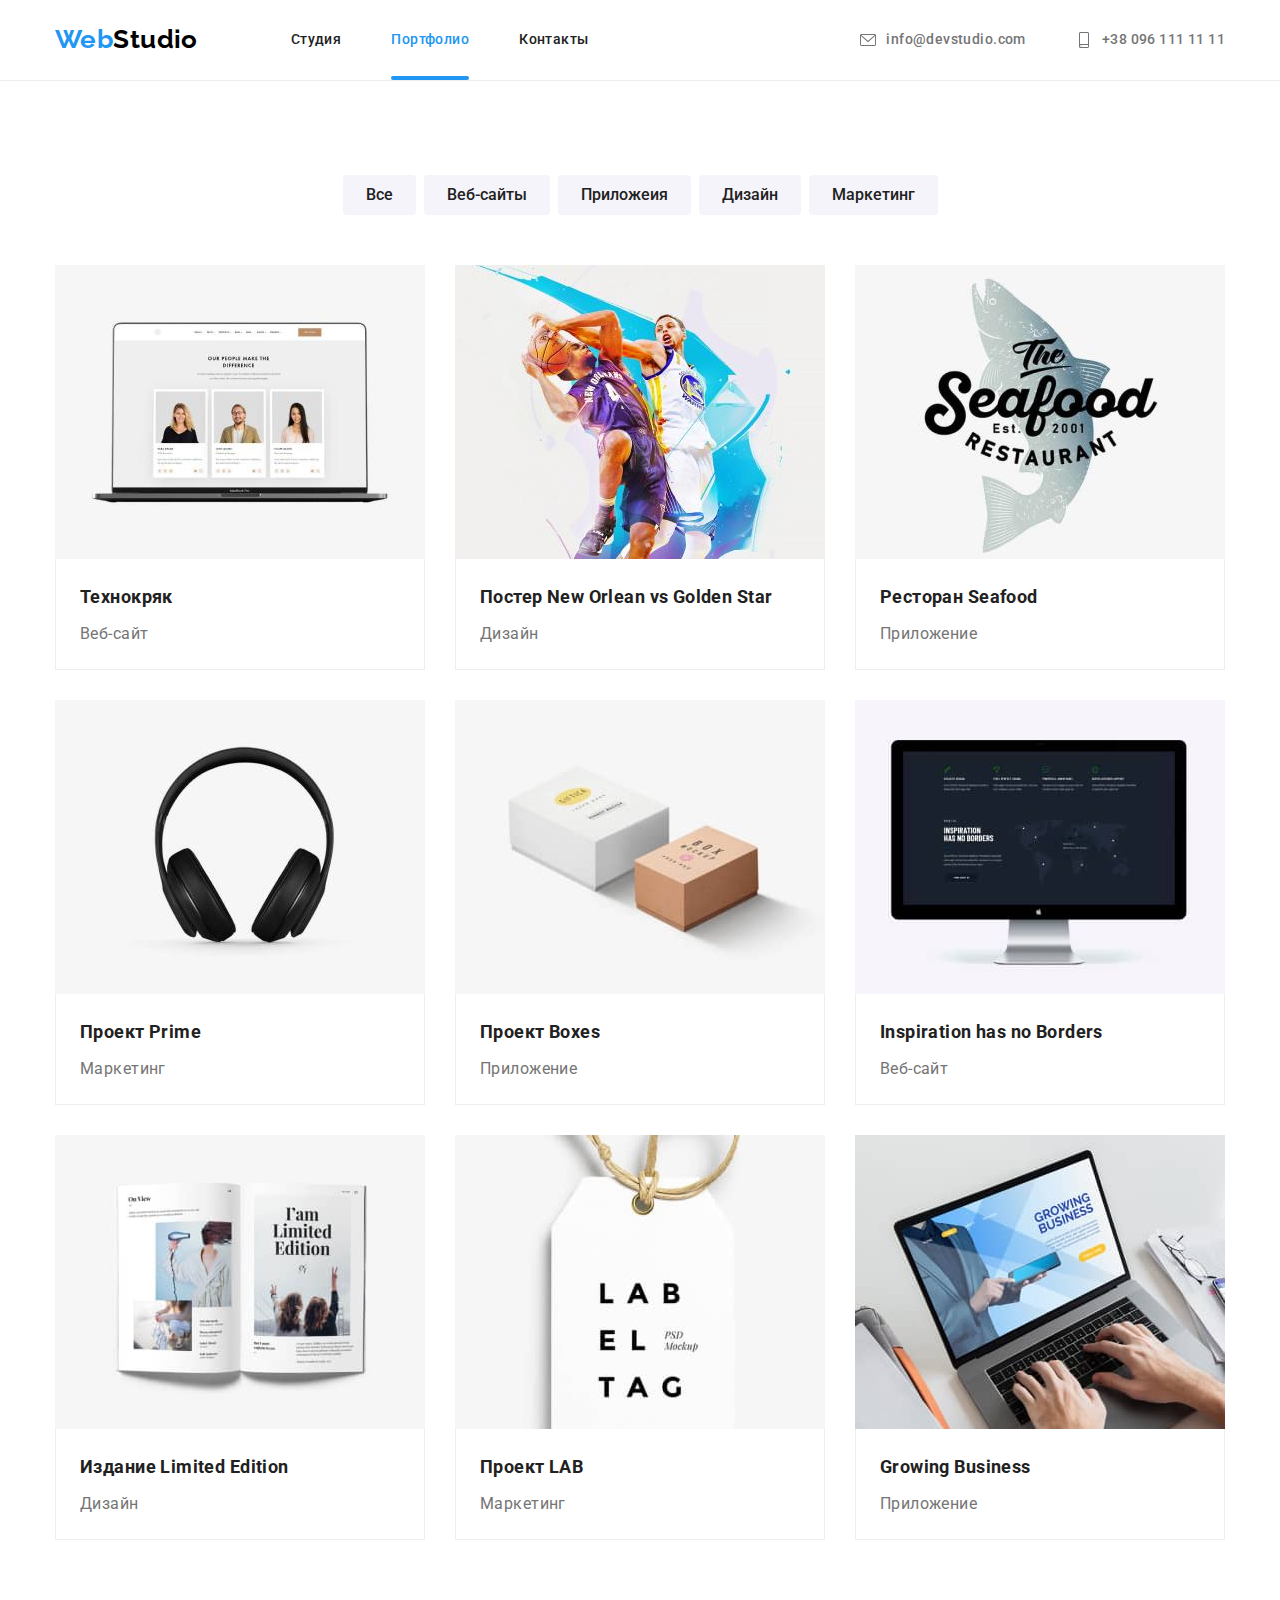
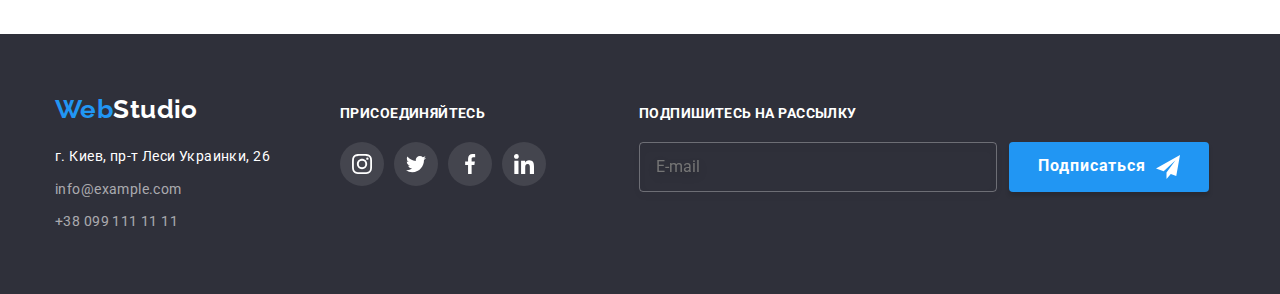
==== portfolio.html @ b053bb47 "Start" ====
<!DOCTYPE html>
<html lang="ru">

<head>
    <meta charset="UTF-8">
    <meta http-equiv="X-UA-Compatible" content="IE=edge">
    <meta name="viewport" content="width=device-width, initial-scale=1.0">
    <title>WebStudio</title>
    <link rel="preconnect" href="https://fonts.googleapis.com">
    <link rel="preconnect" href="https://fonts.gstatic.com" crossorigin>
    <link href="https://fonts.googleapis.com/css2?family=Raleway:wght@700&family=Roboto:wght@400;500;700;900&display=swap"
        rel="stylesheet">
    <link rel="stylesheet" href="./css/modern-normalize.css">
    <link rel="stylesheet" href="./css/main.min.css">
    <link rel="stylesheet" href="./css/style.css">
</head>

<body>
    <!--Верхняя линия-->
    <header class="border">
        <div class="container header">
            <nav class="navigation">
                <a href="./index.html" lang="en" class="navigation__link-logo"><span class="navigation__logo--blue">Web</span>Studio</a>
                <ul class="navigation__list">
                    <li class="navigation__link-content">
                        <a href="./index.html" class="navigation__site-nav">Студия</a>
                    </li>
                    <li class="navigation__link-content">
                        <a href="./portfolio.html" class="navigation__site-nav current">Портфолио</a>
                    </li>
                    <li class="navigation__link-content">
                        <a href="" class="navigation__site-nav">Контакты</a>
                    </li>
                </ul>
            </nav>
            <ul class="navigation__list">
                <li class="navigation__list-contact">
                    <a href="mailto:info@devstudio.com" class="navigation__link">
                        <svg class="navigation__icon">
                            <use href="./images/icons.svg#envelope"></use>
                        </svg>
                        info@devstudio.com
                    </a>
                </li>
                <li class="navigation__list-contact">
                    <a href="tel:+380961111111" class="navigation__link">
                        <svg class="navigation__icon">
                            <use href="./images/icons.svg#smartphone"></use>
                        </svg>
                        +38 096 111 11 11</a>
                </li>
            </ul>
        </div>
    </header>
    <main>
        <section class="section">
            <div class="portfolio">
                <h1 class="portfolio__title">Фильтр</h1>
                <ul class="portfolio__list">
                    <li class="portfolio__filter"><button type="button" class="portfolio__btn">Все</button></li>
                    <li class="portfolio__filter"><button type="button" class="portfolio__btn">Веб-сайты</button></li>
                    <li class="portfolio__filter"><button type="button" class="portfolio__btn">Приложеия</button></li>
                    <li class="portfolio__filter"><button type="button" class="portfolio__btn">Дизайн</button></li>
                    <li class="portfolio__filter"><button type="button" class="portfolio__btn">Маркетинг</button></li>
                </ul>
                <ul class="project">
                    <li class="project__list">
                        <a href="" class="project__link">
                            <div class="project__card-thumb">
                                <img src="./images/portfolio/img1.jpg" class="project__picture" alt="Экран ноутбука" width="370">
                                <p class="project__text">Технокряк это современная площадка распространения коронавируса. Компании используют эту платформу для цифрового
                                шпионажа и атак на защищённые сервера конкурентов.</p>
                            </div>
                            <div class="project__card-content">
                                <h3 class="project__title">Технокряк</h3>
                                <p class="project__text-category">Веб-сайт</p>   
                            </div>                            
                        </a>
                    </li>
                    <li class="project__list">
                        <a href="" class="project__link">
                            <div class="project__card-thumb">
                                <img src="./images/portfolio/img2.jpg" class="project__picture" alt="Два парня играют в баскетбол" width="370">
                            </div>
                            <div class="project__card-content">
                                <h3 class="project__title">Постер New Orlean vs Golden Star</h3>
                                <p class="project__text-category">Дизайн</p> 
                            </div>                            
                        </a>
                    </li>
                    <li class="project__list">
                        <a href="" class="project__link">
                            <div class="project__card-thumb">
                                <img src="./images/portfolio/img3.jpg" class="project__picture" alt="Логотип ресторана Seafood" width="370">
                            </div>
                            <div class="project__card-content">
                                <h3 class="project__title">Ресторан Seafood</h3>
                                <p class="project__text-category">Приложение</p>
                            </div>                            
                        </a>
                    </li>
                    <li class="project__list">
                        <a href="" class="project__link">
                            <div class="project__card-thumb">
                                <img src="./images/portfolio/img4.jpg" class="project__picture" alt="Наушники" width="370">
                            </div>
                            <div class="project__card-content">
                                <h3 class="project__title">Проект Prime</h3>
                                <p class="project__text-category">Маркетинг</p>
                            </div>                            
                        </a>
                    </li>
                    <li class="project__list">
                        <a href="" class="project__link">
                            <div class="project__card-thumb">
                                <img src="./images/portfolio/img5.jpg" class="project__picture" alt="Две короки" width="370">
                            </div>
                            <div class="project__card-content">
                                <h3 class="project__title">Проект Boxes</h3>
                                <p class="project__text-category">Приложение</p>
                            </div>                            
                        </a>
                    </li>
                    <li class="project__list">
                        <a href="" class="project__link">
                            <div class="project__card-thumb">
                                <img src="./images/portfolio/img6.jpg" class="project__picture" alt="Экран компьютера" width="370">         
                            </div>
                            <div class="project__card-content">
                                <h3 class="project__title">Inspiration has no Borders</h3>
                                <p class="project__text-category">Веб-сайт</p>
                            </div>                            
                        </a>
                    </li>
                    <li class="project__list">
                        <a href="" class="project__link">
                            <div class="project__card-thumb">
                                <img src="./images/portfolio/img7.jpg" class="project__picture" alt="Книга" width="370">
                            </div>
                            <div class="project__card-content">
                                <h3 class="project__title">Издание Limited Edition</h3>
                                <p class="project__text-category">Дизайн</p>
                            </div>                            
                        </a>
                    </li>
                    <li class="project__list">
                        <a href="" class="project__link">
                            <div class="project__card-thumb">
                                <img src="./images/portfolio/img8.jpg" class="project__picture" alt="Бирка" width="370">
                            </div>
                            <div class="project__card-content">
                                <h3 class="project__title">Проект LAB</h3>
                                <p class="project__text-category">Маркетинг</p>
                            </div>                            
                        </a>
                    </li>
                    <li class="project__list">
                        <a href="" class="project__link">
                            <div class="project__card-thumb">
                                <img src="./images/portfolio/img9.jpg" class="project__picture" alt="Парень печатает на ноутбуке" width="370">
                            </div>
                            <div class="project__card-content">
                                <h3 class="project__title">Growing Business</h3>
                                <p class="project__text-category">Приложение</p>
                            </div>                            
                        </a>
                    </li>
                </ul>
            </div>
        </section>
    </main>
    <!--Подвал-->
    <footer>
        <div class="container basement">
            <div>
                <a href="./index.html" class="basement__link"><span class="basement__logo">Web</span>Studio</a>
    
                <ul class="basement__contact">
                    <li class="basement__list">
                        <a href="https://goo.gl/maps/pMENzSgRRFDBbWSv6" target="_blank" rel="noreferrer noopener"
                            class="basement__address">г.
                            Киев, пр-т Леси Украинки, 26</a>
                    </li>
                    <li class="basement__list">
                        <a href="mailto:info@example.com" class="basement__email">info@example.com</a>
                    </li>
                    <li class="basement__list">
                        <a href="tel:+380991111111" class="basement__tel">+38 099 111 11 11</a>
                    </li>
                </ul>
            </div>
            <div class="subscribe">
                <h2 class="subscribe__title">Присоединяйтесь</h2>
                <ul class="subscribe__list">
                    <li class="subscribe__contact">
                        <a href="" class="subscribe__link">
                            <svg class="subscribe__icon">
                                <use href="./images/icons.svg#instagram"></use>
                            </svg>
                        </a>
                    </li>
                    <li class="subscribe__contact">
                        <a href="" class="subscribe__link">
                            <svg class="subscribe__icon">
                                <use href="./images/icons.svg#twitter"></use>
                            </svg>
                        </a>
                    </li>
                    <li class="subscribe__contact">
                        <a href="" class="subscribe__link">
                            <svg class="subscribe__icon">
                                <use href="./images/icons.svg#facebook"></use>
                            </svg>
                        </a>
                    </li>
                    <li class="subscribe__contact">
                        <a href="" class="subscribe__link">
                            <svg class="subscribe__icon">
                                <use href="./images/icons.svg#linkedin"></use>
                            </svg>
                        </a>
                    </li>
                </ul>
            </div>
            <div class="block-send">
                <h3 class="form-title">Подпишитесь на рассылку</h3>
                <form action="#" class="form">
                    <input type="email" class="form__input" name="email" placeholder="E-mail">
                    <button type="submit" class="form__button">Подписаться
                        <svg class="form__icon" width="24" height="24">
                            <use href="./images/icons.svg#send"></use>
                        </svg>
                    </button>
                </form>
            </div>
        </div>
    
    </footer>
</body>

</html>
---- css/main.min.css ----
body{width:100%;color:var(--primary-text-color);background-color:var(--primary-wight-color);font-family:Roboto,sans-serif;font-style:normal;font-weight:400;font-size:14px;line-height:1.7;letter-spacing:.03em}ul{list-style:none}a{text-decoration:none}img{display:block}footer{padding:60px 0;background-color:#2f303a;color:#fff}.container{width:1200px;margin-left:auto;margin-right:auto;padding-left:15px;padding-right:15px}.container.header{display:flex;align-items:center}.container.basement{display:flex}.basement__link,.navigation__link-logo{display:flex;font-family:Raleway,sans-serif;font-style:normal;font-weight:700;font-size:26px;line-height:1.2}.basement__logo,.navigation__logo--blue{display:block;color:#2196f3}.navigation__link-logo{align-items:center;margin-right:93px;color:#000}.basement__link{margin:0;margin-bottom:20px;color:#fff;align-items:center}.navigation{display:flex}.navigation__list{margin:0;display:flex;padding-left:0;margin-left:auto}.navigation__link-content:not(:last-child){margin-right:50px}.navigation__site-nav{display:block;padding-top:32px;padding-bottom:32px;color:#212121;font-weight:500;font-size:14px;line-height:1.14;position:relative;transition:color 250ms cubic-bezier(0.4, 0, 0.2, 1)}.navigation__site-nav::before{content:"";display:block;position:absolute;bottom:0;right:0;width:100%;transition:transform 200ms cubic-bezier(0.4, 0, 0.2, 1);transform:scaleX(0);height:4px;border-radius:2px;background-color:#2196f3}.navigation__site-nav:hover{color:#2196f3}.navigation__site-nav:hover::before{content:"";transform:scaleX(1)}.navigation__site-nav:focus{color:#2196f3}.navigation__site-nav:focus::before{content:"";transform:scaleX(1)}.navigation__site-nav.current{color:#2196f3}.navigation__site-nav.current::after{content:"";display:block;position:absolute;width:100%;height:4px;border-radius:2px;bottom:0;background-color:#2196f3}.navigation__list-contact+.navigation__list-contact{margin-left:50px}.navigation__link{display:flex;align-items:center;padding-top:32px;padding-bottom:32px;color:#757575;font-weight:500;font-size:14px;line-height:1.14;transition:color 250ms cubic-bezier(0.4, 0, 0.2, 1)}.navigation__link:hover,.navigation__link:focus{color:#2196f3}.navigation__icon{fill:currentColor;margin-right:10px;width:16px;height:16px}.hero{margin-right:auto;margin-left:auto;max-width:1600px;height:600px;background-image:linear-gradient(rgba(47, 48, 58, 0.4), rgba(47, 48, 58, 0.4)),url("../images/fon.jpg");background-repeat:no-repeat;background-size:cover;background-position:center;padding-top:200px;padding-bottom:200px;background-color:#2f303a;color:#fff;text-align:center}.hero__title{margin-bottom:30px;margin-top:0;font-weight:900;font-size:44px;line-height:1.36;text-align:center;letter-spacing:.06em;text-transform:uppercase}.hero__button{display:inline-block;border-radius:4px;border:1px solid transparent;padding:10px 32px;min-width:200px;cursor:pointer;background-color:#2196f3;color:#fff;font-family:Roboto,sans-serif;font-style:normal;font-weight:700;font-size:16px;line-height:1.87;text-decoration:none;transition:transform 250ms cubic-bezier(0.4, 0, 0.2, 1)}.hero__button:hover,.hero__button:focus{transform:scale(1.2)}.section{padding-top:94px;padding-bottom:94px}.section-features{padding-top:94px}.section.command{background-color:#f5f4fa}.features{display:flex;margin-top:0;margin-bottom:0;padding-left:0}.features__list{width:270px;margin-right:30px}.features__list:nth-child(4n){margin-right:0}.features__bgc-icon{display:flex;align-items:center;justify-content:center;width:270px;height:120px;margin-bottom:30px;border-radius:4px;background-color:#f5f4fa}.features__icon{width:70px;height:70px}.features__title{margin-top:0;margin-bottom:10px;color:#212121;font-weight:700;font-size:14px;line-height:16px;text-transform:uppercase}.features__text{margin:0}.title{margin-top:0;margin-bottom:50px;color:#212121;font-weight:700;font-size:36px;line-height:1.16;text-align:center}.work__title{margin-top:0;margin-bottom:50px;color:#212121;font-weight:700;font-size:36px;line-height:1.16;text-align:center}.work__list{display:flex;margin-top:0;margin-bottom:0;padding-left:0}.work__images-list{box-shadow:0px 1px 3px rgba(0,0,0,.12),0px 1px 1px rgba(0,0,0,.14),0px 2px 1px rgba(0,0,0,.2);border-radius:0px 0px 4px 4px;background-color:#fff}.work__images-list:not(:last-child){margin-right:30px}.work__box{position:relative}.work__images{display:block}.work__text-img{position:absolute;bottom:0;height:70px;width:100%;font-weight:700;font-size:14px;line-height:1.14;text-align:center;letter-spacing:.03em;text-transform:uppercase;color:#fff;background:rgba(47,48,58,.8);padding:27px 0;margin:0}.command{display:flex;margin-top:0;margin-bottom:0;padding-left:0}.command__list{box-shadow:0px 1px 3px rgba(0,0,0,.12),0px 1px 1px rgba(0,0,0,.14),0px 2px 1px rgba(0,0,0,.2);border-radius:0px 0px 4px 4px;background-color:#fff}.command__list:not(:last-child){margin-right:30px}.command__content{padding-top:30px;padding-bottom:16px}.command__name{display:flex;justify-content:center;margin-top:0;margin-bottom:10px;color:#212121;font-weight:500;font-size:16px;line-height:1.87}.command__profession{display:flex;justify-content:center;margin:0;font-size:16px;line-height:1.87}.command__block-icon{padding-bottom:30px}.command__list-icon{display:flex;align-items:center;justify-content:center;padding-left:0}.command__list-link:not(:last-child){margin-right:10px}.command__link-icon{display:flex;align-items:center;justify-content:center;width:44px;height:44px;border-radius:50%;margin-right:10px;color:#afb1b8;transition:background 250ms cubic-bezier(0.4, 0, 0.2, 1)}.command__link-icon:last-child{margin-right:0}.command__link-icon:focus,.command__link-icon:hover{background-color:#2196f3;color:#fff}.command__icon{width:20px;height:20px;fill:currentColor;transition:fill 250ms cubic-bezier(0.4, 0, 0.2, 1)}.command__icon:hover,.command__icon:focus{fill:#fff}.customer{display:flex;margin-top:0;margin-bottom:0;padding-left:0}.customer__list{display:flex;justify-content:center;align-items:center;margin-right:30px}.customer__list:last-child{margin-right:0}.customer__link{display:flex;justify-content:center;align-items:center;padding:16px 32px;color:#afb1b8;width:170px;height:92px;border:1px solid #afb1b8;border-radius:4px;transition:color 250ms cubic-bezier(0.4, 0, 0.2, 1),border 250ms cubic-bezier(0.4, 0, 0.2, 1)}.customer__link:hover,.customer__link:focus{color:#2196f3;border:1px solid #2196f3}.customer__icon{width:106px;height:60px;fill:currentColor}.basement__contact{margin-top:0;margin-bottom:0;padding-left:0}.basement__list:not(:last-child){margin-bottom:9px}.basement__address{color:#fff}.basement__email,.basement__tel{color:rgba(255,255,255,.6);transition:color 250ms var(--time-function)}.basement__email:focus,.basement__email:hover,.basement__tel:focus,.basement__tel:hover{color:#2196f3}.subscribe{margin-top:12px;margin-left:70px;width:206px}.subscribe__title{display:flex;align-items:start;margin-bottom:20px;margin-top:0;text-align:center;font-weight:700;font-size:14px;line-height:1.14;text-transform:uppercase;color:#fff}.subscribe__list{display:flex;margin-top:0;margin-bottom:0;padding-left:0;justify-content:space-between;width:206px}.subscribe__contact{display:flex;align-items:center;justify-content:center}.subscribe__link{display:flex;align-items:center;justify-content:center;width:44px;height:44px;border-radius:50%;color:#fff;background:rgba(255,255,255,.1);transition:background-color 250ms cubic-bezier(0.4, 0, 0.2, 1)}.subscribe__link:hover,.subscribe__link:focus{background-color:#2196f3}.subscribe__icon{width:20px;height:20px;align-items:center;justify-content:center;fill:currentColor}.block-send{display:inline-block;margin-left:93px;margin-top:12px}.form{display:flex}.form-title{margin:0;margin-bottom:20px;font-weight:700;font-size:14px;line-height:1.14;letter-spacing:.03em;text-transform:uppercase;color:#fff}.form__button{font-weight:700;font-size:16px;line-height:1.8;display:inline-flex;align-items:center;justify-content:center;letter-spacing:.06em;width:200px;height:50px;padding:0;background-color:#2196f3;color:#fff;box-shadow:0px 4px 4px rgba(0,0,0,.15);border-radius:4px;border:none;cursor:pointer}.form__icon{fill:currentColor;margin-left:10px}.form__input{background-color:transparent;color:#fff;padding-top:14px;padding-bottom:14px;padding-left:16px;width:358px;height:50px;margin-right:12px;font-size:16px;line-height:1.4;border:1px solid rgba(255,255,255,.3);box-sizing:border-box;filter:drop-shadow(0px 4px 4px rgba(0, 0, 0, 0.15));border-radius:4px;transition:border-color 250ms cubic-bezier(0.4, 0, 0.2, 1)}.form__input:hover,.form__input:focus{border-color:#fff;outline:-webkit-focus-ring-color auto 0px}.form__input:hover::-moz-placeholder, .form__input:focus::-moz-placeholder{color:#fff}.form__input:hover:-ms-input-placeholder, .form__input:focus:-ms-input-placeholder{color:#fff}.form__input:hover::placeholder,.form__input:focus::placeholder{color:#fff}/*# sourceMappingURL=main.min.css.map */
---- css/style.css ----
/* Цвет акцента #2196F3
Цвет заголовка #212121 
Цвет основного текста #757575
Белый цвет #FFFFFF
*/

:root {
  --accent-text-color: #2196f3;
  --title-text-color: #212121;
  --primary-text-color: #757575;
  --primary-wight-color: #ffffff;
  --second-bgc-color: #2f303a;
  --third-bgc-color: #f5f4fa;
  --icon-color: #afb1b8;
  --form-label-color: rgba(117, 117, 117, 0.5);
  --time-function: cubic-bezier(0.4, 0, 0.2, 1);
}
/* body {
  width: 100%;

  color: var(--primary-text-color);
  background-color: var(--primary-wight-color);

  font-family: Roboto, sans-serif;
  font-style: normal;
  font-weight: 400;
  font-size: 14px;
  line-height: 1.7;
  letter-spacing: 0.03em;
}

ul {
  list-style: none;
}

a {
  text-decoration: none;
}

img {
  display: block;
} */

.border {
  border-bottom: 1px solid #ececec;
}
/* Site nav */
/* .container.header {
  display: flex;
  align-items: center;
}
.container {
  width: 1200px;
  margin-left: auto;
  margin-right: auto;
  padding-left: 15px;
  padding-right: 15px;
}
.navigation {
  display: flex;
}
.navigation__link-logo {
  display: block;
  display: flex;
  align-items: center;
  margin-right: 93px;

  color: #000000;

  font-family: Raleway, sans-serif;
  font-style: normal;
  font-weight: 700;
  font-size: 26px;
  line-height: 1.2;
} */
/* .navigation__logo--blue {
  display: block;

  color: var(--accent-text-color);
} */
/* .navigation__list {
  margin: 0;
  display: flex;
  padding-left: 0;
  margin-left: auto;
}
.navigation__link-content:not(:last-child) {
  margin-right: 50px;
}
.navigation__site-nav {
  display: block;
  padding-top: 32px;
  padding-bottom: 32px;

  color: var(--title-text-color);

  font-weight: 500;
  font-size: 14px;
  line-height: 1.14;

  position: relative;
  transition: color 250ms var(--time-function);
} */
/* .navigation__site-nav:hover,
.navigation__site-nav:focus {
  color: var(--accent-text-color);
}
.navigation__site-nav::before {
  content: "";

  display: block;
  position: absolute;
  bottom: 0;
  right: 0;
  width: 100%;
  transition: transform 200ms var(--time-function);
  transform: scaleX(0);
  height: 4px;
  border-radius: 2px;

  background-color: var(--accent-text-color);
}
.navigation__site-nav:hover::before,
.navigation__site-nav:focus::before {
  content: "";
  transform: scaleX(1);
} */
/* .navigation__site-nav.current {
  color: var(--accent-text-color);
}
.navigation__site-nav.current::after {
  content: "";

  display: block;
  position: absolute;
  width: 100%;
  height: 4px;
  border-radius: 2px;
  bottom: 0;

  background-color: var(--accent-text-color);
} */

/* Contacts */

/* .navigation__list {
  margin: 0;
  display: flex;
  padding-left: 0;
  margin-left: auto;
} */
/* .navigation__list-contact + .navigation__list-contact {
  margin-left: 50px;
}
.navigation__link {
  display: flex;
  align-items: center;
  padding-top: 32px;
  padding-bottom: 32px;

  color: var(--primary-text-color);

  font-weight: 500;
  font-size: 14px;
  line-height: 1.14;

  transition: color 250ms var(--time-function);
}
.navigation__link:hover,
.navigation__link:focus {
  color: var(--accent-text-color);
}

.navigation__icon {
  fill: currentColor;
  margin-right: 10px;
  width: 16px;
  height: 16px;
} */

/* Шапка */

/* .hero {
  margin-right: auto;
  margin-left: auto;
  max-width: 1600px;
  height: 600px;
  background-image: linear-gradient(
      rgba(47, 48, 58, 0.4),
      rgba(47, 48, 58, 0.4)
    ),
    url("../images/fon.jpg");
  background-repeat: no-repeat;
  background-size: cover;
  background-position: center;
  padding-top: 200px;
  padding-bottom: 200px;

  background-color: var(--second-bgc-color);
  color: var(--primary-wight-color);

  text-align: center;
}
.hero__title {
  margin-bottom: 30px;
  margin-top: 0;

  font-weight: 900;
  font-size: 44px;
  line-height: 1.36;
  text-align: center;
  letter-spacing: 0.06em;
  text-transform: uppercase;
}
.hero__button {
  display: inline-block;
  border-radius: 4px;
  border: 1px solid transparent;
  padding: 10px 32px;
  min-width: 200px;
  cursor: pointer;

  background-color: var(--accent-text-color);
  color: var(--primary-wight-color);

  font-family: Roboto, sans-serif;
  font-style: normal;
  font-weight: 700;
  font-size: 16px;
  line-height: 1.87;
  text-decoration: none;

  transition: transform 250ms var(--time-function);
}
.hero__button:hover,
.hero__button:focus {
  transform: scale(1.2);
} */
/* Main */
/* .section-features {
  padding-top: 94px;
}
.features {
  display: flex;
  margin-top: 0;
  margin-bottom: 0;
  padding-left: 0;
}
.features__list {
  width: 270px;
  margin-right: 30px;
}
.features__list:nth-child(4n) {
  margin-right: 0;
}
.features__bgc-icon {
  display: flex;
  align-items: center;
  justify-content: center;
  width: 270px;
  height: 120px;
  margin-bottom: 30px;
  border-radius: 4px;

  background-color: var(--third-bgc-color);
}
.features__icon {
  width: 70px;
  height: 70px;
}
.features__title {
  margin-top: 0;
  margin-bottom: 10px;

  color: var(--title-text-color);

  font-weight: 700;
  font-size: 14px;
  line-height: 16px;

  text-transform: uppercase;
}
.features__text {
  margin: 0;
} */

/* Чем мы занимаемся */
/* .section {
  padding-top: 94px;
  padding-bottom: 94px;
}
.work__title {
  margin-top: 0;
  margin-bottom: 50px;

  color: var(--title-text-color);

  font-weight: 700;
  font-size: 36px;
  line-height: 1.16;
  text-align: center;
}
.work__list {
  display: flex;
  margin-top: 0;
  margin-bottom: 0;
  padding-left: 0;
}

.work__images-list {
  box-shadow: 0px 1px 3px rgba(0, 0, 0, 0.12), 0px 1px 1px rgba(0, 0, 0, 0.14),
    0px 2px 1px rgba(0, 0, 0, 0.2);
  border-radius: 0px 0px 4px 4px;

  background-color: var(--primary-wight-color);
}
.work__images-list:not(:last-child) {
  margin-right: 30px;
}
.work__box {
  position: relative;
}
.work__images {
  display: block;
}

.work__text-img {
  position: absolute;
  bottom: 0;
  height: 70px;
  width: 100%;

  font-weight: 700;
  font-size: 14px;
  line-height: 1.14;
  text-align: center;
  letter-spacing: 0.03em;
  text-transform: uppercase;
  color: var(--primary-wight-color);
  background: rgba(47, 48, 58, 0.8);
  padding: 27px 0;
  margin: 0;
} */

/* Наша коанда */

/* .section.command {
  background-color: var(--third-bgc-color);
}
.title {
  margin-top: 0;
  margin-bottom: 50px;

  color: var(--title-text-color);

  font-weight: 700;
  font-size: 36px;
  line-height: 1.16;
  text-align: center;
}
.command {
  display: flex;
  margin-top: 0;
  margin-bottom: 0;
  padding-left: 0;
}
.command__list {
  box-shadow: 0px 1px 3px rgba(0, 0, 0, 0.12), 0px 1px 1px rgba(0, 0, 0, 0.14),
    0px 2px 1px rgba(0, 0, 0, 0.2);
  border-radius: 0px 0px 4px 4px;

  background-color: var(--primary-wight-color);
}
.command__list:not(:last-child) {
  margin-right: 30px;
}
.command__content {
  padding-top: 30px;
  padding-bottom: 16px;
}
.command__name {
  display: flex;
  justify-content: center;
  margin-top: 0;
  margin-bottom: 10px;

  color: var(--title-text-color);

  font-weight: 500;
  font-size: 16px;
  line-height: 1.87;
}
.command__profession {
  display: flex;
  justify-content: center;
  margin: 0;

  font-size: 16px;
  line-height: 1.87;
}
.command__block-icon {
  padding-bottom: 30px;
}
.command__list-icon {
  display: flex;
  align-items: center;
  justify-content: center;
  padding-left: 0;
}

.command__list-link:not(:last-child) {
  margin-right: 10px;
}
.command__link-icon {
  display: flex;
  align-items: center;
  justify-content: center;
  width: 44px;
  height: 44px;
  border-radius: 50%;
  margin-right: 10px;

  color: var(--icon-color);

  transition: background 250ms var(--time-function);
}
.command__link-icon:last-child {
  margin-right: 0;
}
.command__link-icon:focus,
.command__link-icon:hover {
  background-color: var(--accent-text-color);
  color: var(--primary-wight-color);
}
.command__icon {
  width: 20px;
  height: 20px;

  fill: currentColor;
  transition: fill 250ms var(--time-function);
}
.command__icon:hover,
.command__icon:focus {
  fill: var(--primary-wight-color);
} */

/* Постоянные клиенты */

/* .customer {
  display: flex;
  margin-top: 0;
  margin-bottom: 0;
  padding-left: 0;
}
.customer__list {
  display: flex;
  justify-content: center;
  align-items: center;
  margin-right: 30px;
}
.customer__list:last-child {
  margin-right: 0;
}
.customer__link {
  display: flex;
  justify-content: center;
  align-items: center;
  padding: 16px 32px;
  color: var(--icon-color);
  width: 170px;
  height: 92px;
  border: 1px solid #afb1b8;
  border-radius: 4px;

  transition: color 250ms var(--time-function),
    border 250ms var(--time-function);
}
.customer__link:hover,
.customer__link:focus {
  color: var(--accent-text-color);
  border: 1px solid var(--accent-text-color);
}
.customer__icon {
  width: 106px;
  height: 60px;
  fill: currentColor;
} */
/* Подвал */
/* footer {
  padding: 60px 0;

  background-color: var(--second-bgc-color);
  color: var(--primary-wight-color);
} */
/* .basement {
  display: flex;
}
.basement__link {
  display: flex;
  margin: 0;
  margin-bottom: 20px;

  color: var(--primary-wight-color);

  font-family: Raleway, sans-serif;
  font-style: normal;
  font-weight: 700;
  font-size: 26px;
  line-height: 1.2;
  align-items: center;
}
.basement__logo {
  display: block;
  color: var(--accent-text-color);
}
.basement__contact {
  margin-top: 0;
  margin-bottom: 0;
  padding-left: 0;
}
.basement__list:not(:last-child) {
  margin-bottom: 9px;
}
.basement__address {
  color: var(--primary-wight-color);
}
.basement__email,
.basement__tel {
  color: rgba(255, 255, 255, 0.6);

  transition: color 250ms var(--time-function);
}
.basement__tel:hover,
.basement__tel:focus,
.basement__email:hover,
.basement__email:focus {
  color: var(--accent-text-color);
}
.subscribe {
  margin-top: 12px;
  margin-left: 70px;
  width: 206px;
}
.subscribe__title {
  display: flex;
  align-items: start;
  margin-bottom: 20px;
  margin-top: 0;
  text-align: center;

  font-weight: 700;
  font-size: 14px;
  line-height: 1.14;
  text-transform: uppercase;

  color: var(--primary-wight-color);
}
.subscribe__list {
  display: flex;
  justify-content: space-between;
  margin: 0;
  padding-left: 0;
  width: 206px;
} */
/* .subscribe__contact {
  display: flex;
  align-items: center;
  justify-content: center;
}
.subscribe__link {
  display: flex;
  align-items: center;
  justify-content: center;
  width: 44px;
  height: 44px;
  border-radius: 50%;

  color: var(--primary-wight-color);
  background: rgba(255, 255, 255, 0.1);

  transition: background-color 250ms var(--time-function);
}
.subscribe__link:hover,
.subscribe__link:focus {
  background-color: var(--accent-text-color);
}
.subscribe__icon {
  width: 20px;
  height: 20px;
  align-items: center;
  justify-content: center;
  fill: currentColor;
} */
/* .block-send {
  display: inline-block;
  margin-left: 93px;
  margin-top: 12px;
}
.form-title {
  margin: 0;
  margin-bottom: 20px;

  font-weight: 700;
  font-size: 14px;
  line-height: 1.14;
  letter-spacing: 0.03em;
  text-transform: uppercase;

  color: var(--primary-wight-color);
}
.form {
  display: flex;
}
.form__input {
  background-color: transparent;
  color: #ffffff;

  padding-top: 14px;
  padding-bottom: 14px;
  padding-left: 16px;
  width: 358px;
  height: 50px;
  margin-right: 12px;

  font-size: 16px;
  line-height: 1.4;
  border: 1px solid rgba(255, 255, 255, 0.3);
  box-sizing: border-box;
  filter: drop-shadow(0px 4px 4px rgba(0, 0, 0, 0.15));
  border-radius: 4px;

  transition: border-color 250ms var(--time-function);
}
.form__input:hover,
.form__input:focus {
  border-color: #ffffff;
  outline: -webkit-focus-ring-color auto 0px;
}
.form__input::placeholder {
  font-size: 16px;
  line-height: 1.4;

  color: rgba(255, 255, 255, 0.6);

  transition: color 250ms var(--time-function);
}
.form__input:hover::placeholder,
.form__input:focus::placeholder {
  color: #ffffff;
} */
/* .form__button {
  font-weight: 700;
  font-size: 16px;
  line-height: 1.8;
  display: inline-flex;
  align-items: center;
  justify-content: center;
  letter-spacing: 0.06em;

  width: 200px;
  height: 50px;
  padding: 0;

  background-color: var(--accent-text-color);
  color: var(--primary-wight-color);

  box-shadow: 0px 4px 4px rgba(0, 0, 0, 0.15);
  border-radius: 4px;
  border: none;
  cursor: pointer;
}
.form__icon {
  fill: currentColor;

  margin-left: 10px;
} */
/* Portfolio */
.portfolio {
  width: 1200px;
  margin-left: auto;
  margin-right: auto;
  padding-left: 15px;
  padding-right: 15px;
  /* border: 1px solid tomato; */
}
.portfolio__title {
  display: none;
}
.portfolio__list {
  display: flex;
  justify-content: center;
  margin-bottom: 50px;
  padding-left: 0;
  margin-top: 0;
}
.portfolio__filter {
  margin-right: 8px;
}
.portfolio__filter:last-child {
  margin-right: 0;
}
.portfolio__btn {
  border-radius: 4px;
  border: 1px solid transparent;
  padding: 6px 22px;

  background-color: var(--third-bgc-color);
  color: var(--title-text-color);

  font-family: Roboto, sans-serif;
  font-style: normal;
  font-weight: 500;
  font-size: 16px;
  line-height: 1.62;

  transition: background-color 250ms var(--time-function),
    color 250ms var(--time-function);
}

.portfolio__btn:hover,
.portfolio__btn:focus {
  background-color: var(--accent-text-color);
  color: var(--primary-wight-color);
  cursor: pointer;
}
.project {
  display: flex;
  flex-wrap: wrap;
  margin-top: -30px;
  margin-left: -30px;
  margin-bottom: 0;
  padding-left: 0;
}
.project > .project__list {
  flex-basis: calc(100% / 3 - 30px);
  margin-left: 30px;
  margin-top: 30px;
}

.project__link {
  display: block;

  transition: box-shadow 250ms var(--time-function);
}
.project__link:focus,
.project__link:hover {
  box-shadow: 0px 1px 1px rgba(0, 0, 0, 0.12), 0px 4px 4px rgba(0, 0, 0, 0.06),
    1px 4px 6px rgba(0, 0, 0, 0.16);
}
.project__card-thumb {
  position: relative;
  overflow: hidden;
}
.project__picture {
  display: block;
  max-width: 100%;
}
.project__text {
  padding: 63px 24px;
  margin: 0;

  font-size: 18px;
  line-height: 1.5;

  background: rgba(33, 150, 243, 0.9);
  color: var(--primary-wight-color);

  position: absolute;
  top: 295px;
  transition: top 250ms var(--time-function);
}
.project__link:focus .project__text,
.project__link:hover .project__text {
  top: 0;
}

.project__card-content {
  padding: 20px 24px;
  border-bottom: 1px solid #eeeeee;
  border-left: 1px solid #eeeeee;
  border-right: 1px solid #eeeeee;
}

.project__title {
  margin-top: 0;
  margin-bottom: 4px;

  font-weight: 700;
  font-size: 18px;
  line-height: 2;
  text-transform: none;

  color: var(--title-text-color);
}
.project__text-category {
  margin-top: 0;
  margin-bottom: 0;

  font-size: 16px;
  line-height: 1.87;
}
a p {
  color: var(--primary-text-color);
}

/* Модальное окно */

.backdrop {
  width: 100vw;
  height: 100vh;
  background-color: rgba(0, 0, 0, 0.2);

  position: fixed;
  top: 0;
  left: 0;
  z-index: 1;

  transition: opacity 1000ms var(--time-function),
    visibility 1000ms var(--time-function);
}
.is-hidden {
  visibility: hidden;
  opacity: 0;
  pointer-events: none;
}
.backdrop.is-hidden .modal {
  transform: scale(1.5);
  transition: transform 1000ms var(--time-function);
}
.modal {
  width: 528px;
  min-height: 581px;
  border-radius: 4px;
  background-color: var(--primary-wight-color);
  top: 50%;
  left: 50%;
  position: absolute;
  transform: translate(-50%, -50%) scale(1);
}
.modal__close-btn {
  position: absolute;
  display: block;
  margin-left: auto;
  top: 8px;
  right: 8px;
  padding: 0;
  background-color: transparent;
  cursor: pointer;

  border-radius: 50%;
  border: 1px solid rgba(0, 0, 0, 0.1);
  color: var(--accent-text-color);

  transition: border-color 250ms var(--time-function);
}
.modal__close-btn:hover,
.modal__close-btn:focus {
  border-color: var(--accent-text-color);
}
.modal__close-icon {
  display: block;
  width: 30px;
  height: 30px;
  padding: 6px;

  transition: fill 250ms var(--time-function);
}
.modal__close-icon:hover,
.modal__close-icon:focus {
  fill: currentColor;
}

.modal__title {
  font-weight: 700;
  font-size: 20px;
  line-height: 1.15;
  text-align: center;
  letter-spacing: 0.03em;

  color: var(--title-text-color);

  margin-top: 40px;
  margin-bottom: 12px;
}
.modal__form {
  width: 100%;
  height: 342px;
  padding: 0 40px;
}
.modal__label {
  font-size: 12px;
  line-height: 1.16;
  letter-spacing: 0.01em;
  display: block;
  text-align: start;

  color: var(--primary-text-color);

  margin-bottom: 10px;
  margin-top: 0;
}
.modal__block {
  position: relative;
}

.modal__input {
  width: 100%;
  height: 40px;
  border: 1px solid rgba(33, 33, 33, 0.2);
  border-radius: 4px;
  margin-top: 4px;
  padding-left: 42px;
  padding-right: 10px;

  transition: border-color 250ms var(--time-function);
}
.modal__input:focus {
  outline: -webkit-focus-ring-color auto 0px;
  border-color: var(--accent-text-color);
}

.modal__icon-form {
  position: absolute;
  left: 12px;
  top: 50%;
  transform: translateY(-50%);

  fill: var(--title-text-color);

  transition: fill 250ms var(--time-function);
}
.modal__input:focus + .modal__icon-form {
  fill: var(--accent-text-color);
}

.modal__comment-label {
  font-size: 12px;
  line-height: 1.16;
  letter-spacing: 0.01em;
  display: block;
  text-align: start;

  color: var(--primary-text-color);

  margin-bottom: 10px;
  margin-top: 0;
  margin-bottom: 4px;
}
.modal__comment {
  resize: none;
  width: 100%;
  height: 120px;
  padding: 12px 16px;
  margin-bottom: 20px;
  border: 1px solid rgba(33, 33, 33, 0.2);
  border-radius: 4px;

  font-size: 12px;
  line-height: 1.16;
  letter-spacing: 0.01em;

  color: var(--title-text-color);

  transition: border-color 250ms var(--time-function);
}
.modal__comment:focus {
  outline: -webkit-focus-ring-color auto 0px;
  border-color: var(--accent-text-color);
}
.modal__comment::placeholder {
  font-size: 14px;
  line-height: 1.14;
  letter-spacing: 0.01em;

  color: var(--form-label-color);
}
.modal__contract {
  display: block;
  margin-bottom: 30px;

  font-size: 14px;
  line-height: 1.71;
  letter-spacing: 0.03em;

  color: var(--primary-text-color);
}
.modal__checkbox {
  -webkit-appearance: none;
  -moz-appearance: none;
  appearance: none;

  position: absolute;
}
.modal__icon-contract {
  width: 16px;
  height: 15px;
  border: 2px solid var(--title-text-color);
  border-radius: 4px;
  margin-right: 7px;
  margin-bottom: -2px;

  transition: background-color 250ms var(--time-function),
    border-color 250ms var(--time-function);
}
.modal__checkbox:checked + .modal__icon-contract {
  background-color: var(--accent-text-color);
  border-color: var(--accent-text-color);
}
.modal__link {
  text-decoration-line: underline;

  color: var(--accent-text-color);
}
.modal__btn-send {
  font-weight: 700;
  font-size: 16px;
  line-height: 1.8;
  display: inline-flex;
  align-items: center;
  justify-content: center;
  letter-spacing: 0.06em;
  width: 200px;
  height: 50px;
  padding: 0;
  background-color: var(--accent-text-color);
  color: var(--primary-wight-color);
  box-shadow: 0px 4px 4px rgb(0 0 0 / 15%);
  border-radius: 4px;
  border: none;
  cursor: pointer;
}
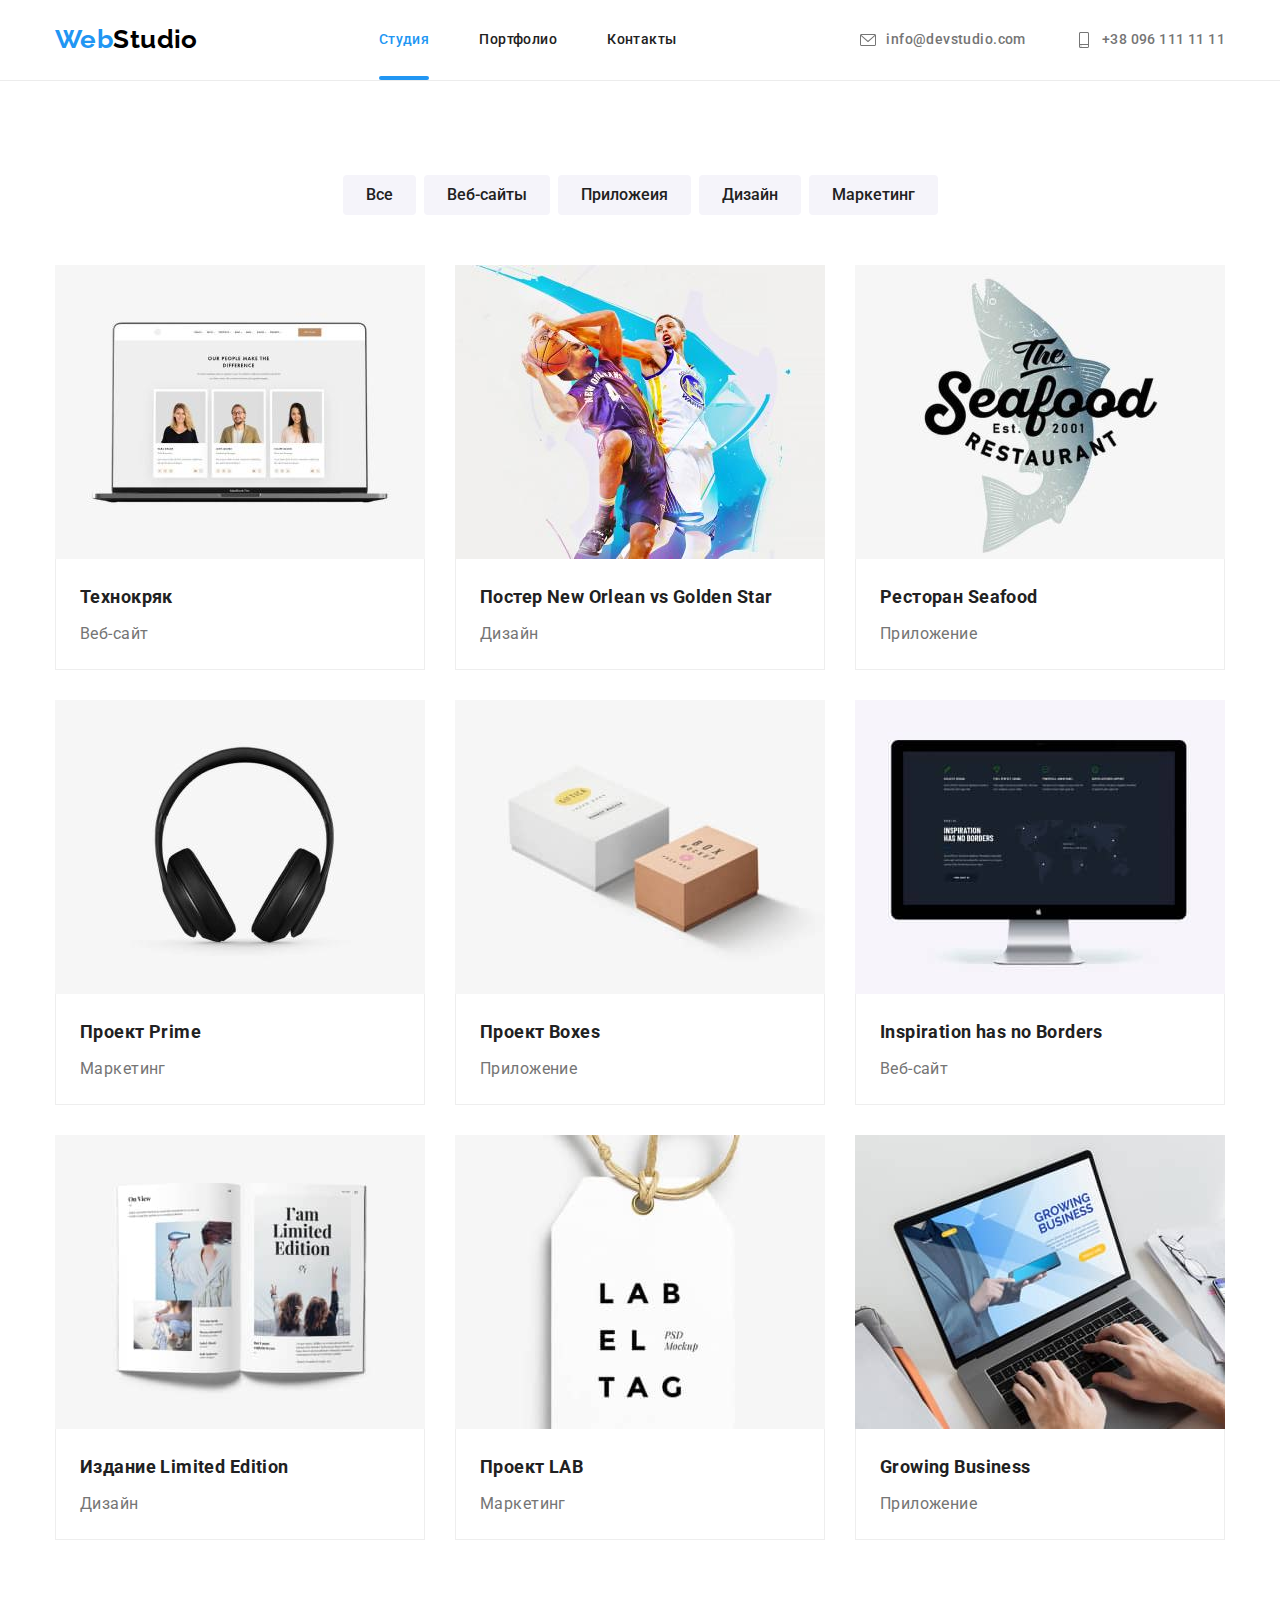
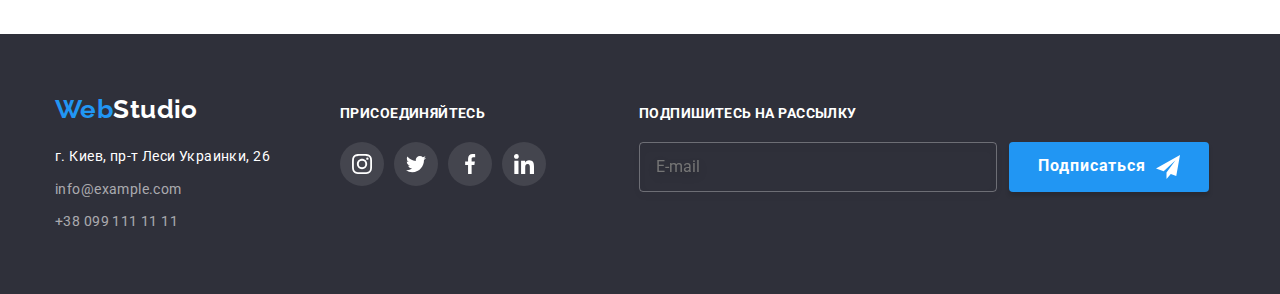
==== commit 8a55b4e9: "Adds tablet and desktop version" ====
--- a/portfolio.html
+++ b/portfolio.html
@@ -20,36 +20,103 @@
     <header class="border">
         <div class="container header">
             <nav class="navigation">
-                <a href="./index.html" lang="en" class="navigation__link-logo"><span class="navigation__logo--blue">Web</span>Studio</a>
+                <a href="./index.html" lang="en" class="navigation__link-logo"><span
+                        class="navigation__logo--blue">Web</span>Studio</a>
                 <ul class="navigation__list">
                     <li class="navigation__link-content">
-                        <a href="./index.html" class="navigation__site-nav">Студия</a>
+                        <a href="./index.html" class="navigation__site-nav current">Студия</a>
                     </li>
                     <li class="navigation__link-content">
-                        <a href="./portfolio.html" class="navigation__site-nav current">Портфолио</a>
+                        <a href="./portfolio.html" class="navigation__site-nav">Портфолио</a>
                     </li>
                     <li class="navigation__link-content">
                         <a href="" class="navigation__site-nav">Контакты</a>
                     </li>
                 </ul>
             </nav>
-            <ul class="navigation__list">
-                <li class="navigation__list-contact">
-                    <a href="mailto:info@devstudio.com" class="navigation__link">
-                        <svg class="navigation__icon">
-                            <use href="./images/icons.svg#envelope"></use>
-                        </svg>
-                        info@devstudio.com
-                    </a>
-                </li>
-                <li class="navigation__list-contact">
-                    <a href="tel:+380961111111" class="navigation__link">
-                        <svg class="navigation__icon">
-                            <use href="./images/icons.svg#smartphone"></use>
-                        </svg>
-                        +38 096 111 11 11</a>
-                </li>
-            </ul>
+            <div class="block-nav-contact">
+                <ul class="navigation__list">
+                    <li class="navigation__list-contact">
+                        <a href="mailto:info@devstudio.com" class="navigation__link">
+                            <svg class="navigation__icon">
+                                <use href="./images/icons.svg#envelope"></use>
+                            </svg>
+                            info@devstudio.com
+                        </a>
+                    </li>
+                    <li class="navigation__list-contact">
+                        <a href="tel:+380961111111" class="navigation__link">
+                            <svg class="navigation__icon">
+                                <use href="./images/icons.svg#smartphone"></use>
+                            </svg>
+                            +38 096 111 11 11</a>
+                    </li>
+                </ul>
+            </div>
+            <!-- Mobile menu -->
+            <button class="menu-button-open">
+                <svg class="menu-button-open__icon" width="40" height="40" aria-label="Переключатеь мобильного меню">
+                    <use href="./images/icons.svg#menu"></use>
+                </svg>
+            </button>
+    
+            <div class="menu is-hidden">
+                <button class="menu__button-close">
+                    <svg class="menu__icon" width="40" height="40">
+                        <use href="images/icons.svg#close"></use>
+                    </svg>
+                </button>
+    
+                <div class="mob-menu">
+                    <div class="menu-block">
+                        <ul class="menu__list">
+                            <li class="menu__link-content">
+                                <a href="./index.html" class="menu__site-nav current">Студия</a>
+                            </li>
+                            <li class="menu__link-content">
+                                <a href="./portfolio.html" class="menu__site-nav">Портфолио</a>
+                            </li>
+                            <li class="menu__link-content">
+                                <a href="" class="menu__site-nav">Контакты</a>
+                            </li>
+                        </ul>
+                    </div>
+                    <div class="contact-block">
+                        <ul class="menu__list">
+                            <li class="menu__list-contact">
+                                <a href="tel:+380961111111" class="menu__mob-link">
+    
+                                    +38 096 111 11 11</a>
+                            </li>
+                            <li class="menu__list-contact">
+                                <a href="mailto:info@devstudio.com" class="menu__mail-link">
+    
+                                    info@devstudio.com
+                                </a>
+                            </li>
+                        </ul>
+                    </div>
+                    <div class="social">
+                        <ul class="social__menu">
+                            <li class="social__list">
+                                <a href="" target="_blank" class="social__link">Instagram<span
+                                        class="social__line"></span></a>
+                            </li>
+                            <li class="social__list">
+                                <a href="" target="_blank" class="social__link">Twitter<span
+                                        class="social__line"></span></a>
+                            </li>
+                            <li class="social__list">
+                                <a href="" target="_blank" class="social__link">Facebook<span
+                                        class="social__line"></span></a>
+                            </li>
+                            <li class="social__list">
+                                <a href="" target="_blank" class="social__link">LinkedIn</a>
+                            </li>
+                        </ul>
+                    </div>
+                </div>
+            </div>
         </div>
     </header>
     <main>
@@ -236,6 +303,7 @@
         </div>
     
     </footer>
+    <script src="./js/menu.js"></script>
 </body>
 
 </html>--- a/css/main.min.css
+++ b/css/main.min.css
@@ -1 +1 @@
-body{width:100%;color:var(--primary-text-color);background-color:var(--primary-wight-color);font-family:Roboto,sans-serif;font-style:normal;font-weight:400;font-size:14px;line-height:1.7;letter-spacing:.03em}ul{list-style:none}a{text-decoration:none}img{display:block}footer{padding:60px 0;background-color:#2f303a;color:#fff}.container{width:1200px;margin-left:auto;margin-right:auto;padding-left:15px;padding-right:15px}.container.header{display:flex;align-items:center}.container.basement{display:flex}.basement__link,.navigation__link-logo{display:flex;font-family:Raleway,sans-serif;font-style:normal;font-weight:700;font-size:26px;line-height:1.2}.basement__logo,.navigation__logo--blue{display:block;color:#2196f3}.navigation__link-logo{align-items:center;margin-right:93px;color:#000}.basement__link{margin:0;margin-bottom:20px;color:#fff;align-items:center}.navigation{display:flex}.navigation__list{margin:0;display:flex;padding-left:0;margin-left:auto}.navigation__link-content:not(:last-child){margin-right:50px}.navigation__site-nav{display:block;padding-top:32px;padding-bottom:32px;color:#212121;font-weight:500;font-size:14px;line-height:1.14;position:relative;transition:color 250ms cubic-bezier(0.4, 0, 0.2, 1)}.navigation__site-nav::before{content:"";display:block;position:absolute;bottom:0;right:0;width:100%;transition:transform 200ms cubic-bezier(0.4, 0, 0.2, 1);transform:scaleX(0);height:4px;border-radius:2px;background-color:#2196f3}.navigation__site-nav:hover{color:#2196f3}.navigation__site-nav:hover::before{content:"";transform:scaleX(1)}.navigation__site-nav:focus{color:#2196f3}.navigation__site-nav:focus::before{content:"";transform:scaleX(1)}.navigation__site-nav.current{color:#2196f3}.navigation__site-nav.current::after{content:"";display:block;position:absolute;width:100%;height:4px;border-radius:2px;bottom:0;background-color:#2196f3}.navigation__list-contact+.navigation__list-contact{margin-left:50px}.navigation__link{display:flex;align-items:center;padding-top:32px;padding-bottom:32px;color:#757575;font-weight:500;font-size:14px;line-height:1.14;transition:color 250ms cubic-bezier(0.4, 0, 0.2, 1)}.navigation__link:hover,.navigation__link:focus{color:#2196f3}.navigation__icon{fill:currentColor;margin-right:10px;width:16px;height:16px}.hero{margin-right:auto;margin-left:auto;max-width:1600px;height:600px;background-image:linear-gradient(rgba(47, 48, 58, 0.4), rgba(47, 48, 58, 0.4)),url("../images/fon.jpg");background-repeat:no-repeat;background-size:cover;background-position:center;padding-top:200px;padding-bottom:200px;background-color:#2f303a;color:#fff;text-align:center}.hero__title{margin-bottom:30px;margin-top:0;font-weight:900;font-size:44px;line-height:1.36;text-align:center;letter-spacing:.06em;text-transform:uppercase}.hero__button{display:inline-block;border-radius:4px;border:1px solid transparent;padding:10px 32px;min-width:200px;cursor:pointer;background-color:#2196f3;color:#fff;font-family:Roboto,sans-serif;font-style:normal;font-weight:700;font-size:16px;line-height:1.87;text-decoration:none;transition:transform 250ms cubic-bezier(0.4, 0, 0.2, 1)}.hero__button:hover,.hero__button:focus{transform:scale(1.2)}.section{padding-top:94px;padding-bottom:94px}.section-features{padding-top:94px}.section.command{background-color:#f5f4fa}.features{display:flex;margin-top:0;margin-bottom:0;padding-left:0}.features__list{width:270px;margin-right:30px}.features__list:nth-child(4n){margin-right:0}.features__bgc-icon{display:flex;align-items:center;justify-content:center;width:270px;height:120px;margin-bottom:30px;border-radius:4px;background-color:#f5f4fa}.features__icon{width:70px;height:70px}.features__title{margin-top:0;margin-bottom:10px;color:#212121;font-weight:700;font-size:14px;line-height:16px;text-transform:uppercase}.features__text{margin:0}.title{margin-top:0;margin-bottom:50px;color:#212121;font-weight:700;font-size:36px;line-height:1.16;text-align:center}.work__title{margin-top:0;margin-bottom:50px;color:#212121;font-weight:700;font-size:36px;line-height:1.16;text-align:center}.work__list{display:flex;margin-top:0;margin-bottom:0;padding-left:0}.work__images-list{box-shadow:0px 1px 3px rgba(0,0,0,.12),0px 1px 1px rgba(0,0,0,.14),0px 2px 1px rgba(0,0,0,.2);border-radius:0px 0px 4px 4px;background-color:#fff}.work__images-list:not(:last-child){margin-right:30px}.work__box{position:relative}.work__images{display:block}.work__text-img{position:absolute;bottom:0;height:70px;width:100%;font-weight:700;font-size:14px;line-height:1.14;text-align:center;letter-spacing:.03em;text-transform:uppercase;color:#fff;background:rgba(47,48,58,.8);padding:27px 0;margin:0}.command{display:flex;margin-top:0;margin-bottom:0;padding-left:0}.command__list{box-shadow:0px 1px 3px rgba(0,0,0,.12),0px 1px 1px rgba(0,0,0,.14),0px 2px 1px rgba(0,0,0,.2);border-radius:0px 0px 4px 4px;background-color:#fff}.command__list:not(:last-child){margin-right:30px}.command__content{padding-top:30px;padding-bottom:16px}.command__name{display:flex;justify-content:center;margin-top:0;margin-bottom:10px;color:#212121;font-weight:500;font-size:16px;line-height:1.87}.command__profession{display:flex;justify-content:center;margin:0;font-size:16px;line-height:1.87}.command__block-icon{padding-bottom:30px}.command__list-icon{display:flex;align-items:center;justify-content:center;padding-left:0}.command__list-link:not(:last-child){margin-right:10px}.command__link-icon{display:flex;align-items:center;justify-content:center;width:44px;height:44px;border-radius:50%;margin-right:10px;color:#afb1b8;transition:background 250ms cubic-bezier(0.4, 0, 0.2, 1)}.command__link-icon:last-child{margin-right:0}.command__link-icon:focus,.command__link-icon:hover{background-color:#2196f3;color:#fff}.command__icon{width:20px;height:20px;fill:currentColor;transition:fill 250ms cubic-bezier(0.4, 0, 0.2, 1)}.command__icon:hover,.command__icon:focus{fill:#fff}.customer{display:flex;margin-top:0;margin-bottom:0;padding-left:0}.customer__list{display:flex;justify-content:center;align-items:center;margin-right:30px}.customer__list:last-child{margin-right:0}.customer__link{display:flex;justify-content:center;align-items:center;padding:16px 32px;color:#afb1b8;width:170px;height:92px;border:1px solid #afb1b8;border-radius:4px;transition:color 250ms cubic-bezier(0.4, 0, 0.2, 1),border 250ms cubic-bezier(0.4, 0, 0.2, 1)}.customer__link:hover,.customer__link:focus{color:#2196f3;border:1px solid #2196f3}.customer__icon{width:106px;height:60px;fill:currentColor}.basement__contact{margin-top:0;margin-bottom:0;padding-left:0}.basement__list:not(:last-child){margin-bottom:9px}.basement__address{color:#fff}.basement__email,.basement__tel{color:rgba(255,255,255,.6);transition:color 250ms var(--time-function)}.basement__email:focus,.basement__email:hover,.basement__tel:focus,.basement__tel:hover{color:#2196f3}.subscribe{margin-top:12px;margin-left:70px;width:206px}.subscribe__title{display:flex;align-items:start;margin-bottom:20px;margin-top:0;text-align:center;font-weight:700;font-size:14px;line-height:1.14;text-transform:uppercase;color:#fff}.subscribe__list{display:flex;margin-top:0;margin-bottom:0;padding-left:0;justify-content:space-between;width:206px}.subscribe__contact{display:flex;align-items:center;justify-content:center}.subscribe__link{display:flex;align-items:center;justify-content:center;width:44px;height:44px;border-radius:50%;color:#fff;background:rgba(255,255,255,.1);transition:background-color 250ms cubic-bezier(0.4, 0, 0.2, 1)}.subscribe__link:hover,.subscribe__link:focus{background-color:#2196f3}.subscribe__icon{width:20px;height:20px;align-items:center;justify-content:center;fill:currentColor}.block-send{display:inline-block;margin-left:93px;margin-top:12px}.form{display:flex}.form-title{margin:0;margin-bottom:20px;font-weight:700;font-size:14px;line-height:1.14;letter-spacing:.03em;text-transform:uppercase;color:#fff}.form__button{font-weight:700;font-size:16px;line-height:1.8;display:inline-flex;align-items:center;justify-content:center;letter-spacing:.06em;width:200px;height:50px;padding:0;background-color:#2196f3;color:#fff;box-shadow:0px 4px 4px rgba(0,0,0,.15);border-radius:4px;border:none;cursor:pointer}.form__icon{fill:currentColor;margin-left:10px}.form__input{background-color:transparent;color:#fff;padding-top:14px;padding-bottom:14px;padding-left:16px;width:358px;height:50px;margin-right:12px;font-size:16px;line-height:1.4;border:1px solid rgba(255,255,255,.3);box-sizing:border-box;filter:drop-shadow(0px 4px 4px rgba(0, 0, 0, 0.15));border-radius:4px;transition:border-color 250ms cubic-bezier(0.4, 0, 0.2, 1)}.form__input:hover,.form__input:focus{border-color:#fff;outline:-webkit-focus-ring-color auto 0px}.form__input:hover::-moz-placeholder, .form__input:focus::-moz-placeholder{color:#fff}.form__input:hover:-ms-input-placeholder, .form__input:focus:-ms-input-placeholder{color:#fff}.form__input:hover::placeholder,.form__input:focus::placeholder{color:#fff}/*# sourceMappingURL=main.min.css.map */+body{width:100%;color:var(--primary-text-color);background-color:var(--primary-wight-color);font-family:Roboto,sans-serif;font-style:normal;font-weight:400;font-size:14px;line-height:1.7;letter-spacing:.03em}ul{list-style:none}a{text-decoration:none}img{display:block}footer{padding:60px 0;background-color:#2f303a;color:#fff}.container{max-width:1200px;margin-left:auto;margin-right:auto;padding-left:15px;padding-right:15px;width:100%}.container.header{display:flex;align-items:center;position:relative}@media(min-width: 481px){.container.header{justify-content:space-between}}.container.basement{display:flex}@media(max-width: 767px){.container.basement{flex-direction:column;align-items:center}}@media(min-width: 768px)and (max-width: 1199px){.container.basement{display:flex;flex-direction:column}}.basement__link,.navigation__link-logo{display:flex;font-family:Raleway,sans-serif;font-style:normal;font-weight:700;font-size:26px;line-height:1.2}.basement__logo,.navigation__logo--blue{display:block;color:#2196f3}.navigation__link-logo{align-items:center;color:#000}@media(min-width: 1200px){.navigation__link-logo{margin-right:93px}}@media(max-width: 1199px){.navigation__link-logo{font-size:24px}}@media(max-width: 480px){.navigation__link-logo{margin-right:0}}.basement__link{margin:0;margin-bottom:20px;color:#fff;align-items:center}@media(max-width: 767px){.basement__link{font-size:24px;line-height:calc(28 / 24)}}.navigation{display:flex}.navigation__list{margin:0;display:flex;padding-left:0}@media(min-width: 1200px){.block-nav-contact{margin-left:auto}.navigation__list{margin:0;display:flex;padding-left:0}.navigation__link-content:not(:last-child){margin-right:50px}}@media(min-width: 768px){.navigation .navigation__list{min-width:294px;justify-content:space-between;margin-left:88px}}@media(max-width: 1199px){.block-nav-contact .navigation__list{display:flex;flex-direction:column}}@media(max-width: 767px){.block-nav-contact{display:none}.navigation__list{display:none}}.navigation__site-nav{display:block;padding-top:32px;padding-bottom:32px;color:#212121;font-weight:500;font-size:14px;line-height:1.14;position:relative;transition:color 250ms cubic-bezier(0.4, 0, 0.2, 1)}.navigation__site-nav::before{content:"";display:block;position:absolute;bottom:0;right:0;width:100%;transition:transform 200ms cubic-bezier(0.4, 0, 0.2, 1);transform:scaleX(0);height:4px;border-radius:2px;background-color:#2196f3}.navigation__site-nav:hover{color:#2196f3}.navigation__site-nav:hover::before{content:"";transform:scaleX(1)}.navigation__site-nav:focus{color:#2196f3}.navigation__site-nav:focus::before{content:"";transform:scaleX(1)}.navigation__site-nav.current{color:#2196f3}.navigation__site-nav.current::after{content:"";display:block;position:absolute;width:100%;height:4px;border-radius:2px;bottom:0;background-color:#2196f3}.menu-button-open{margin-left:auto;padding:0;margin-top:10px;margin-bottom:10px;border:none;color:#000;background-color:transparent}.menu-button-open:hover,.menu-button-open:focus{color:#2196f3;cursor:pointer}.menu-button-open__icon{fill:#000}.menu-button-open__icon:hover,.menu-button-open__icon:focus{fill:#2196f3}@media(min-width: 768px){.menu-button-open{display:none}}.menu{position:fixed;left:0;top:0;height:100%;width:100%;z-index:5;padding-bottom:48px;background-color:#fff}.menu__button{display:block;margin-left:auto;padding:0;margin-top:10px;margin-bottom:10px;border:none;color:#000;background-color:transparent}.menu__button:hover,.menu__button:focus{color:#2196f3;cursor:pointer}.menu__button-close{position:absolute;top:10px;right:15px;border:none;color:#000;background-color:transparent;display:block;margin-left:auto;padding:0}.menu__button-close:hover,.menu__button-close:focus{color:#2196f3;cursor:pointer}.menu__list{margin:0;padding:0}.menu__link-content{margin-left:25px}.menu__link-content:not(:last-child){margin-bottom:32px}.menu__site-nav{font-weight:500;line-height:calc(47 / 40);text-align:center;letter-spacing:.02em;color:#212121}@media(min-width: 320px){.menu__site-nav{font-size:40px}}.menu__site-nav.current{color:#2196f3}.menu__list-contact{margin-left:25px;margin-bottom:32px}.menu__mob-link{display:block;font-weight:500;font-size:34px;line-height:calc(40 / 34);letter-spacing:.02em;color:#2196f3}.menu__mail-link{display:block;font-weight:500;font-size:24px;line-height:calc(28 / 24);letter-spacing:.02em;color:#757575}@media(min-width: 768px){.menu{display:none}}.mob-menu{display:flex;flex-direction:column;justify-content:space-between;height:100%;margin-top:48px}.contact-block{margin-top:auto}.social{margin-left:25px}.social__menu{display:flex;padding:0 0 48px 0;margin:0}.social__link{font-weight:500;line-height:calc(22 / 18);letter-spacing:.02em;color:#2196f3}@media(min-width: 480px){.social__link{font-size:18px}}.social__line{height:22px;border:1px solid rgba(33,33,33,.2);margin:0 10px 0 10px}@media(min-width: 1200px){.navigation__list-contact+.navigation__list-contact{margin-left:50px}}.navigation__link{display:flex;align-items:center;color:#757575;font-weight:500;font-size:14px;line-height:1.14;transition:color 250ms cubic-bezier(0.4, 0, 0.2, 1)}.navigation__link:hover,.navigation__link:focus{color:#2196f3}@media(min-width: 1200px){.navigation__link{padding-top:32px;padding-bottom:32px}}@media(max-width: 1199px){.navigation__list-contact:not(:last-child){margin-bottom:10px}}.navigation__icon{fill:currentColor;margin-right:10px;width:16px;height:16px}@media screen and (min-width: 1200px){.hero{margin-right:auto;margin-left:auto;max-width:1600px;height:600px;background-image:linear-gradient(rgba(47, 48, 58, 0.4), rgba(47, 48, 58, 0.4)),url("../images/fon.jpg");background-repeat:no-repeat;background-size:cover;background-position:center;padding-top:200px;padding-bottom:200px;background-color:#2f303a;color:#fff;text-align:center}}@media screen and (min-width: 1200px)and (min-device-pixel-ratio: 2),screen and (min-width: 1200px)and (-webkit-min-device-pixel-ratio: 2),screen and (min-width: 1200px)and (min-resolution: 192dpi),screen and (min-width: 1200px)and (min-resolution: 2dppx){.hero{background-image:linear-gradient(rgba(47, 48, 58, 0.4), rgba(47, 48, 58, 0.4)),url("../images/fon-2x.png")}}.hero__title{margin-bottom:30px;margin-top:0;font-weight:900;text-align:center;letter-spacing:.06em;text-transform:uppercase}@media(min-width: 1200px){.hero__title{font-size:44px;line-height:1.36}}@media(min-width: 481px){.hero__title{font-size:26px;line-height:calc(42 / 26)}}.hero__button{display:inline-block;border-radius:4px;border:1px solid transparent;padding:10px 32px;min-width:200px;cursor:pointer;background-color:#2196f3;color:#fff;font-family:Roboto,sans-serif;font-style:normal;font-weight:700;font-size:16px;line-height:1.87;text-decoration:none;transition:transform 250ms cubic-bezier(0.4, 0, 0.2, 1)}.hero__button:hover,.hero__button:focus{transform:scale(1.2)}@media screen and (min-width: 481px){.hero{margin-right:auto;margin-left:auto;background-size:cover;background-image:linear-gradient(rgba(47, 48, 58, 0.4), rgba(47, 48, 58, 0.4)),url("../images/tablet/img-hero-min.png");background-repeat:no-repeat;background-size:cover;background-position:center;padding-top:200px;padding-bottom:200px;background-color:#2f303a;color:#fff;text-align:center}}@media screen and (min-width: 481px)and (min-device-pixel-ratio: 2),screen and (min-width: 481px)and (-webkit-min-device-pixel-ratio: 2),screen and (min-width: 481px)and (min-resolution: 192dpi),screen and (min-width: 481px)and (min-resolution: 2dppx){.hero{background-image:linear-gradient(rgba(47, 48, 58, 0.4), rgba(47, 48, 58, 0.4)),url("../images/tablet/img-hero-2x-min.png")}}@media screen and (max-width: 480px){.hero{margin-right:auto;margin-left:auto;max-width:480px;background-image:linear-gradient(rgba(47, 48, 58, 0.4), rgba(47, 48, 58, 0.4)),url("../images/mobile/hero-mob-min.png");background-repeat:no-repeat;background-size:cover;background-position:center;padding-top:200px;padding-bottom:200px;background-color:#2f303a;color:#fff;text-align:center}}@media screen and (max-width: 480px)and (min-device-pixel-ratio: 2),screen and (max-width: 480px)and (-webkit-min-device-pixel-ratio: 2),screen and (max-width: 480px)and (min-resolution: 192dpi),screen and (max-width: 480px)and (min-resolution: 2dppx){.hero{background-image:linear-gradient(rgba(47, 48, 58, 0.4), rgba(47, 48, 58, 0.4)),url("../images/mobile/hero-mob-2x-min.png")}}.section{padding-top:94px;padding-bottom:94px}@media(max-width: 1199px){.section{padding-top:60px;padding-bottom:60px}}@media(min-width: 1200px){.section-features{padding-top:94px}}@media(max-width: 1199px){.section-features{padding-top:60px;padding-bottom:60px}}.section-command{background-color:#f5f4fa}@media(max-width: 1199px){.section-command{padding-top:60px;padding-bottom:60px}}@media(min-width: 1200px){.section-command{padding-top:94px;padding-bottom:94px}}@media(max-width: 1199px){.section.work{display:none}}.features{display:flex;margin-top:0;margin-bottom:0;padding-left:0}@media(max-width: 767px){.features{display:block;justify-content:center;align-items:center}}@media(min-width: 767px)and (max-width: 1199px){.features{flex-wrap:wrap;margin:-15px}}.features__list{width:270px;margin-right:30px}.features__list:nth-child(4n){margin-right:0}@media(max-width: 767px){.features__list{margin-right:0;width:100%}}@media(min-width: 768px)and (max-width: 1199px){.features__list{margin:15px;width:calc((100% - 4 * 15px) / 2)}}.features__bgc-icon{display:flex;align-items:center;justify-content:center;height:120px;margin-bottom:30px;border-radius:4px;background-color:#f5f4fa}@media(min-width: 1200px){.features__bgc-icon{width:270px}}.features__icon{width:70px;height:70px}.features__title{margin-top:0;margin-bottom:10px;color:#212121;font-weight:700;font-size:14px;line-height:16px;text-transform:uppercase}@media(max-width: 767px){.features__title{text-align:center}}.features__text{margin:0}@media(max-width: 767px){.features__list:not(:last-child){margin-bottom:10px}}.title{margin-top:0;color:#212121;font-weight:700;text-align:center}@media(min-width: 1200px){.title{font-size:36px;line-height:1.16;margin-bottom:50px}}@media(max-width: 1199px){.title{margin-bottom:30px;font-size:28px;line-height:calc(33 / 28)}}.work__title{margin-top:0;margin-bottom:50px;color:#212121;font-weight:700;font-size:36px;line-height:1.16;text-align:center}.work__list{display:flex;margin-top:0;margin-bottom:0;padding-left:0}.work__images-list{box-shadow:0px 1px 3px rgba(0,0,0,.12),0px 1px 1px rgba(0,0,0,.14),0px 2px 1px rgba(0,0,0,.2);border-radius:0px 0px 4px 4px;background-color:#fff}.work__images-list:not(:last-child){margin-right:30px}.work__box{position:relative}.work__images{display:block}.work__text-img{position:absolute;bottom:0;height:70px;width:100%;font-weight:700;font-size:14px;line-height:1.14;text-align:center;letter-spacing:.03em;text-transform:uppercase;color:#fff;background:rgba(47,48,58,.8);padding:27px 0;margin:0}.command{display:flex;margin-top:0;margin-bottom:0;padding-left:0}@media(max-width: 767px){.command{display:flex;justify-content:center;align-items:center;flex-direction:column}}@media(max-width: 1199px){.command{flex-wrap:wrap;margin:-15px;justify-content:center}}@media(min-width: 1200px){.command{display:flex;margin-top:0;margin-bottom:0;padding-left:0}}@media(min-width: 320px){.command__img{max-width:100%}}.command__list{box-shadow:0px 1px 3px rgba(0,0,0,.12),0px 1px 1px rgba(0,0,0,.14),0px 2px 1px rgba(0,0,0,.2);border-radius:0px 0px 4px 4px;background-color:#fff}@media(min-width: 768px){.command__list{max-width:354px;margin:15px;width:calc((100% - 4 * 15px) / 2)}}@media(min-width: 1200px){.command__list{max-width:270px}}@media(max-width: 767px){.command__list{margin-bottom:30px;max-width:450px}}.command__content{padding-top:30px;padding-bottom:16px}.command__name{display:flex;justify-content:center;margin-top:0;margin-bottom:10px;color:#212121;font-weight:500;font-size:16px;line-height:1.87}.command__profession{display:flex;justify-content:center;margin:0;font-size:16px;line-height:1.87}@media(min-width: 1200px){.command__block-icon{padding-bottom:30px}}@media(max-width: 1199px){.command__block-icon{padding-bottom:24px}}.command__list-icon{display:flex;align-items:center;justify-content:center;padding-left:0}.command__list-link:not(:last-child){margin-right:10px}.command__link-icon{display:flex;align-items:center;justify-content:center;width:44px;height:44px;border-radius:50%;margin-right:10px;color:#afb1b8;transition:background 250ms cubic-bezier(0.4, 0, 0.2, 1)}.command__link-icon:last-child{margin-right:0}.command__link-icon:focus,.command__link-icon:hover{background-color:#2196f3;color:#fff}.command__icon{width:20px;height:20px;fill:currentColor;transition:fill 250ms cubic-bezier(0.4, 0, 0.2, 1)}.command__icon:hover,.command__icon:focus{fill:#fff}@media(min-width: 1200px){.command__list:not(:last-child){margin-right:30px}}.customer{display:flex;margin-top:0;margin-bottom:0;padding-left:0}@media(max-width: 1199px){.customer{display:flex;flex-wrap:wrap;margin:-15px}}.customer__list{display:flex;justify-content:center;align-items:center}@media(min-width: 1200px){.customer .customer__list{margin-right:30px}.customer .customer__list:last-child{margin-right:0}}@media(min-width: 768px)and (max-width: 1199px){.customer .customer__list{margin:15px;width:calc((100% - 6 * 15px) / 3)}}@media(max-width: 767px){.customer .customer__list{margin:15px;width:calc((100% - 4 * 15px) / 2)}}.customer__link{display:flex;justify-content:center;align-items:center;color:#afb1b8;border:1px solid #afb1b8;border-radius:4px;transition:color 250ms cubic-bezier(0.4, 0, 0.2, 1),border 250ms cubic-bezier(0.4, 0, 0.2, 1)}.customer__link:hover,.customer__link:focus{color:#2196f3;border:1px solid #2196f3}@media(max-width: 479px){.customer__link{max-width:210px}}@media(min-width: 480px){.customer__link{padding:16px 52px}}@media(min-width: 1200px){.customer__link{width:170px;height:92px;padding:16px 32px}}.customer__icon{max-width:106px;max-height:60px;fill:currentColor}@media(max-width: 767px){.basement .footer-tablet{display:flex;flex-direction:column}}@media(min-width: 768px)and (max-width: 1199px){.basement .footer-tablet{display:flex;flex-direction:row;justify-content:space-around}}@media(min-width: 1200px){.basement .footer-tablet{display:flex}}.basement__contact{margin-top:0;margin-bottom:0;padding-left:0}@media(max-width: 1199px){.basement__contact{display:flex;flex-direction:column;align-items:center}}.basement__list:not(:last-child){margin-bottom:9px}@media(max-width: 767px){.basement__list:not(:last-child){margin-bottom:8px}}.basement__address{color:#fff}.basement__email,.basement__tel{color:rgba(255,255,255,.6);transition:color 250ms var(--time-function)}.basement__email:focus,.basement__email:hover,.basement__tel:focus,.basement__tel:hover{color:#2196f3}@media(max-width: 1199px){.footer-logo{display:flex;flex-direction:column;align-items:center;margin-bottom:60px}}.subscribe{margin-top:12px;margin-left:70px;width:206px}@media(max-width: 767px){.subscribe{margin-top:0;margin-left:0;display:flex;flex-direction:column;align-items:center;margin-bottom:60px}}@media(min-width: 768px)and (max-width: 1199px){.subscribe{margin-top:5px;margin-left:0;display:flex;flex-direction:column;align-items:center}}.subscribe__title{display:flex;align-items:start;margin-bottom:20px;margin-top:0;text-align:center;font-weight:700;font-size:14px;line-height:1.14;text-transform:uppercase;color:#fff}.subscribe__list{display:flex;margin-top:0;margin-bottom:0;padding-left:0;justify-content:space-between;width:206px}.subscribe__contact{display:flex;align-items:center;justify-content:center}.subscribe__link{display:flex;align-items:center;justify-content:center;width:44px;height:44px;border-radius:50%;color:#fff;background:rgba(255,255,255,.1);transition:background-color 250ms cubic-bezier(0.4, 0, 0.2, 1)}.subscribe__link:hover,.subscribe__link:focus{background-color:#2196f3}.subscribe__icon{width:20px;height:20px;align-items:center;justify-content:center;fill:currentColor}.block-send{display:inline-block;margin-left:93px;margin-top:12px}@media(max-width: 1199px){.block-send{display:flex;flex-direction:column;align-items:center;margin:0}}.form{display:flex}@media(max-width: 1199px){.form{flex-direction:column;align-items:center}}.form-title{margin:0;margin-bottom:20px;font-weight:700;font-size:14px;line-height:1.14;letter-spacing:.03em;text-transform:uppercase;color:#fff}.form__button{font-weight:700;font-size:16px;line-height:1.8;display:inline-flex;align-items:center;justify-content:center;letter-spacing:.06em;width:200px;height:50px;padding:0;background-color:#2196f3;color:#fff;box-shadow:0px 4px 4px rgba(0,0,0,.15);border-radius:4px;border:none;cursor:pointer}.form__icon{fill:currentColor;margin-left:10px}.form__input{background-color:transparent;color:#fff;height:50px;margin-right:12px;padding-top:15px;padding-bottom:15px;padding-left:16px;font-size:16px;line-height:1.4;border:1px solid rgba(255,255,255,.3);box-sizing:border-box;filter:drop-shadow(0px 4px 4px rgba(0, 0, 0, 0.15));border-radius:4px;transition:border-color 250ms cubic-bezier(0.4, 0, 0.2, 1)}.form__input:hover,.form__input:focus{border-color:#fff;outline:-webkit-focus-ring-color auto 0px}.form__input:hover::-moz-placeholder, .form__input:focus::-moz-placeholder{color:#fff}.form__input:hover:-ms-input-placeholder, .form__input:focus:-ms-input-placeholder{color:#fff}.form__input:hover::placeholder,.form__input:focus::placeholder{color:#fff}@media(min-width: 480px){.form__input{padding-top:15px;padding-bottom:15px;padding-left:16px;width:450px}}@media(min-width: 1200px){.form__input{padding-top:14px;padding-bottom:14px;padding-left:16px;width:358px}}@media(max-width: 1199px){.form__input{margin-right:0;margin-bottom:20px}}.backdrop{width:100vw;height:100vh;background-color:rgba(0,0,0,.2);position:fixed;top:0;left:0;z-index:1;transition:opacity 1000ms var(--time-function),visibility 1000ms var(--time-function)}.is-hidden{visibility:hidden;opacity:0;pointer-events:none}.backdrop.is-hidden .modal{transform:scale(1.5);transition:transform 1000ms var(--time-function)}.modal{width:528px;min-height:581px;border-radius:4px;background-color:var(--primary-wight-color);top:50%;left:50%;position:absolute;transform:translate(-50%, -50%) scale(1)}@media(min-width: 768px)and (max-width: 1199px){.modal{top:35%}}@media(max-width: 1199px){.modal{max-width:450px;height:609px}}.modal__close-btn{position:absolute;display:block;margin-left:auto;top:8px;right:8px;padding:0;background-color:transparent;cursor:pointer;border-radius:50%;border:1px solid rgba(0,0,0,.1);color:var(--accent-text-color);transition:border-color 250ms var(--time-function)}.modal__close-btn:hover,.modal__close-btn:focus{border-color:var(--accent-text-color)}.modal__close-icon{display:block;width:30px;height:30px;padding:6px;transition:fill 250ms var(--time-function)}.modal__close-icon:hover,.modal__close-icon:focus{fill:currentColor}.modal__title{font-weight:700;font-size:20px;line-height:1.15;text-align:center;letter-spacing:.03em;color:var(--title-text-color);margin-top:40px;margin-bottom:12px}@media(max-width: 1199px){.modal__title{padding-left:40px;padding-right:40px}}.modal__form{width:100%;height:342px;padding:0 40px}.modal__label{font-size:12px;line-height:1.16;letter-spacing:.01em;display:block;text-align:start;color:var(--primary-text-color);margin-bottom:10px;margin-top:0}.modal__block{position:relative}.modal__input{width:100%;height:40px;border:1px solid rgba(33,33,33,.2);border-radius:4px;margin-top:4px;padding-left:42px;padding-right:10px;transition:border-color 250ms var(--time-function)}.modal__input:focus{outline:-webkit-focus-ring-color auto 0px;border-color:var(--accent-text-color)}.modal__icon-form{position:absolute;left:12px;top:50%;transform:translateY(-50%);fill:var(--title-text-color);transition:fill 250ms var(--time-function)}.modal__input:focus+.modal__icon-form{fill:var(--accent-text-color)}.modal__comment-label{font-size:12px;line-height:1.16;letter-spacing:.01em;display:block;text-align:start;color:var(--primary-text-color);margin-bottom:10px;margin-top:0;margin-bottom:4px}.modal__comment{resize:none;width:100%;height:120px;padding:12px 16px;margin-bottom:20px;border:1px solid rgba(33,33,33,.2);border-radius:4px;font-size:12px;line-height:1.16;letter-spacing:.01em;color:var(--title-text-color);transition:border-color 250ms var(--time-function)}.modal__comment:focus{outline:-webkit-focus-ring-color auto 0px;border-color:var(--accent-text-color)}.modal__comment::-moz-placeholder{font-size:14px;line-height:1.14;letter-spacing:.01em;color:var(--form-label-color)}.modal__comment:-ms-input-placeholder{font-size:14px;line-height:1.14;letter-spacing:.01em;color:var(--form-label-color)}.modal__comment::placeholder{font-size:14px;line-height:1.14;letter-spacing:.01em;color:var(--form-label-color)}.modal__contract{display:block;margin-bottom:30px;font-size:14px;line-height:1.71;letter-spacing:.03em;color:var(--primary-text-color)}.modal__checkbox{-webkit-appearance:none;-moz-appearance:none;appearance:none;position:absolute}.modal__icon-contract{width:16px;height:15px;border:2px solid var(--title-text-color);border-radius:4px;margin-right:7px;margin-bottom:-2px;cursor:pointer;transition:background-color 250ms var(--time-function),border-color 250ms var(--time-function)}.modal__checkbox:checked+.modal__icon-contract{background-color:var(--accent-text-color);border-color:var(--accent-text-color)}.modal__link{-webkit-text-decoration-line:underline;text-decoration-line:underline;color:var(--accent-text-color)}.modal__btn-send{font-weight:700;font-size:16px;line-height:1.8;display:inline-flex;align-items:center;justify-content:center;letter-spacing:.06em;width:200px;height:50px;padding:0;background-color:var(--accent-text-color);color:var(--primary-wight-color);box-shadow:0px 4px 4px rgba(0,0,0,.15);border-radius:4px;border:none;cursor:pointer}/*# sourceMappingURL=main.min.css.map */--- a/css/style.css
+++ b/css/style.css
@@ -15,665 +15,11 @@
   --form-label-color: rgba(117, 117, 117, 0.5);
   --time-function: cubic-bezier(0.4, 0, 0.2, 1);
 }
-/* body {
-  width: 100%;
-
-  color: var(--primary-text-color);
-  background-color: var(--primary-wight-color);
-
-  font-family: Roboto, sans-serif;
-  font-style: normal;
-  font-weight: 400;
-  font-size: 14px;
-  line-height: 1.7;
-  letter-spacing: 0.03em;
-}
-
-ul {
-  list-style: none;
-}
-
-a {
-  text-decoration: none;
-}
-
-img {
-  display: block;
-} */
 
 .border {
   border-bottom: 1px solid #ececec;
 }
-/* Site nav */
-/* .container.header {
-  display: flex;
-  align-items: center;
-}
-.container {
-  width: 1200px;
-  margin-left: auto;
-  margin-right: auto;
-  padding-left: 15px;
-  padding-right: 15px;
-}
-.navigation {
-  display: flex;
-}
-.navigation__link-logo {
-  display: block;
-  display: flex;
-  align-items: center;
-  margin-right: 93px;
 
-  color: #000000;
-
-  font-family: Raleway, sans-serif;
-  font-style: normal;
-  font-weight: 700;
-  font-size: 26px;
-  line-height: 1.2;
-} */
-/* .navigation__logo--blue {
-  display: block;
-
-  color: var(--accent-text-color);
-} */
-/* .navigation__list {
-  margin: 0;
-  display: flex;
-  padding-left: 0;
-  margin-left: auto;
-}
-.navigation__link-content:not(:last-child) {
-  margin-right: 50px;
-}
-.navigation__site-nav {
-  display: block;
-  padding-top: 32px;
-  padding-bottom: 32px;
-
-  color: var(--title-text-color);
-
-  font-weight: 500;
-  font-size: 14px;
-  line-height: 1.14;
-
-  position: relative;
-  transition: color 250ms var(--time-function);
-} */
-/* .navigation__site-nav:hover,
-.navigation__site-nav:focus {
-  color: var(--accent-text-color);
-}
-.navigation__site-nav::before {
-  content: "";
-
-  display: block;
-  position: absolute;
-  bottom: 0;
-  right: 0;
-  width: 100%;
-  transition: transform 200ms var(--time-function);
-  transform: scaleX(0);
-  height: 4px;
-  border-radius: 2px;
-
-  background-color: var(--accent-text-color);
-}
-.navigation__site-nav:hover::before,
-.navigation__site-nav:focus::before {
-  content: "";
-  transform: scaleX(1);
-} */
-/* .navigation__site-nav.current {
-  color: var(--accent-text-color);
-}
-.navigation__site-nav.current::after {
-  content: "";
-
-  display: block;
-  position: absolute;
-  width: 100%;
-  height: 4px;
-  border-radius: 2px;
-  bottom: 0;
-
-  background-color: var(--accent-text-color);
-} */
-
-/* Contacts */
-
-/* .navigation__list {
-  margin: 0;
-  display: flex;
-  padding-left: 0;
-  margin-left: auto;
-} */
-/* .navigation__list-contact + .navigation__list-contact {
-  margin-left: 50px;
-}
-.navigation__link {
-  display: flex;
-  align-items: center;
-  padding-top: 32px;
-  padding-bottom: 32px;
-
-  color: var(--primary-text-color);
-
-  font-weight: 500;
-  font-size: 14px;
-  line-height: 1.14;
-
-  transition: color 250ms var(--time-function);
-}
-.navigation__link:hover,
-.navigation__link:focus {
-  color: var(--accent-text-color);
-}
-
-.navigation__icon {
-  fill: currentColor;
-  margin-right: 10px;
-  width: 16px;
-  height: 16px;
-} */
-
-/* Шапка */
-
-/* .hero {
-  margin-right: auto;
-  margin-left: auto;
-  max-width: 1600px;
-  height: 600px;
-  background-image: linear-gradient(
-      rgba(47, 48, 58, 0.4),
-      rgba(47, 48, 58, 0.4)
-    ),
-    url("../images/fon.jpg");
-  background-repeat: no-repeat;
-  background-size: cover;
-  background-position: center;
-  padding-top: 200px;
-  padding-bottom: 200px;
-
-  background-color: var(--second-bgc-color);
-  color: var(--primary-wight-color);
-
-  text-align: center;
-}
-.hero__title {
-  margin-bottom: 30px;
-  margin-top: 0;
-
-  font-weight: 900;
-  font-size: 44px;
-  line-height: 1.36;
-  text-align: center;
-  letter-spacing: 0.06em;
-  text-transform: uppercase;
-}
-.hero__button {
-  display: inline-block;
-  border-radius: 4px;
-  border: 1px solid transparent;
-  padding: 10px 32px;
-  min-width: 200px;
-  cursor: pointer;
-
-  background-color: var(--accent-text-color);
-  color: var(--primary-wight-color);
-
-  font-family: Roboto, sans-serif;
-  font-style: normal;
-  font-weight: 700;
-  font-size: 16px;
-  line-height: 1.87;
-  text-decoration: none;
-
-  transition: transform 250ms var(--time-function);
-}
-.hero__button:hover,
-.hero__button:focus {
-  transform: scale(1.2);
-} */
-/* Main */
-/* .section-features {
-  padding-top: 94px;
-}
-.features {
-  display: flex;
-  margin-top: 0;
-  margin-bottom: 0;
-  padding-left: 0;
-}
-.features__list {
-  width: 270px;
-  margin-right: 30px;
-}
-.features__list:nth-child(4n) {
-  margin-right: 0;
-}
-.features__bgc-icon {
-  display: flex;
-  align-items: center;
-  justify-content: center;
-  width: 270px;
-  height: 120px;
-  margin-bottom: 30px;
-  border-radius: 4px;
-
-  background-color: var(--third-bgc-color);
-}
-.features__icon {
-  width: 70px;
-  height: 70px;
-}
-.features__title {
-  margin-top: 0;
-  margin-bottom: 10px;
-
-  color: var(--title-text-color);
-
-  font-weight: 700;
-  font-size: 14px;
-  line-height: 16px;
-
-  text-transform: uppercase;
-}
-.features__text {
-  margin: 0;
-} */
-
-/* Чем мы занимаемся */
-/* .section {
-  padding-top: 94px;
-  padding-bottom: 94px;
-}
-.work__title {
-  margin-top: 0;
-  margin-bottom: 50px;
-
-  color: var(--title-text-color);
-
-  font-weight: 700;
-  font-size: 36px;
-  line-height: 1.16;
-  text-align: center;
-}
-.work__list {
-  display: flex;
-  margin-top: 0;
-  margin-bottom: 0;
-  padding-left: 0;
-}
-
-.work__images-list {
-  box-shadow: 0px 1px 3px rgba(0, 0, 0, 0.12), 0px 1px 1px rgba(0, 0, 0, 0.14),
-    0px 2px 1px rgba(0, 0, 0, 0.2);
-  border-radius: 0px 0px 4px 4px;
-
-  background-color: var(--primary-wight-color);
-}
-.work__images-list:not(:last-child) {
-  margin-right: 30px;
-}
-.work__box {
-  position: relative;
-}
-.work__images {
-  display: block;
-}
-
-.work__text-img {
-  position: absolute;
-  bottom: 0;
-  height: 70px;
-  width: 100%;
-
-  font-weight: 700;
-  font-size: 14px;
-  line-height: 1.14;
-  text-align: center;
-  letter-spacing: 0.03em;
-  text-transform: uppercase;
-  color: var(--primary-wight-color);
-  background: rgba(47, 48, 58, 0.8);
-  padding: 27px 0;
-  margin: 0;
-} */
-
-/* Наша коанда */
-
-/* .section.command {
-  background-color: var(--third-bgc-color);
-}
-.title {
-  margin-top: 0;
-  margin-bottom: 50px;
-
-  color: var(--title-text-color);
-
-  font-weight: 700;
-  font-size: 36px;
-  line-height: 1.16;
-  text-align: center;
-}
-.command {
-  display: flex;
-  margin-top: 0;
-  margin-bottom: 0;
-  padding-left: 0;
-}
-.command__list {
-  box-shadow: 0px 1px 3px rgba(0, 0, 0, 0.12), 0px 1px 1px rgba(0, 0, 0, 0.14),
-    0px 2px 1px rgba(0, 0, 0, 0.2);
-  border-radius: 0px 0px 4px 4px;
-
-  background-color: var(--primary-wight-color);
-}
-.command__list:not(:last-child) {
-  margin-right: 30px;
-}
-.command__content {
-  padding-top: 30px;
-  padding-bottom: 16px;
-}
-.command__name {
-  display: flex;
-  justify-content: center;
-  margin-top: 0;
-  margin-bottom: 10px;
-
-  color: var(--title-text-color);
-
-  font-weight: 500;
-  font-size: 16px;
-  line-height: 1.87;
-}
-.command__profession {
-  display: flex;
-  justify-content: center;
-  margin: 0;
-
-  font-size: 16px;
-  line-height: 1.87;
-}
-.command__block-icon {
-  padding-bottom: 30px;
-}
-.command__list-icon {
-  display: flex;
-  align-items: center;
-  justify-content: center;
-  padding-left: 0;
-}
-
-.command__list-link:not(:last-child) {
-  margin-right: 10px;
-}
-.command__link-icon {
-  display: flex;
-  align-items: center;
-  justify-content: center;
-  width: 44px;
-  height: 44px;
-  border-radius: 50%;
-  margin-right: 10px;
-
-  color: var(--icon-color);
-
-  transition: background 250ms var(--time-function);
-}
-.command__link-icon:last-child {
-  margin-right: 0;
-}
-.command__link-icon:focus,
-.command__link-icon:hover {
-  background-color: var(--accent-text-color);
-  color: var(--primary-wight-color);
-}
-.command__icon {
-  width: 20px;
-  height: 20px;
-
-  fill: currentColor;
-  transition: fill 250ms var(--time-function);
-}
-.command__icon:hover,
-.command__icon:focus {
-  fill: var(--primary-wight-color);
-} */
-
-/* Постоянные клиенты */
-
-/* .customer {
-  display: flex;
-  margin-top: 0;
-  margin-bottom: 0;
-  padding-left: 0;
-}
-.customer__list {
-  display: flex;
-  justify-content: center;
-  align-items: center;
-  margin-right: 30px;
-}
-.customer__list:last-child {
-  margin-right: 0;
-}
-.customer__link {
-  display: flex;
-  justify-content: center;
-  align-items: center;
-  padding: 16px 32px;
-  color: var(--icon-color);
-  width: 170px;
-  height: 92px;
-  border: 1px solid #afb1b8;
-  border-radius: 4px;
-
-  transition: color 250ms var(--time-function),
-    border 250ms var(--time-function);
-}
-.customer__link:hover,
-.customer__link:focus {
-  color: var(--accent-text-color);
-  border: 1px solid var(--accent-text-color);
-}
-.customer__icon {
-  width: 106px;
-  height: 60px;
-  fill: currentColor;
-} */
-/* Подвал */
-/* footer {
-  padding: 60px 0;
-
-  background-color: var(--second-bgc-color);
-  color: var(--primary-wight-color);
-} */
-/* .basement {
-  display: flex;
-}
-.basement__link {
-  display: flex;
-  margin: 0;
-  margin-bottom: 20px;
-
-  color: var(--primary-wight-color);
-
-  font-family: Raleway, sans-serif;
-  font-style: normal;
-  font-weight: 700;
-  font-size: 26px;
-  line-height: 1.2;
-  align-items: center;
-}
-.basement__logo {
-  display: block;
-  color: var(--accent-text-color);
-}
-.basement__contact {
-  margin-top: 0;
-  margin-bottom: 0;
-  padding-left: 0;
-}
-.basement__list:not(:last-child) {
-  margin-bottom: 9px;
-}
-.basement__address {
-  color: var(--primary-wight-color);
-}
-.basement__email,
-.basement__tel {
-  color: rgba(255, 255, 255, 0.6);
-
-  transition: color 250ms var(--time-function);
-}
-.basement__tel:hover,
-.basement__tel:focus,
-.basement__email:hover,
-.basement__email:focus {
-  color: var(--accent-text-color);
-}
-.subscribe {
-  margin-top: 12px;
-  margin-left: 70px;
-  width: 206px;
-}
-.subscribe__title {
-  display: flex;
-  align-items: start;
-  margin-bottom: 20px;
-  margin-top: 0;
-  text-align: center;
-
-  font-weight: 700;
-  font-size: 14px;
-  line-height: 1.14;
-  text-transform: uppercase;
-
-  color: var(--primary-wight-color);
-}
-.subscribe__list {
-  display: flex;
-  justify-content: space-between;
-  margin: 0;
-  padding-left: 0;
-  width: 206px;
-} */
-/* .subscribe__contact {
-  display: flex;
-  align-items: center;
-  justify-content: center;
-}
-.subscribe__link {
-  display: flex;
-  align-items: center;
-  justify-content: center;
-  width: 44px;
-  height: 44px;
-  border-radius: 50%;
-
-  color: var(--primary-wight-color);
-  background: rgba(255, 255, 255, 0.1);
-
-  transition: background-color 250ms var(--time-function);
-}
-.subscribe__link:hover,
-.subscribe__link:focus {
-  background-color: var(--accent-text-color);
-}
-.subscribe__icon {
-  width: 20px;
-  height: 20px;
-  align-items: center;
-  justify-content: center;
-  fill: currentColor;
-} */
-/* .block-send {
-  display: inline-block;
-  margin-left: 93px;
-  margin-top: 12px;
-}
-.form-title {
-  margin: 0;
-  margin-bottom: 20px;
-
-  font-weight: 700;
-  font-size: 14px;
-  line-height: 1.14;
-  letter-spacing: 0.03em;
-  text-transform: uppercase;
-
-  color: var(--primary-wight-color);
-}
-.form {
-  display: flex;
-}
-.form__input {
-  background-color: transparent;
-  color: #ffffff;
-
-  padding-top: 14px;
-  padding-bottom: 14px;
-  padding-left: 16px;
-  width: 358px;
-  height: 50px;
-  margin-right: 12px;
-
-  font-size: 16px;
-  line-height: 1.4;
-  border: 1px solid rgba(255, 255, 255, 0.3);
-  box-sizing: border-box;
-  filter: drop-shadow(0px 4px 4px rgba(0, 0, 0, 0.15));
-  border-radius: 4px;
-
-  transition: border-color 250ms var(--time-function);
-}
-.form__input:hover,
-.form__input:focus {
-  border-color: #ffffff;
-  outline: -webkit-focus-ring-color auto 0px;
-}
-.form__input::placeholder {
-  font-size: 16px;
-  line-height: 1.4;
-
-  color: rgba(255, 255, 255, 0.6);
-
-  transition: color 250ms var(--time-function);
-}
-.form__input:hover::placeholder,
-.form__input:focus::placeholder {
-  color: #ffffff;
-} */
-/* .form__button {
-  font-weight: 700;
-  font-size: 16px;
-  line-height: 1.8;
-  display: inline-flex;
-  align-items: center;
-  justify-content: center;
-  letter-spacing: 0.06em;
-
-  width: 200px;
-  height: 50px;
-  padding: 0;
-
-  background-color: var(--accent-text-color);
-  color: var(--primary-wight-color);
-
-  box-shadow: 0px 4px 4px rgba(0, 0, 0, 0.15);
-  border-radius: 4px;
-  border: none;
-  cursor: pointer;
-}
-.form__icon {
-  fill: currentColor;
-
-  margin-left: 10px;
-} */
 /* Portfolio */
 .portfolio {
   width: 1200px;
@@ -802,230 +148,3 @@
 a p {
   color: var(--primary-text-color);
 }
-
-/* Модальное окно */
-
-.backdrop {
-  width: 100vw;
-  height: 100vh;
-  background-color: rgba(0, 0, 0, 0.2);
-
-  position: fixed;
-  top: 0;
-  left: 0;
-  z-index: 1;
-
-  transition: opacity 1000ms var(--time-function),
-    visibility 1000ms var(--time-function);
-}
-.is-hidden {
-  visibility: hidden;
-  opacity: 0;
-  pointer-events: none;
-}
-.backdrop.is-hidden .modal {
-  transform: scale(1.5);
-  transition: transform 1000ms var(--time-function);
-}
-.modal {
-  width: 528px;
-  min-height: 581px;
-  border-radius: 4px;
-  background-color: var(--primary-wight-color);
-  top: 50%;
-  left: 50%;
-  position: absolute;
-  transform: translate(-50%, -50%) scale(1);
-}
-.modal__close-btn {
-  position: absolute;
-  display: block;
-  margin-left: auto;
-  top: 8px;
-  right: 8px;
-  padding: 0;
-  background-color: transparent;
-  cursor: pointer;
-
-  border-radius: 50%;
-  border: 1px solid rgba(0, 0, 0, 0.1);
-  color: var(--accent-text-color);
-
-  transition: border-color 250ms var(--time-function);
-}
-.modal__close-btn:hover,
-.modal__close-btn:focus {
-  border-color: var(--accent-text-color);
-}
-.modal__close-icon {
-  display: block;
-  width: 30px;
-  height: 30px;
-  padding: 6px;
-
-  transition: fill 250ms var(--time-function);
-}
-.modal__close-icon:hover,
-.modal__close-icon:focus {
-  fill: currentColor;
-}
-
-.modal__title {
-  font-weight: 700;
-  font-size: 20px;
-  line-height: 1.15;
-  text-align: center;
-  letter-spacing: 0.03em;
-
-  color: var(--title-text-color);
-
-  margin-top: 40px;
-  margin-bottom: 12px;
-}
-.modal__form {
-  width: 100%;
-  height: 342px;
-  padding: 0 40px;
-}
-.modal__label {
-  font-size: 12px;
-  line-height: 1.16;
-  letter-spacing: 0.01em;
-  display: block;
-  text-align: start;
-
-  color: var(--primary-text-color);
-
-  margin-bottom: 10px;
-  margin-top: 0;
-}
-.modal__block {
-  position: relative;
-}
-
-.modal__input {
-  width: 100%;
-  height: 40px;
-  border: 1px solid rgba(33, 33, 33, 0.2);
-  border-radius: 4px;
-  margin-top: 4px;
-  padding-left: 42px;
-  padding-right: 10px;
-
-  transition: border-color 250ms var(--time-function);
-}
-.modal__input:focus {
-  outline: -webkit-focus-ring-color auto 0px;
-  border-color: var(--accent-text-color);
-}
-
-.modal__icon-form {
-  position: absolute;
-  left: 12px;
-  top: 50%;
-  transform: translateY(-50%);
-
-  fill: var(--title-text-color);
-
-  transition: fill 250ms var(--time-function);
-}
-.modal__input:focus + .modal__icon-form {
-  fill: var(--accent-text-color);
-}
-
-.modal__comment-label {
-  font-size: 12px;
-  line-height: 1.16;
-  letter-spacing: 0.01em;
-  display: block;
-  text-align: start;
-
-  color: var(--primary-text-color);
-
-  margin-bottom: 10px;
-  margin-top: 0;
-  margin-bottom: 4px;
-}
-.modal__comment {
-  resize: none;
-  width: 100%;
-  height: 120px;
-  padding: 12px 16px;
-  margin-bottom: 20px;
-  border: 1px solid rgba(33, 33, 33, 0.2);
-  border-radius: 4px;
-
-  font-size: 12px;
-  line-height: 1.16;
-  letter-spacing: 0.01em;
-
-  color: var(--title-text-color);
-
-  transition: border-color 250ms var(--time-function);
-}
-.modal__comment:focus {
-  outline: -webkit-focus-ring-color auto 0px;
-  border-color: var(--accent-text-color);
-}
-.modal__comment::placeholder {
-  font-size: 14px;
-  line-height: 1.14;
-  letter-spacing: 0.01em;
-
-  color: var(--form-label-color);
-}
-.modal__contract {
-  display: block;
-  margin-bottom: 30px;
-
-  font-size: 14px;
-  line-height: 1.71;
-  letter-spacing: 0.03em;
-
-  color: var(--primary-text-color);
-}
-.modal__checkbox {
-  -webkit-appearance: none;
-  -moz-appearance: none;
-  appearance: none;
-
-  position: absolute;
-}
-.modal__icon-contract {
-  width: 16px;
-  height: 15px;
-  border: 2px solid var(--title-text-color);
-  border-radius: 4px;
-  margin-right: 7px;
-  margin-bottom: -2px;
-
-  transition: background-color 250ms var(--time-function),
-    border-color 250ms var(--time-function);
-}
-.modal__checkbox:checked + .modal__icon-contract {
-  background-color: var(--accent-text-color);
-  border-color: var(--accent-text-color);
-}
-.modal__link {
-  text-decoration-line: underline;
-
-  color: var(--accent-text-color);
-}
-.modal__btn-send {
-  font-weight: 700;
-  font-size: 16px;
-  line-height: 1.8;
-  display: inline-flex;
-  align-items: center;
-  justify-content: center;
-  letter-spacing: 0.06em;
-  width: 200px;
-  height: 50px;
-  padding: 0;
-  background-color: var(--accent-text-color);
-  color: var(--primary-wight-color);
-  box-shadow: 0px 4px 4px rgb(0 0 0 / 15%);
-  border-radius: 4px;
-  border: none;
-  cursor: pointer;
-}
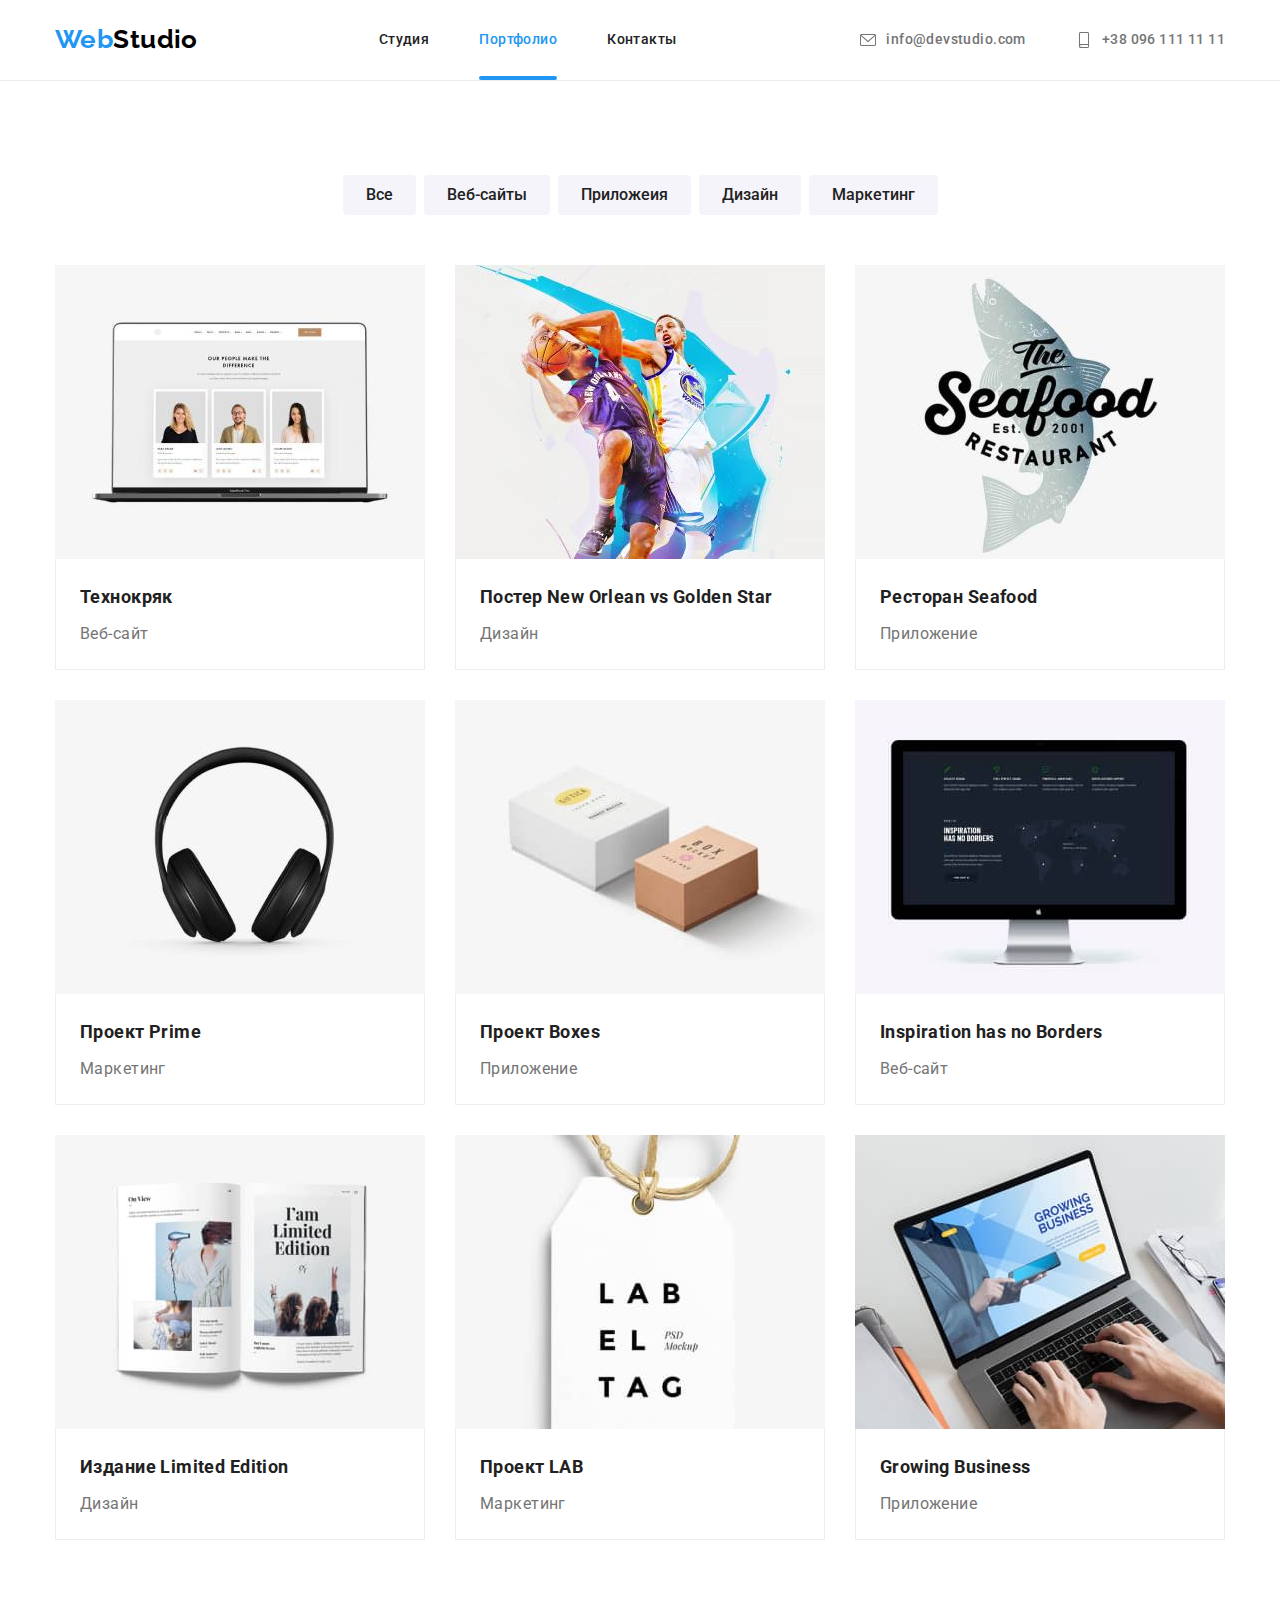
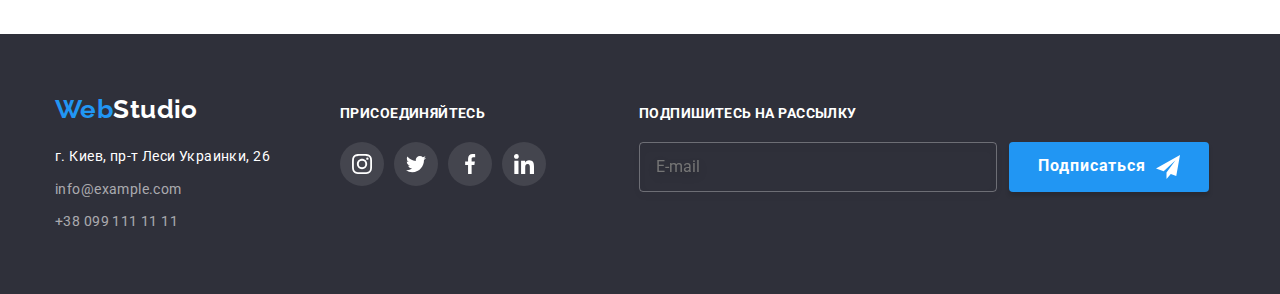
==== commit 615c853d: "Adds version for portfolio" ====
--- a/portfolio.html
+++ b/portfolio.html
@@ -24,10 +24,10 @@
                         class="navigation__logo--blue">Web</span>Studio</a>
                 <ul class="navigation__list">
                     <li class="navigation__link-content">
-                        <a href="./index.html" class="navigation__site-nav current">Студия</a>
+                        <a href="./index.html" class="navigation__site-nav">Студия</a>
                     </li>
                     <li class="navigation__link-content">
-                        <a href="./portfolio.html" class="navigation__site-nav">Портфолио</a>
+                        <a href="./portfolio.html" class="navigation__site-nav current">Портфолио</a>
                     </li>
                     <li class="navigation__link-content">
                         <a href="" class="navigation__site-nav">Контакты</a>
@@ -71,10 +71,10 @@
                     <div class="menu-block">
                         <ul class="menu__list">
                             <li class="menu__link-content">
-                                <a href="./index.html" class="menu__site-nav current">Студия</a>
+                                <a href="./index.html" class="menu__site-nav">Студия</a>
                             </li>
                             <li class="menu__link-content">
-                                <a href="./portfolio.html" class="menu__site-nav">Портфолио</a>
+                                <a href="./portfolio.html" class="menu__site-nav current">Портфолио</a>
                             </li>
                             <li class="menu__link-content">
                                 <a href="" class="menu__site-nav">Контакты</a>
@@ -123,18 +123,31 @@
         <section class="section">
             <div class="portfolio">
                 <h1 class="portfolio__title">Фильтр</h1>
-                <ul class="portfolio__list">
-                    <li class="portfolio__filter"><button type="button" class="portfolio__btn">Все</button></li>
-                    <li class="portfolio__filter"><button type="button" class="portfolio__btn">Веб-сайты</button></li>
-                    <li class="portfolio__filter"><button type="button" class="portfolio__btn">Приложеия</button></li>
-                    <li class="portfolio__filter"><button type="button" class="portfolio__btn">Дизайн</button></li>
-                    <li class="portfolio__filter"><button type="button" class="portfolio__btn">Маркетинг</button></li>
-                </ul>
+                <div class="block-button">
+                    <ul class="portfolio__list">
+                        <li class="portfolio__filter"><button type="button" class="portfolio__btn">Все</button></li>
+                        <li class="portfolio__filter"><button type="button" class="portfolio__btn">Веб-сайты</button></li>
+                        <li class="portfolio__filter"><button type="button" class="portfolio__btn">Приложеия</button></li>
+                        <li class="portfolio__filter"><button type="button" class="portfolio__btn">Дизайн</button></li>
+                        <li class="portfolio__filter"><button type="button" class="portfolio__btn">Маркетинг</button></li>
+                    </ul>
+                </div>
+                
                 <ul class="project">
                     <li class="project__list">
                         <a href="" class="project__link">
                             <div class="project__card-thumb">
-                                <img src="./images/portfolio/img1.jpg" class="project__picture" alt="Экран ноутбука" width="370">
+                                <picture class="project__picture">
+                                    <source srcset="./images/portfolio/img1.jpg 1x, ./images/portfolio/img1-2x.jpg 2x" media="(min-width:1200px)">
+                                    <source srcset="./images/img-project-tab/project-1-tab-1x.jpg 1x, ./images/img-project-tab/project-1-tab-2x.jpg 2x"
+                                        media="(min-width:768px)">
+                                    <source srcset="./images/img-project-mob/project-1-mob-1x.jpg 1x, ./images/img-project-mob/project-1-mob-2x.jpg 2x"
+                                        media="(min-width:320px)">
+                                
+                                    <img class="project__picture" srcset="./images/portfolio/img1.jpg 1x, ./images/portfolio/img1-2x.jpg 2x"
+                                        src="./images/mobile/command1-mob-1x.jpg" alt="Экран ноутбука">
+                                </picture>
+
                                 <p class="project__text">Технокряк это современная площадка распространения коронавируса. Компании используют эту платформу для цифрового
                                 шпионажа и атак на защищённые сервера конкурентов.</p>
                             </div>
@@ -147,7 +160,17 @@
                     <li class="project__list">
                         <a href="" class="project__link">
                             <div class="project__card-thumb">
-                                <img src="./images/portfolio/img2.jpg" class="project__picture" alt="Два парня играют в баскетбол" width="370">
+                                <picture class="project__picture">
+                                    <source srcset="./images/portfolio/img2.jpg 1x, ./images/portfolio/img2-2x.jpg 2x" media="(min-width:1200px)">
+                                    <source srcset="./images/img-project-tab/project-2-tab-1x.jpg 1x, ./images/img-project-tab/project-2-tab-2x.jpg 2x"
+                                        media="(min-width:768px)">
+                                    <source srcset="./images/img-project-mob/project-2-mob-1x.jpg 1x, ./images/img-project-mob/project-2-mob-2x.jpg 2x"
+                                        media="(min-width:320px)">
+                                
+                                    <img class="project__picture" srcset="./images/portfolio/img2.jpg 1x, ./images/portfolio/img2-2x.jpg 2x"
+                                        src="./images/mobile/command1-mob-1x.jpg" alt="Два парня играют в баскетбол">
+                                </picture>
+                                
                             </div>
                             <div class="project__card-content">
                                 <h3 class="project__title">Постер New Orlean vs Golden Star</h3>
@@ -158,7 +181,17 @@
                     <li class="project__list">
                         <a href="" class="project__link">
                             <div class="project__card-thumb">
-                                <img src="./images/portfolio/img3.jpg" class="project__picture" alt="Логотип ресторана Seafood" width="370">
+                                <picture class="project__picture">
+                                    <source srcset="./images/portfolio/img3.jpg 1x, ./images/portfolio/img3-2x.jpg 2x" media="(min-width:1200px)">
+                                    <source srcset="./images/img-project-tab/project-3-tab-1x.jpg 1x, ./images/img-project-tab/project-3-tab-2x.jpg 2x"
+                                        media="(min-width:768px)">
+                                    <source srcset="./images/img-project-mob/project-3-mob-1x.jpg 1x, ./images/img-project-mob/project-3-mob-2x.jpg 2x"
+                                        media="(min-width:320px)">
+                                
+                                    <img class="project__picture" srcset="./images/portfolio/img3.jpg 1x, ./images/portfolio/img3-2x.jpg 2x"
+                                        src="./images/mobile/command1-mob-1x.jpg" alt="Логотип ресторана Seafood">
+                                </picture>
+                               
                             </div>
                             <div class="project__card-content">
                                 <h3 class="project__title">Ресторан Seafood</h3>
@@ -169,7 +202,17 @@
                     <li class="project__list">
                         <a href="" class="project__link">
                             <div class="project__card-thumb">
-                                <img src="./images/portfolio/img4.jpg" class="project__picture" alt="Наушники" width="370">
+                                <picture class="project__picture">
+                                    <source srcset="./images/portfolio/img4.jpg 1x, ./images/portfolio/img4-2x.jpg 2x" media="(min-width:1200px)">
+                                    <source srcset="./images/img-project-tab/project-4-tab-1x.jpg 1x, ./images/img-project-tab/project-4-tab-2x.jpg 2x"
+                                        media="(min-width:768px)">
+                                    <source srcset="./images/img-project-mob/project-4-mob-1x.jpg 1x, ./images/img-project-mob/project-4-mob-2x.jpg 2x"
+                                        media="(min-width:320px)">
+                                
+                                    <img class="project__picture" srcset="./images/portfolio/img4.jpg 1x, ./images/portfolio/img4-2x.jpg 2x"
+                                        src="./images/mobile/command1-mob-1x.jpg" alt="Наушники">
+                                </picture>
+                         
                             </div>
                             <div class="project__card-content">
                                 <h3 class="project__title">Проект Prime</h3>
@@ -180,7 +223,17 @@
                     <li class="project__list">
                         <a href="" class="project__link">
                             <div class="project__card-thumb">
-                                <img src="./images/portfolio/img5.jpg" class="project__picture" alt="Две короки" width="370">
+                                <picture class="project__picture">
+                                    <source srcset="./images/portfolio/img5.jpg 1x, ./images/portfolio/img5-2x.jpg 2x" media="(min-width:1200px)">
+                                    <source srcset="./images/img-project-tab/project-5-tab-1x.jpg 1x, ./images/img-project-tab/project-5-tab-2x.jpg 2x"
+                                        media="(min-width:768px)">
+                                    <source srcset="./images/img-project-mob/project-5-mob-1x.jpg 1x, ./images/img-project-mob/project-5-mob-2x.jpg 2x"
+                                        media="(min-width:320px)">
+                                
+                                    <img class="project__picture" srcset="./images/portfolio/img5.jpg 1x, ./images/portfolio/img5-2x.jpg 2x"
+                                        src="./images/mobile/command1-mob-1x.jpg" alt="Две короки">
+                                </picture>
+                                
                             </div>
                             <div class="project__card-content">
                                 <h3 class="project__title">Проект Boxes</h3>
@@ -191,7 +244,17 @@
                     <li class="project__list">
                         <a href="" class="project__link">
                             <div class="project__card-thumb">
-                                <img src="./images/portfolio/img6.jpg" class="project__picture" alt="Экран компьютера" width="370">         
+                                <picture class="project__picture">
+                                    <source srcset="./images/portfolio/img6.jpg 1x, ./images/portfolio/img6-2x.jpg 2x" media="(min-width:1200px)">
+                                    <source srcset="./images/img-project-tab/project-6-tab-1x.jpg 1x, ./images/img-project-tab/project-6-tab-2x.jpg 2x"
+                                        media="(min-width:768px)">
+                                    <source srcset="./images/img-project-mob/project-6-mob-1x.jpg 1x, ./images/img-project-mob/project-6-mob-2x.jpg 2x"
+                                        media="(min-width:320px)">
+                                
+                                    <img class="project__picture" srcset="./images/portfolio/img6.jpg 1x, ./images/portfolio/img6-2x.jpg 2x"
+                                        src="./images/mobile/command1-mob-1x.jpg" alt="Экран компьютера">
+                                </picture>
+                                        
                             </div>
                             <div class="project__card-content">
                                 <h3 class="project__title">Inspiration has no Borders</h3>
@@ -202,7 +265,17 @@
                     <li class="project__list">
                         <a href="" class="project__link">
                             <div class="project__card-thumb">
-                                <img src="./images/portfolio/img7.jpg" class="project__picture" alt="Книга" width="370">
+                                <picture class="project__picture">
+                                    <source srcset="./images/portfolio/img7.jpg 1x, ./images/portfolio/img7-2x.jpg 2x" media="(min-width:1200px)">
+                                    <source srcset="./images/img-project-tab/project-7-tab-1x.jpg 1x, ./images/img-project-tab/project-7-tab-2x.jpg 2x"
+                                        media="(min-width:768px)">
+                                    <source srcset="./images/img-project-mob/project-7-mob-1x.jpg 1x, ./images/img-project-mob/project-7-mob-2x.jpg 2x"
+                                        media="(min-width:320px)">
+                                
+                                    <img class="project__picture" srcset="./images/portfolio/img7.jpg 1x, ./images/portfolio/img7-2x.jpg 2x"
+                                        src="./images/mobile/command1-mob-1x.jpg" alt="Книга">
+                                </picture>
+                                
                             </div>
                             <div class="project__card-content">
                                 <h3 class="project__title">Издание Limited Edition</h3>
@@ -213,7 +286,17 @@
                     <li class="project__list">
                         <a href="" class="project__link">
                             <div class="project__card-thumb">
-                                <img src="./images/portfolio/img8.jpg" class="project__picture" alt="Бирка" width="370">
+                                <picture class="project__picture">
+                                    <source srcset="./images/portfolio/img8.jpg 1x, ./images/portfolio/img8-2x.jpg 2x" media="(min-width:1200px)">
+                                    <source srcset="./images/img-project-tab/project-8-tab-1x.jpg 1x, ./images/img-project-tab/project-8-tab-2x.jpg 2x"
+                                        media="(min-width:768px)">
+                                    <source srcset="./images/img-project-mob/project-8-mob-1x.jpg 1x, ./images/img-project-mob/project-8-mob-2x.jpg 2x"
+                                        media="(min-width:320px)">
+                                
+                                    <img class="project__picture" srcset="./images/portfolio/img8.jpg 1x, ./images/portfolio/img8-2x.jpg 2x"
+                                        src="./images/mobile/command1-mob-1x.jpg" alt="Бирка">
+                                </picture>
+                                
                             </div>
                             <div class="project__card-content">
                                 <h3 class="project__title">Проект LAB</h3>
@@ -224,7 +307,17 @@
                     <li class="project__list">
                         <a href="" class="project__link">
                             <div class="project__card-thumb">
-                                <img src="./images/portfolio/img9.jpg" class="project__picture" alt="Парень печатает на ноутбуке" width="370">
+                                <picture class="project__picture">
+                                    <source srcset="./images/portfolio/img9.jpg 1x, ./images/portfolio/img9-2x.jpg 2x" media="(min-width:1200px)">
+                                    <source srcset="./images/img-project-tab/project-9-tab-1x.jpg 1x, ./images/img-project-tab/project-9-tab-2x.jpg 2x"
+                                        media="(min-width:768px)">
+                                    <source srcset="./images/img-project-mob/project-9-mob-1x.jpg 1x, ./images/img-project-mob/project-9-mob-2x.jpg 2x"
+                                        media="(min-width:320px)">
+                                
+                                    <img class="project__picture" srcset="./images/portfolio/img9.jpg 1x, ./images/portfolio/img9-2x.jpg 2x"
+                                        src="./images/mobile/command1-mob-1x.jpg" alt="Парень печатает на ноутбуке">
+                                </picture>
+                                
                             </div>
                             <div class="project__card-content">
                                 <h3 class="project__title">Growing Business</h3>
@@ -239,56 +332,59 @@
     <!--Подвал-->
     <footer>
         <div class="container basement">
-            <div>
-                <a href="./index.html" class="basement__link"><span class="basement__logo">Web</span>Studio</a>
-    
-                <ul class="basement__contact">
-                    <li class="basement__list">
-                        <a href="https://goo.gl/maps/pMENzSgRRFDBbWSv6" target="_blank" rel="noreferrer noopener"
-                            class="basement__address">г.
-                            Киев, пр-т Леси Украинки, 26</a>
-                    </li>
-                    <li class="basement__list">
-                        <a href="mailto:info@example.com" class="basement__email">info@example.com</a>
-                    </li>
-                    <li class="basement__list">
-                        <a href="tel:+380991111111" class="basement__tel">+38 099 111 11 11</a>
-                    </li>
-                </ul>
+            <div class="footer-tablet">
+                <div class="footer-logo">
+                    <a href="./index.html" class="basement__link"><span class="basement__logo">Web</span>Studio</a>
+    
+                    <ul class="basement__contact">
+                        <li class="basement__list">
+                            <a href="https://goo.gl/maps/pMENzSgRRFDBbWSv6" target="_blank" rel="noreferrer noopener"
+                                class="basement__address">г.
+                                Киев, пр-т Леси Украинки, 26</a>
+                        </li>
+                        <li class="basement__list">
+                            <a href="mailto:info@example.com" class="basement__email">info@example.com</a>
+                        </li>
+                        <li class="basement__list">
+                            <a href="tel:+380991111111" class="basement__tel">+38 099 111 11 11</a>
+                        </li>
+                    </ul>
+                </div>
+                <div class="subscribe">
+                    <h2 class="subscribe__title">Присоединяйтесь</h2>
+                    <ul class="subscribe__list">
+                        <li class="subscribe__contact">
+                            <a href="" class="subscribe__link">
+                                <svg class="subscribe__icon">
+                                    <use href="./images/icons.svg#instagram"></use>
+                                </svg>
+                            </a>
+                        </li>
+                        <li class="subscribe__contact">
+                            <a href="" class="subscribe__link">
+                                <svg class="subscribe__icon">
+                                    <use href="./images/icons.svg#twitter"></use>
+                                </svg>
+                            </a>
+                        </li>
+                        <li class="subscribe__contact">
+                            <a href="" class="subscribe__link">
+                                <svg class="subscribe__icon">
+                                    <use href="./images/icons.svg#facebook"></use>
+                                </svg>
+                            </a>
+                        </li>
+                        <li class="subscribe__contact">
+                            <a href="" class="subscribe__link">
+                                <svg class="subscribe__icon">
+                                    <use href="./images/icons.svg#linkedin"></use>
+                                </svg>
+                            </a>
+                        </li>
+                    </ul>
+                </div>
             </div>
-            <div class="subscribe">
-                <h2 class="subscribe__title">Присоединяйтесь</h2>
-                <ul class="subscribe__list">
-                    <li class="subscribe__contact">
-                        <a href="" class="subscribe__link">
-                            <svg class="subscribe__icon">
-                                <use href="./images/icons.svg#instagram"></use>
-                            </svg>
-                        </a>
-                    </li>
-                    <li class="subscribe__contact">
-                        <a href="" class="subscribe__link">
-                            <svg class="subscribe__icon">
-                                <use href="./images/icons.svg#twitter"></use>
-                            </svg>
-                        </a>
-                    </li>
-                    <li class="subscribe__contact">
-                        <a href="" class="subscribe__link">
-                            <svg class="subscribe__icon">
-                                <use href="./images/icons.svg#facebook"></use>
-                            </svg>
-                        </a>
-                    </li>
-                    <li class="subscribe__contact">
-                        <a href="" class="subscribe__link">
-                            <svg class="subscribe__icon">
-                                <use href="./images/icons.svg#linkedin"></use>
-                            </svg>
-                        </a>
-                    </li>
-                </ul>
-            </div>
+    
             <div class="block-send">
                 <h3 class="form-title">Подпишитесь на рассылку</h3>
                 <form action="#" class="form">
--- a/css/style.css
+++ b/css/style.css
@@ -22,7 +22,7 @@
 
 /* Portfolio */
 .portfolio {
-  width: 1200px;
+  max-width: 1200px;
   margin-left: auto;
   margin-right: auto;
   padding-left: 15px;
@@ -32,15 +32,53 @@
 .portfolio__title {
   display: none;
 }
+@media (max-width: 767px) {
+  .block-button {
+    margin-bottom: 40px;
+  }
+}
+@media (min-width: 768px) and (max-width: 1199px) {
+  .block-button {
+    margin-bottom: 30px;
+  }
+}
+@media (min-width: 1200px) {
+  .block-button {
+    margin-bottom: 50px;
+  }
+}
+
 .portfolio__list {
-  display: flex;
-  justify-content: center;
-  margin-bottom: 50px;
   padding-left: 0;
   margin-top: 0;
+  margin-bottom: 0;
+}
+@media (max-width: 767px) {
+  .portfolio__list {
+    display: flex;
+    flex-wrap: wrap;
+    margin-bottom: -15px;
+  }
+}
+@media (min-width: 768px) and (max-width: 1199px) {
+  .portfolio__list {
+    display: flex;
+    justify-content: center;
+  }
+}
+@media (min-width: 1200px) {
+  .portfolio__list {
+    display: flex;
+    justify-content: center;
+  }
 }
 .portfolio__filter {
   margin-right: 8px;
+}
+@media (max-width: 767px) {
+  .portfolio__filter {
+    margin-bottom: 15px;
+  }
 }
 .portfolio__filter:last-child {
   margin-right: 0;
@@ -68,21 +106,55 @@
   background-color: var(--accent-text-color);
   color: var(--primary-wight-color);
   cursor: pointer;
-}
-.project {
-  display: flex;
-  flex-wrap: wrap;
-  margin-top: -30px;
-  margin-left: -30px;
-  margin-bottom: 0;
-  padding-left: 0;
-}
-.project > .project__list {
-  flex-basis: calc(100% / 3 - 30px);
-  margin-left: 30px;
-  margin-top: 30px;
-}
-
+  box-shadow: 0px 3px 1px rgba(0, 0, 0, 0.1), 0px 1px 2px rgba(0, 0, 0, 0.08),
+    0px 2px 2px rgba(0, 0, 0, 0.12);
+}
+@media (max-width: 767px) {
+  .project {
+    display: flex;
+    flex-direction: column;
+    margin-bottom: 0;
+    padding-left: 0;
+    margin-top: 0;
+  }
+}
+@media (min-width: 768px) and (max-width: 1199px) {
+  .project {
+    display: flex;
+    flex-wrap: wrap;
+    padding: 0;
+    margin: -15px;
+  }
+}
+@media (min-width: 1200px) {
+  .project {
+    display: flex;
+    flex-wrap: wrap;
+    margin-top: -30px;
+    margin-left: -30px;
+    margin-bottom: 0;
+    padding-left: 0;
+  }
+  .project > .project__list {
+    flex-basis: calc(100% / 3 - 30px);
+    margin-left: 30px;
+    margin-top: 30px;
+  }
+}
+@media (max-width: 767px) {
+  .project__list {
+    display: flex;
+    justify-content: center;
+  }
+  .project__list:not(:last-child) {
+    margin-bottom: 30px;
+  }
+}
+@media (min-width: 768px) and (max-width: 1199px) {
+  .project__list {
+    margin: 15px;
+  }
+}
 .project__link {
   display: block;
 
@@ -104,6 +176,7 @@
 .project__text {
   padding: 63px 24px;
   margin: 0;
+  height: 100%;
 
   font-size: 18px;
   line-height: 1.5;
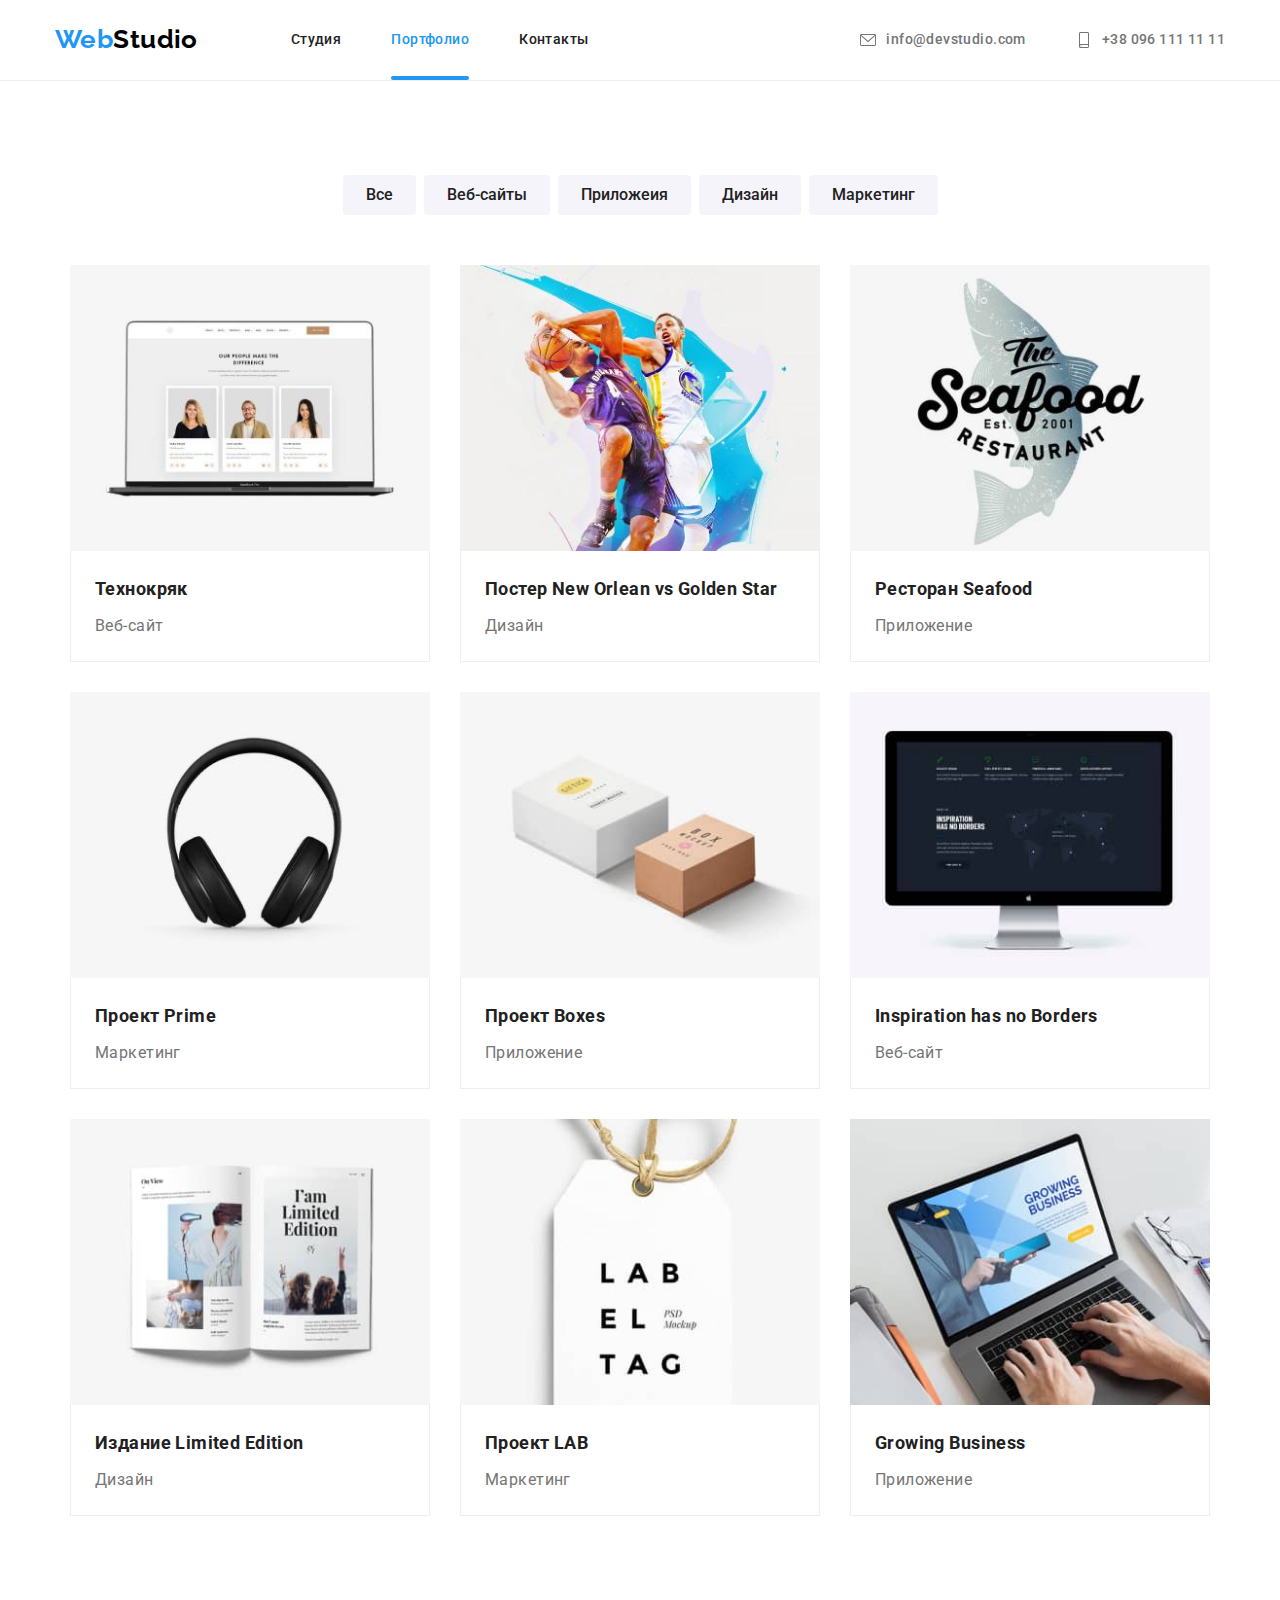
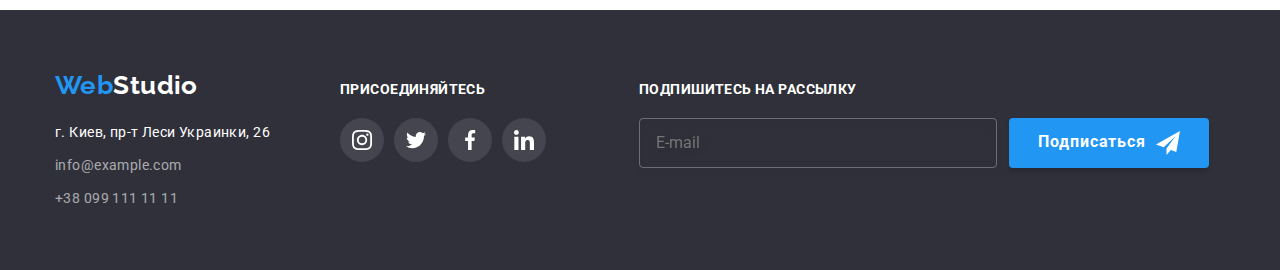
==== commit e181d3ee: "Finish" ====
--- a/portfolio.html
+++ b/portfolio.html
@@ -132,200 +132,239 @@
                         <li class="portfolio__filter"><button type="button" class="portfolio__btn">Маркетинг</button></li>
                     </ul>
                 </div>
+                <div class="container">
+                    <ul class="project">
+                        <li class="project__list">
+                            <a href="" class="project__link">
+                                <div class="project__card-thumb">
+                                    <picture class="project__picture">
+                                        <source srcset="./images/portfolio/img1.jpg 1x, ./images/portfolio/img1-2x.jpg 2x"
+                                            media="(min-width:1200px)">
+                                        <source
+                                            srcset="./images/img-project-tab/project-1-tab-1x.jpg 1x, ./images/img-project-tab/project-1-tab-2x.jpg 2x"
+                                            media="(min-width:768px)">
+                                        <source
+                                            srcset="./images/img-project-mob/project-1-mob-1x.jpg 1x, ./images/img-project-mob/project-1-mob-2x.jpg 2x"
+                                            media="(min-width:320px)">
+                    
+                                        <img class="project__picture"
+                                            srcset="./images/portfolio/img1.jpg 1x, ./images/portfolio/img1-2x.jpg 2x"
+                                            src="./images/mobile/command1-mob-1x.jpg" alt="Экран ноутбука">
+                                    </picture>
+                    
+                                    <p class="project__text">Технокряк это современная площадка распространения коронавируса. Компании
+                                        используют эту платформу для цифрового
+                                        шпионажа и атак на защищённые сервера конкурентов.</p>
+                                </div>
+                                <div class="project__card-content">
+                                    <h3 class="project__title">Технокряк</h3>
+                                    <p class="project__text-category">Веб-сайт</p>
+                                </div>
+                            </a>
+                        </li>
+                        <li class="project__list">
+                            <a href="" class="project__link">
+                                <div class="project__card-thumb">
+                                    <picture class="project__picture">
+                                        <source srcset="./images/portfolio/img2.jpg 1x, ./images/portfolio/img2-2x.jpg 2x"
+                                            media="(min-width:1200px)">
+                                        <source
+                                            srcset="./images/img-project-tab/project-2-tab-1x.jpg 1x, ./images/img-project-tab/project-2-tab-2x.jpg 2x"
+                                            media="(min-width:768px)">
+                                        <source
+                                            srcset="./images/img-project-mob/project-2-mob-1x.jpg 1x, ./images/img-project-mob/project-2-mob-2x.jpg 2x"
+                                            media="(min-width:320px)">
+                    
+                                        <img class="project__picture"
+                                            srcset="./images/portfolio/img2.jpg 1x, ./images/portfolio/img2-2x.jpg 2x"
+                                            src="./images/mobile/command1-mob-1x.jpg" alt="Два парня играют в баскетбол">
+                                    </picture>
+                    
+                                </div>
+                                <div class="project__card-content">
+                                    <h3 class="project__title">Постер New Orlean vs Golden Star</h3>
+                                    <p class="project__text-category">Дизайн</p>
+                                </div>
+                            </a>
+                        </li>
+                        <li class="project__list">
+                            <a href="" class="project__link">
+                                <div class="project__card-thumb">
+                                    <picture class="project__picture">
+                                        <source srcset="./images/portfolio/img3.jpg 1x, ./images/portfolio/img3-2x.jpg 2x"
+                                            media="(min-width:1200px)">
+                                        <source
+                                            srcset="./images/img-project-tab/project-3-tab-1x.jpg 1x, ./images/img-project-tab/project-3-tab-2x.jpg 2x"
+                                            media="(min-width:768px)">
+                                        <source
+                                            srcset="./images/img-project-mob/project-3-mob-1x.jpg 1x, ./images/img-project-mob/project-3-mob-2x.jpg 2x"
+                                            media="(min-width:320px)">
+                    
+                                        <img class="project__picture"
+                                            srcset="./images/portfolio/img3.jpg 1x, ./images/portfolio/img3-2x.jpg 2x"
+                                            src="./images/mobile/command1-mob-1x.jpg" alt="Логотип ресторана Seafood">
+                                    </picture>
+                    
+                                </div>
+                                <div class="project__card-content">
+                                    <h3 class="project__title">Ресторан Seafood</h3>
+                                    <p class="project__text-category">Приложение</p>
+                                </div>
+                            </a>
+                        </li>
+                        <li class="project__list">
+                            <a href="" class="project__link">
+                                <div class="project__card-thumb">
+                                    <picture class="project__picture">
+                                        <source srcset="./images/portfolio/img4.jpg 1x, ./images/portfolio/img4-2x.jpg 2x"
+                                            media="(min-width:1200px)">
+                                        <source
+                                            srcset="./images/img-project-tab/project-4-tab-1x.jpg 1x, ./images/img-project-tab/project-4-tab-2x.jpg 2x"
+                                            media="(min-width:768px)">
+                                        <source
+                                            srcset="./images/img-project-mob/project-4-mob-1x.jpg 1x, ./images/img-project-mob/project-4-mob-2x.jpg 2x"
+                                            media="(min-width:320px)">
+                    
+                                        <img class="project__picture"
+                                            srcset="./images/portfolio/img4.jpg 1x, ./images/portfolio/img4-2x.jpg 2x"
+                                            src="./images/mobile/command1-mob-1x.jpg" alt="Наушники">
+                                    </picture>
+                    
+                                </div>
+                                <div class="project__card-content">
+                                    <h3 class="project__title">Проект Prime</h3>
+                                    <p class="project__text-category">Маркетинг</p>
+                                </div>
+                            </a>
+                        </li>
+                        <li class="project__list">
+                            <a href="" class="project__link">
+                                <div class="project__card-thumb">
+                                    <picture class="project__picture">
+                                        <source srcset="./images/portfolio/img5.jpg 1x, ./images/portfolio/img5-2x.jpg 2x"
+                                            media="(min-width:1200px)">
+                                        <source
+                                            srcset="./images/img-project-tab/project-5-tab-1x.jpg 1x, ./images/img-project-tab/project-5-tab-2x.jpg 2x"
+                                            media="(min-width:768px)">
+                                        <source
+                                            srcset="./images/img-project-mob/project-5-mob-1x.jpg 1x, ./images/img-project-mob/project-5-mob-2x.jpg 2x"
+                                            media="(min-width:320px)">
+                    
+                                        <img class="project__picture"
+                                            srcset="./images/portfolio/img5.jpg 1x, ./images/portfolio/img5-2x.jpg 2x"
+                                            src="./images/mobile/command1-mob-1x.jpg" alt="Две короки">
+                                    </picture>
+                    
+                                </div>
+                                <div class="project__card-content">
+                                    <h3 class="project__title">Проект Boxes</h3>
+                                    <p class="project__text-category">Приложение</p>
+                                </div>
+                            </a>
+                        </li>
+                        <li class="project__list">
+                            <a href="" class="project__link">
+                                <div class="project__card-thumb">
+                                    <picture class="project__picture">
+                                        <source srcset="./images/portfolio/img6.jpg 1x, ./images/portfolio/img6-2x.jpg 2x"
+                                            media="(min-width:1200px)">
+                                        <source
+                                            srcset="./images/img-project-tab/project-6-tab-1x.jpg 1x, ./images/img-project-tab/project-6-tab-2x.jpg 2x"
+                                            media="(min-width:768px)">
+                                        <source
+                                            srcset="./images/img-project-mob/project-6-mob-1x.jpg 1x, ./images/img-project-mob/project-6-mob-2x.jpg 2x"
+                                            media="(min-width:320px)">
+                    
+                                        <img class="project__picture"
+                                            srcset="./images/portfolio/img6.jpg 1x, ./images/portfolio/img6-2x.jpg 2x"
+                                            src="./images/mobile/command1-mob-1x.jpg" alt="Экран компьютера">
+                                    </picture>
+                    
+                                </div>
+                                <div class="project__card-content">
+                                    <h3 class="project__title">Inspiration has no Borders</h3>
+                                    <p class="project__text-category">Веб-сайт</p>
+                                </div>
+                            </a>
+                        </li>
+                        <li class="project__list">
+                            <a href="" class="project__link">
+                                <div class="project__card-thumb">
+                                    <picture class="project__picture">
+                                        <source srcset="./images/portfolio/img7.jpg 1x, ./images/portfolio/img7-2x.jpg 2x"
+                                            media="(min-width:1200px)">
+                                        <source
+                                            srcset="./images/img-project-tab/project-7-tab-1x.jpg 1x, ./images/img-project-tab/project-7-tab-2x.jpg 2x"
+                                            media="(min-width:768px)">
+                                        <source
+                                            srcset="./images/img-project-mob/project-7-mob-1x.jpg 1x, ./images/img-project-mob/project-7-mob-2x.jpg 2x"
+                                            media="(min-width:320px)">
+                    
+                                        <img class="project__picture"
+                                            srcset="./images/portfolio/img7.jpg 1x, ./images/portfolio/img7-2x.jpg 2x"
+                                            src="./images/mobile/command1-mob-1x.jpg" alt="Книга">
+                                    </picture>
+                    
+                                </div>
+                                <div class="project__card-content">
+                                    <h3 class="project__title">Издание Limited Edition</h3>
+                                    <p class="project__text-category">Дизайн</p>
+                                </div>
+                            </a>
+                        </li>
+                        <li class="project__list">
+                            <a href="" class="project__link">
+                                <div class="project__card-thumb">
+                                    <picture class="project__picture">
+                                        <source srcset="./images/portfolio/img8.jpg 1x, ./images/portfolio/img8-2x.jpg 2x"
+                                            media="(min-width:1200px)">
+                                        <source
+                                            srcset="./images/img-project-tab/project-8-tab-1x.jpg 1x, ./images/img-project-tab/project-8-tab-2x.jpg 2x"
+                                            media="(min-width:768px)">
+                                        <source
+                                            srcset="./images/img-project-mob/project-8-mob-1x.jpg 1x, ./images/img-project-mob/project-8-mob-2x.jpg 2x"
+                                            media="(min-width:320px)">
+                    
+                                        <img class="project__picture"
+                                            srcset="./images/portfolio/img8.jpg 1x, ./images/portfolio/img8-2x.jpg 2x"
+                                            src="./images/mobile/command1-mob-1x.jpg" alt="Бирка">
+                                    </picture>
+                    
+                                </div>
+                                <div class="project__card-content">
+                                    <h3 class="project__title">Проект LAB</h3>
+                                    <p class="project__text-category">Маркетинг</p>
+                                </div>
+                            </a>
+                        </li>
+                        <li class="project__list">
+                            <a href="" class="project__link">
+                                <div class="project__card-thumb">
+                                    <picture class="project__picture">
+                                        <source srcset="./images/portfolio/img9.jpg 1x, ./images/portfolio/img9-2x.jpg 2x"
+                                            media="(min-width:1200px)">
+                                        <source
+                                            srcset="./images/img-project-tab/project-9-tab-1x.jpg 1x, ./images/img-project-tab/project-9-tab-2x.jpg 2x"
+                                            media="(min-width:768px)">
+                                        <source
+                                            srcset="./images/img-project-mob/project-9-mob-1x.jpg 1x, ./images/img-project-mob/project-9-mob-2x.jpg 2x"
+                                            media="(min-width:320px)">
+                    
+                                        <img class="project__picture"
+                                            srcset="./images/portfolio/img9.jpg 1x, ./images/portfolio/img9-2x.jpg 2x"
+                                            src="./images/mobile/command1-mob-1x.jpg" alt="Парень печатает на ноутбуке">
+                                    </picture>
+                    
+                                </div>
+                                <div class="project__card-content">
+                                    <h3 class="project__title">Growing Business</h3>
+                                    <p class="project__text-category">Приложение</p>
+                                </div>
+                            </a>
+                        </li>
+                    </ul>
+                </div>
                 
-                <ul class="project">
-                    <li class="project__list">
-                        <a href="" class="project__link">
-                            <div class="project__card-thumb">
-                                <picture class="project__picture">
-                                    <source srcset="./images/portfolio/img1.jpg 1x, ./images/portfolio/img1-2x.jpg 2x" media="(min-width:1200px)">
-                                    <source srcset="./images/img-project-tab/project-1-tab-1x.jpg 1x, ./images/img-project-tab/project-1-tab-2x.jpg 2x"
-                                        media="(min-width:768px)">
-                                    <source srcset="./images/img-project-mob/project-1-mob-1x.jpg 1x, ./images/img-project-mob/project-1-mob-2x.jpg 2x"
-                                        media="(min-width:320px)">
-                                
-                                    <img class="project__picture" srcset="./images/portfolio/img1.jpg 1x, ./images/portfolio/img1-2x.jpg 2x"
-                                        src="./images/mobile/command1-mob-1x.jpg" alt="Экран ноутбука">
-                                </picture>
-
-                                <p class="project__text">Технокряк это современная площадка распространения коронавируса. Компании используют эту платформу для цифрового
-                                шпионажа и атак на защищённые сервера конкурентов.</p>
-                            </div>
-                            <div class="project__card-content">
-                                <h3 class="project__title">Технокряк</h3>
-                                <p class="project__text-category">Веб-сайт</p>   
-                            </div>                            
-                        </a>
-                    </li>
-                    <li class="project__list">
-                        <a href="" class="project__link">
-                            <div class="project__card-thumb">
-                                <picture class="project__picture">
-                                    <source srcset="./images/portfolio/img2.jpg 1x, ./images/portfolio/img2-2x.jpg 2x" media="(min-width:1200px)">
-                                    <source srcset="./images/img-project-tab/project-2-tab-1x.jpg 1x, ./images/img-project-tab/project-2-tab-2x.jpg 2x"
-                                        media="(min-width:768px)">
-                                    <source srcset="./images/img-project-mob/project-2-mob-1x.jpg 1x, ./images/img-project-mob/project-2-mob-2x.jpg 2x"
-                                        media="(min-width:320px)">
-                                
-                                    <img class="project__picture" srcset="./images/portfolio/img2.jpg 1x, ./images/portfolio/img2-2x.jpg 2x"
-                                        src="./images/mobile/command1-mob-1x.jpg" alt="Два парня играют в баскетбол">
-                                </picture>
-                                
-                            </div>
-                            <div class="project__card-content">
-                                <h3 class="project__title">Постер New Orlean vs Golden Star</h3>
-                                <p class="project__text-category">Дизайн</p> 
-                            </div>                            
-                        </a>
-                    </li>
-                    <li class="project__list">
-                        <a href="" class="project__link">
-                            <div class="project__card-thumb">
-                                <picture class="project__picture">
-                                    <source srcset="./images/portfolio/img3.jpg 1x, ./images/portfolio/img3-2x.jpg 2x" media="(min-width:1200px)">
-                                    <source srcset="./images/img-project-tab/project-3-tab-1x.jpg 1x, ./images/img-project-tab/project-3-tab-2x.jpg 2x"
-                                        media="(min-width:768px)">
-                                    <source srcset="./images/img-project-mob/project-3-mob-1x.jpg 1x, ./images/img-project-mob/project-3-mob-2x.jpg 2x"
-                                        media="(min-width:320px)">
-                                
-                                    <img class="project__picture" srcset="./images/portfolio/img3.jpg 1x, ./images/portfolio/img3-2x.jpg 2x"
-                                        src="./images/mobile/command1-mob-1x.jpg" alt="Логотип ресторана Seafood">
-                                </picture>
-                               
-                            </div>
-                            <div class="project__card-content">
-                                <h3 class="project__title">Ресторан Seafood</h3>
-                                <p class="project__text-category">Приложение</p>
-                            </div>                            
-                        </a>
-                    </li>
-                    <li class="project__list">
-                        <a href="" class="project__link">
-                            <div class="project__card-thumb">
-                                <picture class="project__picture">
-                                    <source srcset="./images/portfolio/img4.jpg 1x, ./images/portfolio/img4-2x.jpg 2x" media="(min-width:1200px)">
-                                    <source srcset="./images/img-project-tab/project-4-tab-1x.jpg 1x, ./images/img-project-tab/project-4-tab-2x.jpg 2x"
-                                        media="(min-width:768px)">
-                                    <source srcset="./images/img-project-mob/project-4-mob-1x.jpg 1x, ./images/img-project-mob/project-4-mob-2x.jpg 2x"
-                                        media="(min-width:320px)">
-                                
-                                    <img class="project__picture" srcset="./images/portfolio/img4.jpg 1x, ./images/portfolio/img4-2x.jpg 2x"
-                                        src="./images/mobile/command1-mob-1x.jpg" alt="Наушники">
-                                </picture>
-                         
-                            </div>
-                            <div class="project__card-content">
-                                <h3 class="project__title">Проект Prime</h3>
-                                <p class="project__text-category">Маркетинг</p>
-                            </div>                            
-                        </a>
-                    </li>
-                    <li class="project__list">
-                        <a href="" class="project__link">
-                            <div class="project__card-thumb">
-                                <picture class="project__picture">
-                                    <source srcset="./images/portfolio/img5.jpg 1x, ./images/portfolio/img5-2x.jpg 2x" media="(min-width:1200px)">
-                                    <source srcset="./images/img-project-tab/project-5-tab-1x.jpg 1x, ./images/img-project-tab/project-5-tab-2x.jpg 2x"
-                                        media="(min-width:768px)">
-                                    <source srcset="./images/img-project-mob/project-5-mob-1x.jpg 1x, ./images/img-project-mob/project-5-mob-2x.jpg 2x"
-                                        media="(min-width:320px)">
-                                
-                                    <img class="project__picture" srcset="./images/portfolio/img5.jpg 1x, ./images/portfolio/img5-2x.jpg 2x"
-                                        src="./images/mobile/command1-mob-1x.jpg" alt="Две короки">
-                                </picture>
-                                
-                            </div>
-                            <div class="project__card-content">
-                                <h3 class="project__title">Проект Boxes</h3>
-                                <p class="project__text-category">Приложение</p>
-                            </div>                            
-                        </a>
-                    </li>
-                    <li class="project__list">
-                        <a href="" class="project__link">
-                            <div class="project__card-thumb">
-                                <picture class="project__picture">
-                                    <source srcset="./images/portfolio/img6.jpg 1x, ./images/portfolio/img6-2x.jpg 2x" media="(min-width:1200px)">
-                                    <source srcset="./images/img-project-tab/project-6-tab-1x.jpg 1x, ./images/img-project-tab/project-6-tab-2x.jpg 2x"
-                                        media="(min-width:768px)">
-                                    <source srcset="./images/img-project-mob/project-6-mob-1x.jpg 1x, ./images/img-project-mob/project-6-mob-2x.jpg 2x"
-                                        media="(min-width:320px)">
-                                
-                                    <img class="project__picture" srcset="./images/portfolio/img6.jpg 1x, ./images/portfolio/img6-2x.jpg 2x"
-                                        src="./images/mobile/command1-mob-1x.jpg" alt="Экран компьютера">
-                                </picture>
-                                        
-                            </div>
-                            <div class="project__card-content">
-                                <h3 class="project__title">Inspiration has no Borders</h3>
-                                <p class="project__text-category">Веб-сайт</p>
-                            </div>                            
-                        </a>
-                    </li>
-                    <li class="project__list">
-                        <a href="" class="project__link">
-                            <div class="project__card-thumb">
-                                <picture class="project__picture">
-                                    <source srcset="./images/portfolio/img7.jpg 1x, ./images/portfolio/img7-2x.jpg 2x" media="(min-width:1200px)">
-                                    <source srcset="./images/img-project-tab/project-7-tab-1x.jpg 1x, ./images/img-project-tab/project-7-tab-2x.jpg 2x"
-                                        media="(min-width:768px)">
-                                    <source srcset="./images/img-project-mob/project-7-mob-1x.jpg 1x, ./images/img-project-mob/project-7-mob-2x.jpg 2x"
-                                        media="(min-width:320px)">
-                                
-                                    <img class="project__picture" srcset="./images/portfolio/img7.jpg 1x, ./images/portfolio/img7-2x.jpg 2x"
-                                        src="./images/mobile/command1-mob-1x.jpg" alt="Книга">
-                                </picture>
-                                
-                            </div>
-                            <div class="project__card-content">
-                                <h3 class="project__title">Издание Limited Edition</h3>
-                                <p class="project__text-category">Дизайн</p>
-                            </div>                            
-                        </a>
-                    </li>
-                    <li class="project__list">
-                        <a href="" class="project__link">
-                            <div class="project__card-thumb">
-                                <picture class="project__picture">
-                                    <source srcset="./images/portfolio/img8.jpg 1x, ./images/portfolio/img8-2x.jpg 2x" media="(min-width:1200px)">
-                                    <source srcset="./images/img-project-tab/project-8-tab-1x.jpg 1x, ./images/img-project-tab/project-8-tab-2x.jpg 2x"
-                                        media="(min-width:768px)">
-                                    <source srcset="./images/img-project-mob/project-8-mob-1x.jpg 1x, ./images/img-project-mob/project-8-mob-2x.jpg 2x"
-                                        media="(min-width:320px)">
-                                
-                                    <img class="project__picture" srcset="./images/portfolio/img8.jpg 1x, ./images/portfolio/img8-2x.jpg 2x"
-                                        src="./images/mobile/command1-mob-1x.jpg" alt="Бирка">
-                                </picture>
-                                
-                            </div>
-                            <div class="project__card-content">
-                                <h3 class="project__title">Проект LAB</h3>
-                                <p class="project__text-category">Маркетинг</p>
-                            </div>                            
-                        </a>
-                    </li>
-                    <li class="project__list">
-                        <a href="" class="project__link">
-                            <div class="project__card-thumb">
-                                <picture class="project__picture">
-                                    <source srcset="./images/portfolio/img9.jpg 1x, ./images/portfolio/img9-2x.jpg 2x" media="(min-width:1200px)">
-                                    <source srcset="./images/img-project-tab/project-9-tab-1x.jpg 1x, ./images/img-project-tab/project-9-tab-2x.jpg 2x"
-                                        media="(min-width:768px)">
-                                    <source srcset="./images/img-project-mob/project-9-mob-1x.jpg 1x, ./images/img-project-mob/project-9-mob-2x.jpg 2x"
-                                        media="(min-width:320px)">
-                                
-                                    <img class="project__picture" srcset="./images/portfolio/img9.jpg 1x, ./images/portfolio/img9-2x.jpg 2x"
-                                        src="./images/mobile/command1-mob-1x.jpg" alt="Парень печатает на ноутбуке">
-                                </picture>
-                                
-                            </div>
-                            <div class="project__card-content">
-                                <h3 class="project__title">Growing Business</h3>
-                                <p class="project__text-category">Приложение</p>
-                            </div>                            
-                        </a>
-                    </li>
-                </ul>
             </div>
         </section>
     </main>
--- a/css/main.min.css
+++ b/css/main.min.css
@@ -1 +1 @@
-body{width:100%;color:var(--primary-text-color);background-color:var(--primary-wight-color);font-family:Roboto,sans-serif;font-style:normal;font-weight:400;font-size:14px;line-height:1.7;letter-spacing:.03em}ul{list-style:none}a{text-decoration:none}img{display:block}footer{padding:60px 0;background-color:#2f303a;color:#fff}.container{max-width:1200px;margin-left:auto;margin-right:auto;padding-left:15px;padding-right:15px;width:100%}.container.header{display:flex;align-items:center;position:relative}@media(min-width: 481px){.container.header{justify-content:space-between}}.container.basement{display:flex}@media(max-width: 767px){.container.basement{flex-direction:column;align-items:center}}@media(min-width: 768px)and (max-width: 1199px){.container.basement{display:flex;flex-direction:column}}.basement__link,.navigation__link-logo{display:flex;font-family:Raleway,sans-serif;font-style:normal;font-weight:700;font-size:26px;line-height:1.2}.basement__logo,.navigation__logo--blue{display:block;color:#2196f3}.navigation__link-logo{align-items:center;color:#000}@media(min-width: 1200px){.navigation__link-logo{margin-right:93px}}@media(max-width: 1199px){.navigation__link-logo{font-size:24px}}@media(max-width: 480px){.navigation__link-logo{margin-right:0}}.basement__link{margin:0;margin-bottom:20px;color:#fff;align-items:center}@media(max-width: 767px){.basement__link{font-size:24px;line-height:calc(28 / 24)}}.navigation{display:flex}.navigation__list{margin:0;display:flex;padding-left:0}@media(min-width: 1200px){.block-nav-contact{margin-left:auto}.navigation__list{margin:0;display:flex;padding-left:0}.navigation__link-content:not(:last-child){margin-right:50px}}@media(min-width: 768px){.navigation .navigation__list{min-width:294px;justify-content:space-between;margin-left:88px}}@media(max-width: 1199px){.block-nav-contact .navigation__list{display:flex;flex-direction:column}}@media(max-width: 767px){.block-nav-contact{display:none}.navigation__list{display:none}}.navigation__site-nav{display:block;padding-top:32px;padding-bottom:32px;color:#212121;font-weight:500;font-size:14px;line-height:1.14;position:relative;transition:color 250ms cubic-bezier(0.4, 0, 0.2, 1)}.navigation__site-nav::before{content:"";display:block;position:absolute;bottom:0;right:0;width:100%;transition:transform 200ms cubic-bezier(0.4, 0, 0.2, 1);transform:scaleX(0);height:4px;border-radius:2px;background-color:#2196f3}.navigation__site-nav:hover{color:#2196f3}.navigation__site-nav:hover::before{content:"";transform:scaleX(1)}.navigation__site-nav:focus{color:#2196f3}.navigation__site-nav:focus::before{content:"";transform:scaleX(1)}.navigation__site-nav.current{color:#2196f3}.navigation__site-nav.current::after{content:"";display:block;position:absolute;width:100%;height:4px;border-radius:2px;bottom:0;background-color:#2196f3}.menu-button-open{margin-left:auto;padding:0;margin-top:10px;margin-bottom:10px;border:none;color:#000;background-color:transparent}.menu-button-open:hover,.menu-button-open:focus{color:#2196f3;cursor:pointer}.menu-button-open__icon{fill:#000}.menu-button-open__icon:hover,.menu-button-open__icon:focus{fill:#2196f3}@media(min-width: 768px){.menu-button-open{display:none}}.menu{position:fixed;left:0;top:0;height:100%;width:100%;z-index:5;padding-bottom:48px;background-color:#fff}.menu__button{display:block;margin-left:auto;padding:0;margin-top:10px;margin-bottom:10px;border:none;color:#000;background-color:transparent}.menu__button:hover,.menu__button:focus{color:#2196f3;cursor:pointer}.menu__button-close{position:absolute;top:10px;right:15px;border:none;color:#000;background-color:transparent;display:block;margin-left:auto;padding:0}.menu__button-close:hover,.menu__button-close:focus{color:#2196f3;cursor:pointer}.menu__list{margin:0;padding:0}.menu__link-content{margin-left:25px}.menu__link-content:not(:last-child){margin-bottom:32px}.menu__site-nav{font-weight:500;line-height:calc(47 / 40);text-align:center;letter-spacing:.02em;color:#212121}@media(min-width: 320px){.menu__site-nav{font-size:40px}}.menu__site-nav.current{color:#2196f3}.menu__list-contact{margin-left:25px;margin-bottom:32px}.menu__mob-link{display:block;font-weight:500;font-size:34px;line-height:calc(40 / 34);letter-spacing:.02em;color:#2196f3}.menu__mail-link{display:block;font-weight:500;font-size:24px;line-height:calc(28 / 24);letter-spacing:.02em;color:#757575}@media(min-width: 768px){.menu{display:none}}.mob-menu{display:flex;flex-direction:column;justify-content:space-between;height:100%;margin-top:48px}.contact-block{margin-top:auto}.social{margin-left:25px}.social__menu{display:flex;padding:0 0 48px 0;margin:0}.social__link{font-weight:500;line-height:calc(22 / 18);letter-spacing:.02em;color:#2196f3}@media(min-width: 480px){.social__link{font-size:18px}}.social__line{height:22px;border:1px solid rgba(33,33,33,.2);margin:0 10px 0 10px}@media(min-width: 1200px){.navigation__list-contact+.navigation__list-contact{margin-left:50px}}.navigation__link{display:flex;align-items:center;color:#757575;font-weight:500;font-size:14px;line-height:1.14;transition:color 250ms cubic-bezier(0.4, 0, 0.2, 1)}.navigation__link:hover,.navigation__link:focus{color:#2196f3}@media(min-width: 1200px){.navigation__link{padding-top:32px;padding-bottom:32px}}@media(max-width: 1199px){.navigation__list-contact:not(:last-child){margin-bottom:10px}}.navigation__icon{fill:currentColor;margin-right:10px;width:16px;height:16px}@media screen and (min-width: 1200px){.hero{margin-right:auto;margin-left:auto;max-width:1600px;height:600px;background-image:linear-gradient(rgba(47, 48, 58, 0.4), rgba(47, 48, 58, 0.4)),url("../images/fon.jpg");background-repeat:no-repeat;background-size:cover;background-position:center;padding-top:200px;padding-bottom:200px;background-color:#2f303a;color:#fff;text-align:center}}@media screen and (min-width: 1200px)and (min-device-pixel-ratio: 2),screen and (min-width: 1200px)and (-webkit-min-device-pixel-ratio: 2),screen and (min-width: 1200px)and (min-resolution: 192dpi),screen and (min-width: 1200px)and (min-resolution: 2dppx){.hero{background-image:linear-gradient(rgba(47, 48, 58, 0.4), rgba(47, 48, 58, 0.4)),url("../images/fon-2x.png")}}.hero__title{margin-bottom:30px;margin-top:0;font-weight:900;text-align:center;letter-spacing:.06em;text-transform:uppercase}@media(min-width: 1200px){.hero__title{font-size:44px;line-height:1.36}}@media(min-width: 481px){.hero__title{font-size:26px;line-height:calc(42 / 26)}}.hero__button{display:inline-block;border-radius:4px;border:1px solid transparent;padding:10px 32px;min-width:200px;cursor:pointer;background-color:#2196f3;color:#fff;font-family:Roboto,sans-serif;font-style:normal;font-weight:700;font-size:16px;line-height:1.87;text-decoration:none;transition:transform 250ms cubic-bezier(0.4, 0, 0.2, 1)}.hero__button:hover,.hero__button:focus{transform:scale(1.2)}@media screen and (min-width: 481px){.hero{margin-right:auto;margin-left:auto;background-size:cover;background-image:linear-gradient(rgba(47, 48, 58, 0.4), rgba(47, 48, 58, 0.4)),url("../images/tablet/img-hero-min.png");background-repeat:no-repeat;background-size:cover;background-position:center;padding-top:200px;padding-bottom:200px;background-color:#2f303a;color:#fff;text-align:center}}@media screen and (min-width: 481px)and (min-device-pixel-ratio: 2),screen and (min-width: 481px)and (-webkit-min-device-pixel-ratio: 2),screen and (min-width: 481px)and (min-resolution: 192dpi),screen and (min-width: 481px)and (min-resolution: 2dppx){.hero{background-image:linear-gradient(rgba(47, 48, 58, 0.4), rgba(47, 48, 58, 0.4)),url("../images/tablet/img-hero-2x-min.png")}}@media screen and (max-width: 480px){.hero{margin-right:auto;margin-left:auto;max-width:480px;background-image:linear-gradient(rgba(47, 48, 58, 0.4), rgba(47, 48, 58, 0.4)),url("../images/mobile/hero-mob-min.png");background-repeat:no-repeat;background-size:cover;background-position:center;padding-top:200px;padding-bottom:200px;background-color:#2f303a;color:#fff;text-align:center}}@media screen and (max-width: 480px)and (min-device-pixel-ratio: 2),screen and (max-width: 480px)and (-webkit-min-device-pixel-ratio: 2),screen and (max-width: 480px)and (min-resolution: 192dpi),screen and (max-width: 480px)and (min-resolution: 2dppx){.hero{background-image:linear-gradient(rgba(47, 48, 58, 0.4), rgba(47, 48, 58, 0.4)),url("../images/mobile/hero-mob-2x-min.png")}}.section{padding-top:94px;padding-bottom:94px}@media(max-width: 1199px){.section{padding-top:60px;padding-bottom:60px}}@media(min-width: 1200px){.section-features{padding-top:94px}}@media(max-width: 1199px){.section-features{padding-top:60px;padding-bottom:60px}}.section-command{background-color:#f5f4fa}@media(max-width: 1199px){.section-command{padding-top:60px;padding-bottom:60px}}@media(min-width: 1200px){.section-command{padding-top:94px;padding-bottom:94px}}@media(max-width: 1199px){.section.work{display:none}}.features{display:flex;margin-top:0;margin-bottom:0;padding-left:0}@media(max-width: 767px){.features{display:block;justify-content:center;align-items:center}}@media(min-width: 767px)and (max-width: 1199px){.features{flex-wrap:wrap;margin:-15px}}.features__list{width:270px;margin-right:30px}.features__list:nth-child(4n){margin-right:0}@media(max-width: 767px){.features__list{margin-right:0;width:100%}}@media(min-width: 768px)and (max-width: 1199px){.features__list{margin:15px;width:calc((100% - 4 * 15px) / 2)}}.features__bgc-icon{display:flex;align-items:center;justify-content:center;height:120px;margin-bottom:30px;border-radius:4px;background-color:#f5f4fa}@media(min-width: 1200px){.features__bgc-icon{width:270px}}.features__icon{width:70px;height:70px}.features__title{margin-top:0;margin-bottom:10px;color:#212121;font-weight:700;font-size:14px;line-height:16px;text-transform:uppercase}@media(max-width: 767px){.features__title{text-align:center}}.features__text{margin:0}@media(max-width: 767px){.features__list:not(:last-child){margin-bottom:10px}}.title{margin-top:0;color:#212121;font-weight:700;text-align:center}@media(min-width: 1200px){.title{font-size:36px;line-height:1.16;margin-bottom:50px}}@media(max-width: 1199px){.title{margin-bottom:30px;font-size:28px;line-height:calc(33 / 28)}}.work__title{margin-top:0;margin-bottom:50px;color:#212121;font-weight:700;font-size:36px;line-height:1.16;text-align:center}.work__list{display:flex;margin-top:0;margin-bottom:0;padding-left:0}.work__images-list{box-shadow:0px 1px 3px rgba(0,0,0,.12),0px 1px 1px rgba(0,0,0,.14),0px 2px 1px rgba(0,0,0,.2);border-radius:0px 0px 4px 4px;background-color:#fff}.work__images-list:not(:last-child){margin-right:30px}.work__box{position:relative}.work__images{display:block}.work__text-img{position:absolute;bottom:0;height:70px;width:100%;font-weight:700;font-size:14px;line-height:1.14;text-align:center;letter-spacing:.03em;text-transform:uppercase;color:#fff;background:rgba(47,48,58,.8);padding:27px 0;margin:0}.command{display:flex;margin-top:0;margin-bottom:0;padding-left:0}@media(max-width: 767px){.command{display:flex;justify-content:center;align-items:center;flex-direction:column}}@media(max-width: 1199px){.command{flex-wrap:wrap;margin:-15px;justify-content:center}}@media(min-width: 1200px){.command{display:flex;margin-top:0;margin-bottom:0;padding-left:0}}@media(min-width: 320px){.command__img{max-width:100%}}.command__list{box-shadow:0px 1px 3px rgba(0,0,0,.12),0px 1px 1px rgba(0,0,0,.14),0px 2px 1px rgba(0,0,0,.2);border-radius:0px 0px 4px 4px;background-color:#fff}@media(min-width: 768px){.command__list{max-width:354px;margin:15px;width:calc((100% - 4 * 15px) / 2)}}@media(min-width: 1200px){.command__list{max-width:270px}}@media(max-width: 767px){.command__list{margin-bottom:30px;max-width:450px}}.command__content{padding-top:30px;padding-bottom:16px}.command__name{display:flex;justify-content:center;margin-top:0;margin-bottom:10px;color:#212121;font-weight:500;font-size:16px;line-height:1.87}.command__profession{display:flex;justify-content:center;margin:0;font-size:16px;line-height:1.87}@media(min-width: 1200px){.command__block-icon{padding-bottom:30px}}@media(max-width: 1199px){.command__block-icon{padding-bottom:24px}}.command__list-icon{display:flex;align-items:center;justify-content:center;padding-left:0}.command__list-link:not(:last-child){margin-right:10px}.command__link-icon{display:flex;align-items:center;justify-content:center;width:44px;height:44px;border-radius:50%;margin-right:10px;color:#afb1b8;transition:background 250ms cubic-bezier(0.4, 0, 0.2, 1)}.command__link-icon:last-child{margin-right:0}.command__link-icon:focus,.command__link-icon:hover{background-color:#2196f3;color:#fff}.command__icon{width:20px;height:20px;fill:currentColor;transition:fill 250ms cubic-bezier(0.4, 0, 0.2, 1)}.command__icon:hover,.command__icon:focus{fill:#fff}@media(min-width: 1200px){.command__list:not(:last-child){margin-right:30px}}.customer{display:flex;margin-top:0;margin-bottom:0;padding-left:0}@media(max-width: 1199px){.customer{display:flex;flex-wrap:wrap;margin:-15px}}.customer__list{display:flex;justify-content:center;align-items:center}@media(min-width: 1200px){.customer .customer__list{margin-right:30px}.customer .customer__list:last-child{margin-right:0}}@media(min-width: 768px)and (max-width: 1199px){.customer .customer__list{margin:15px;width:calc((100% - 6 * 15px) / 3)}}@media(max-width: 767px){.customer .customer__list{margin:15px;width:calc((100% - 4 * 15px) / 2)}}.customer__link{display:flex;justify-content:center;align-items:center;color:#afb1b8;border:1px solid #afb1b8;border-radius:4px;transition:color 250ms cubic-bezier(0.4, 0, 0.2, 1),border 250ms cubic-bezier(0.4, 0, 0.2, 1)}.customer__link:hover,.customer__link:focus{color:#2196f3;border:1px solid #2196f3}@media(max-width: 479px){.customer__link{max-width:210px}}@media(min-width: 480px){.customer__link{padding:16px 52px}}@media(min-width: 1200px){.customer__link{width:170px;height:92px;padding:16px 32px}}.customer__icon{max-width:106px;max-height:60px;fill:currentColor}@media(max-width: 767px){.basement .footer-tablet{display:flex;flex-direction:column}}@media(min-width: 768px)and (max-width: 1199px){.basement .footer-tablet{display:flex;flex-direction:row;justify-content:space-around}}@media(min-width: 1200px){.basement .footer-tablet{display:flex}}.basement__contact{margin-top:0;margin-bottom:0;padding-left:0}@media(max-width: 1199px){.basement__contact{display:flex;flex-direction:column;align-items:center}}.basement__list:not(:last-child){margin-bottom:9px}@media(max-width: 767px){.basement__list:not(:last-child){margin-bottom:8px}}.basement__address{color:#fff}.basement__email,.basement__tel{color:rgba(255,255,255,.6);transition:color 250ms var(--time-function)}.basement__email:focus,.basement__email:hover,.basement__tel:focus,.basement__tel:hover{color:#2196f3}@media(max-width: 1199px){.footer-logo{display:flex;flex-direction:column;align-items:center;margin-bottom:60px}}.subscribe{margin-top:12px;margin-left:70px;width:206px}@media(max-width: 767px){.subscribe{margin-top:0;margin-left:0;display:flex;flex-direction:column;align-items:center;margin-bottom:60px}}@media(min-width: 768px)and (max-width: 1199px){.subscribe{margin-top:5px;margin-left:0;display:flex;flex-direction:column;align-items:center}}.subscribe__title{display:flex;align-items:start;margin-bottom:20px;margin-top:0;text-align:center;font-weight:700;font-size:14px;line-height:1.14;text-transform:uppercase;color:#fff}.subscribe__list{display:flex;margin-top:0;margin-bottom:0;padding-left:0;justify-content:space-between;width:206px}.subscribe__contact{display:flex;align-items:center;justify-content:center}.subscribe__link{display:flex;align-items:center;justify-content:center;width:44px;height:44px;border-radius:50%;color:#fff;background:rgba(255,255,255,.1);transition:background-color 250ms cubic-bezier(0.4, 0, 0.2, 1)}.subscribe__link:hover,.subscribe__link:focus{background-color:#2196f3}.subscribe__icon{width:20px;height:20px;align-items:center;justify-content:center;fill:currentColor}.block-send{display:inline-block;margin-left:93px;margin-top:12px}@media(max-width: 1199px){.block-send{display:flex;flex-direction:column;align-items:center;margin:0}}.form{display:flex}@media(max-width: 1199px){.form{flex-direction:column;align-items:center}}.form-title{margin:0;margin-bottom:20px;font-weight:700;font-size:14px;line-height:1.14;letter-spacing:.03em;text-transform:uppercase;color:#fff}.form__button{font-weight:700;font-size:16px;line-height:1.8;display:inline-flex;align-items:center;justify-content:center;letter-spacing:.06em;width:200px;height:50px;padding:0;background-color:#2196f3;color:#fff;box-shadow:0px 4px 4px rgba(0,0,0,.15);border-radius:4px;border:none;cursor:pointer}.form__icon{fill:currentColor;margin-left:10px}.form__input{background-color:transparent;color:#fff;height:50px;margin-right:12px;padding-top:15px;padding-bottom:15px;padding-left:16px;font-size:16px;line-height:1.4;border:1px solid rgba(255,255,255,.3);box-sizing:border-box;filter:drop-shadow(0px 4px 4px rgba(0, 0, 0, 0.15));border-radius:4px;transition:border-color 250ms cubic-bezier(0.4, 0, 0.2, 1)}.form__input:hover,.form__input:focus{border-color:#fff;outline:-webkit-focus-ring-color auto 0px}.form__input:hover::-moz-placeholder, .form__input:focus::-moz-placeholder{color:#fff}.form__input:hover:-ms-input-placeholder, .form__input:focus:-ms-input-placeholder{color:#fff}.form__input:hover::placeholder,.form__input:focus::placeholder{color:#fff}@media(min-width: 480px){.form__input{padding-top:15px;padding-bottom:15px;padding-left:16px;width:450px}}@media(min-width: 1200px){.form__input{padding-top:14px;padding-bottom:14px;padding-left:16px;width:358px}}@media(max-width: 1199px){.form__input{margin-right:0;margin-bottom:20px}}.backdrop{width:100vw;height:100vh;background-color:rgba(0,0,0,.2);position:fixed;top:0;left:0;z-index:1;transition:opacity 1000ms var(--time-function),visibility 1000ms var(--time-function)}.is-hidden{visibility:hidden;opacity:0;pointer-events:none}.backdrop.is-hidden .modal{transform:scale(1.5);transition:transform 1000ms var(--time-function)}.modal{width:528px;min-height:581px;border-radius:4px;background-color:var(--primary-wight-color);top:50%;left:50%;position:absolute;transform:translate(-50%, -50%) scale(1)}@media(min-width: 768px)and (max-width: 1199px){.modal{top:35%}}@media(max-width: 1199px){.modal{max-width:450px;height:609px}}.modal__close-btn{position:absolute;display:block;margin-left:auto;top:8px;right:8px;padding:0;background-color:transparent;cursor:pointer;border-radius:50%;border:1px solid rgba(0,0,0,.1);color:var(--accent-text-color);transition:border-color 250ms var(--time-function)}.modal__close-btn:hover,.modal__close-btn:focus{border-color:var(--accent-text-color)}.modal__close-icon{display:block;width:30px;height:30px;padding:6px;transition:fill 250ms var(--time-function)}.modal__close-icon:hover,.modal__close-icon:focus{fill:currentColor}.modal__title{font-weight:700;font-size:20px;line-height:1.15;text-align:center;letter-spacing:.03em;color:var(--title-text-color);margin-top:40px;margin-bottom:12px}@media(max-width: 1199px){.modal__title{padding-left:40px;padding-right:40px}}.modal__form{width:100%;height:342px;padding:0 40px}.modal__label{font-size:12px;line-height:1.16;letter-spacing:.01em;display:block;text-align:start;color:var(--primary-text-color);margin-bottom:10px;margin-top:0}.modal__block{position:relative}.modal__input{width:100%;height:40px;border:1px solid rgba(33,33,33,.2);border-radius:4px;margin-top:4px;padding-left:42px;padding-right:10px;transition:border-color 250ms var(--time-function)}.modal__input:focus{outline:-webkit-focus-ring-color auto 0px;border-color:var(--accent-text-color)}.modal__icon-form{position:absolute;left:12px;top:50%;transform:translateY(-50%);fill:var(--title-text-color);transition:fill 250ms var(--time-function)}.modal__input:focus+.modal__icon-form{fill:var(--accent-text-color)}.modal__comment-label{font-size:12px;line-height:1.16;letter-spacing:.01em;display:block;text-align:start;color:var(--primary-text-color);margin-bottom:10px;margin-top:0;margin-bottom:4px}.modal__comment{resize:none;width:100%;height:120px;padding:12px 16px;margin-bottom:20px;border:1px solid rgba(33,33,33,.2);border-radius:4px;font-size:12px;line-height:1.16;letter-spacing:.01em;color:var(--title-text-color);transition:border-color 250ms var(--time-function)}.modal__comment:focus{outline:-webkit-focus-ring-color auto 0px;border-color:var(--accent-text-color)}.modal__comment::-moz-placeholder{font-size:14px;line-height:1.14;letter-spacing:.01em;color:var(--form-label-color)}.modal__comment:-ms-input-placeholder{font-size:14px;line-height:1.14;letter-spacing:.01em;color:var(--form-label-color)}.modal__comment::placeholder{font-size:14px;line-height:1.14;letter-spacing:.01em;color:var(--form-label-color)}.modal__contract{display:block;margin-bottom:30px;font-size:14px;line-height:1.71;letter-spacing:.03em;color:var(--primary-text-color)}.modal__checkbox{-webkit-appearance:none;-moz-appearance:none;appearance:none;position:absolute}.modal__icon-contract{width:16px;height:15px;border:2px solid var(--title-text-color);border-radius:4px;margin-right:7px;margin-bottom:-2px;cursor:pointer;transition:background-color 250ms var(--time-function),border-color 250ms var(--time-function)}.modal__checkbox:checked+.modal__icon-contract{background-color:var(--accent-text-color);border-color:var(--accent-text-color)}.modal__link{-webkit-text-decoration-line:underline;text-decoration-line:underline;color:var(--accent-text-color)}.modal__btn-send{font-weight:700;font-size:16px;line-height:1.8;display:inline-flex;align-items:center;justify-content:center;letter-spacing:.06em;width:200px;height:50px;padding:0;background-color:var(--accent-text-color);color:var(--primary-wight-color);box-shadow:0px 4px 4px rgba(0,0,0,.15);border-radius:4px;border:none;cursor:pointer}/*# sourceMappingURL=main.min.css.map */+body{width:100%;color:var(--primary-text-color);background-color:var(--primary-wight-color);font-family:Roboto,sans-serif;font-style:normal;font-weight:400;font-size:14px;line-height:1.7;letter-spacing:.03em}ul{list-style:none}a{text-decoration:none}img{display:block}footer{padding:60px 0;background-color:#2f303a;color:#fff}.container{max-width:1200px;margin-left:auto;margin-right:auto;padding-left:15px;padding-right:15px;width:100%}@media(min-width: 768px)and (max-width: 1199px){.container{max-width:738px;padding-left:0px;padding-right:0px}}@media(min-width: 480px)and (max-width: 767px){.container{max-width:450px;padding-left:0px;padding-right:0px}}.container.header{display:flex;align-items:center;position:relative}@media(min-width: 480px)and (max-width: 767px){.container.header{max-width:480px;padding-left:15px;padding-right:15px}}@media(min-width: 768px)and (max-width: 1199px){.container.header{max-width:768px}}.container.basement{display:flex}@media(max-width: 767px){.container.basement{flex-direction:column;align-items:center}}@media(min-width: 768px)and (max-width: 1199px){.container.basement{display:flex;flex-direction:column}}.basement__link,.navigation__link-logo{display:flex;font-family:Raleway,sans-serif;font-style:normal;font-weight:700;font-size:26px;line-height:1.2}.basement__logo,.navigation__logo--blue{display:block;color:#2196f3}.navigation__link-logo{align-items:center;color:#000}@media(min-width: 1200px){.navigation__link-logo{margin-right:93px}}@media(max-width: 1199px){.navigation__link-logo{font-size:24px}}@media(max-width: 480px){.navigation__link-logo{margin-right:0}}.basement__link{margin:0;margin-bottom:20px;color:#fff;align-items:center}@media(max-width: 767px){.basement__link{font-size:24px;line-height:calc(28 / 24)}}.navigation{display:flex}.navigation__list{margin:0;display:flex;padding-left:0}@media(min-width: 1200px){.block-nav-contact{margin-left:auto}.navigation__list{margin:0;display:flex;padding-left:0}.navigation__link-content:not(:last-child){margin-right:50px}}@media(min-width: 768px)and (max-width: 1199px){.navigation .navigation__list{min-width:294px;justify-content:space-between;margin-left:88px}}@media(max-width: 1199px){.block-nav-contact .navigation__list{display:flex;flex-direction:column}}@media(max-width: 767px){.block-nav-contact{display:none}.navigation__list{display:none}}@media(min-width: 768px)and (max-width: 1199px){.block-nav-contact{margin-left:84px}}.navigation__site-nav{display:block;padding-top:32px;padding-bottom:32px;color:#212121;font-weight:500;font-size:14px;line-height:1.14;position:relative;transition:color 250ms cubic-bezier(0.4, 0, 0.2, 1)}.navigation__site-nav::before{content:"";display:block;position:absolute;bottom:0;right:0;width:100%;transition:transform 200ms cubic-bezier(0.4, 0, 0.2, 1);transform:scaleX(0);height:4px;border-radius:2px;background-color:#2196f3}.navigation__site-nav:hover{color:#2196f3}.navigation__site-nav:hover::before{content:"";transform:scaleX(1)}.navigation__site-nav:focus{color:#2196f3}.navigation__site-nav:focus::before{content:"";transform:scaleX(1)}.navigation__site-nav.current{color:#2196f3}.navigation__site-nav.current::after{content:"";display:block;position:absolute;width:100%;height:4px;border-radius:2px;bottom:0;background-color:#2196f3}.menu-button-open{margin-left:auto;padding:0;margin-top:10px;margin-bottom:10px;border:none;color:#000;background-color:transparent}.menu-button-open:hover,.menu-button-open:focus{color:#2196f3;cursor:pointer}.menu-button-open__icon{fill:#000}.menu-button-open__icon:hover,.menu-button-open__icon:focus{fill:#2196f3}@media(min-width: 768px){.menu-button-open{display:none}}.menu{position:fixed;left:0;top:0;height:100%;width:100%;z-index:5;padding-bottom:48px;background-color:#fff}.menu__button{display:block;margin-left:auto;padding:0;margin-top:10px;margin-bottom:10px;border:none;color:#000;background-color:transparent}.menu__button:hover,.menu__button:focus{color:#2196f3;cursor:pointer}.menu__button-close{position:absolute;top:10px;right:15px;border:none;color:#000;background-color:transparent;display:block;margin-left:auto;padding:0}.menu__button-close:hover,.menu__button-close:focus{color:#2196f3;cursor:pointer}.menu__list{margin:0;padding:0}.menu__link-content{margin-left:25px}.menu__link-content:not(:last-child){margin-bottom:32px}.menu__site-nav{font-weight:500;line-height:calc(47 / 40);text-align:center;letter-spacing:.02em;color:#212121}@media(min-width: 320px){.menu__site-nav{font-size:40px}}.menu__site-nav.current{color:#2196f3}.menu__list-contact{margin-left:25px;margin-bottom:32px}.menu__mob-link{display:block;font-weight:500;font-size:34px;line-height:calc(40 / 34);letter-spacing:.02em;color:#2196f3}.menu__mail-link{display:block;font-weight:500;font-size:24px;line-height:calc(28 / 24);letter-spacing:.02em;color:#757575}@media(min-width: 768px){.menu{display:none}}.mob-menu{display:flex;flex-direction:column;justify-content:space-between;height:100%;margin-top:48px}.contact-block{margin-top:auto}.social{margin-left:25px}.social__menu{display:flex;padding:0 0 48px 0;margin:0}.social__link{font-weight:500;line-height:calc(22 / 18);letter-spacing:.02em;color:#2196f3}@media(min-width: 480px){.social__link{font-size:18px}}.social__line{height:22px;border:1px solid rgba(33,33,33,.2);margin:0 10px 0 10px}@media(min-width: 1200px){.navigation__list-contact+.navigation__list-contact{margin-left:50px}}.navigation__link{display:flex;align-items:center;color:#757575;font-weight:500;font-size:14px;line-height:1.14;transition:color 250ms cubic-bezier(0.4, 0, 0.2, 1)}.navigation__link:hover,.navigation__link:focus{color:#2196f3}@media(min-width: 768px)and (max-width: 1199px){.navigation__link{font-size:12px;line-height:calc(14 / 12)}}@media(min-width: 1200px){.navigation__link{padding-top:32px;padding-bottom:32px}}@media(max-width: 1199px){.navigation__list-contact:not(:last-child){margin-bottom:10px}}.navigation__icon{fill:currentColor;margin-right:10px;width:16px;height:16px}@media screen and (min-width: 320px)and (max-width: 767px){.hero{margin-right:auto;margin-left:auto;max-width:480px;background-image:linear-gradient(rgba(47, 48, 58, 0.4), rgba(47, 48, 58, 0.4)),url("../images/mobile/hero-mob-min.png");background-repeat:no-repeat;background-size:cover;background-position:center;padding-top:118px;padding-bottom:118px;background-color:#2f303a;color:#fff;text-align:center}}@media screen and (min-width: 320px)and (max-width: 767px)and (min-device-pixel-ratio: 2),screen and (min-width: 320px)and (max-width: 767px)and (-webkit-min-device-pixel-ratio: 2),screen and (min-width: 320px)and (max-width: 767px)and (min-resolution: 192dpi),screen and (min-width: 320px)and (max-width: 767px)and (min-resolution: 2dppx){.hero{background-image:linear-gradient(rgba(47, 48, 58, 0.4), rgba(47, 48, 58, 0.4)),url("../images/mobile/hero-mob-2x-min.png")}}@media screen and (min-width: 768px)and (max-width: 1199px){.hero{margin-right:auto;margin-left:auto;background-size:cover;background-image:linear-gradient(rgba(47, 48, 58, 0.4), rgba(47, 48, 58, 0.4)),url("../images/tablet/img-hero-min.png");background-repeat:no-repeat;background-size:cover;background-position:center;padding-top:118px;padding-bottom:118px;background-color:#2f303a;color:#fff;text-align:center}}@media screen and (min-width: 768px)and (max-width: 1199px)and (min-device-pixel-ratio: 2),screen and (min-width: 768px)and (max-width: 1199px)and (-webkit-min-device-pixel-ratio: 2),screen and (min-width: 768px)and (max-width: 1199px)and (min-resolution: 192dpi),screen and (min-width: 768px)and (max-width: 1199px)and (min-resolution: 2dppx){.hero{background-image:linear-gradient(rgba(47, 48, 58, 0.4), rgba(47, 48, 58, 0.4)),url("../images/tablet/img-hero-2x-min.png")}}@media screen and (min-width: 1200px){.hero{margin-right:auto;margin-left:auto;max-width:1600px;height:600px;background-image:linear-gradient(rgba(47, 48, 58, 0.4), rgba(47, 48, 58, 0.4)),url("../images/fon.jpg");background-repeat:no-repeat;background-size:cover;background-position:center;padding-top:200px;padding-bottom:200px;background-color:#2f303a;color:#fff;text-align:center}}@media screen and (min-width: 1200px)and (min-device-pixel-ratio: 2),screen and (min-width: 1200px)and (-webkit-min-device-pixel-ratio: 2),screen and (min-width: 1200px)and (min-resolution: 192dpi),screen and (min-width: 1200px)and (min-resolution: 2dppx){.hero{background-image:linear-gradient(rgba(47, 48, 58, 0.4), rgba(47, 48, 58, 0.4)),url("../images/fon-2x.png")}}.hero__title{margin-bottom:30px;margin-top:0;font-weight:900;text-align:center;letter-spacing:.06em;text-transform:uppercase}@media(min-width: 481px){.hero__title{font-size:26px;line-height:calc(42 / 26)}}@media(min-width: 1200px){.hero__title{font-size:44px;line-height:1.36}}.hero__button{display:inline-block;border-radius:4px;border:1px solid transparent;padding:10px 32px;min-width:200px;cursor:pointer;background-color:#2196f3;color:#fff;font-family:Roboto,sans-serif;font-style:normal;font-weight:700;font-size:16px;line-height:1.87;text-decoration:none;transition:transform 250ms cubic-bezier(0.4, 0, 0.2, 1)}.hero__button:hover,.hero__button:focus{transform:scale(1.2)}.section{padding-top:94px;padding-bottom:94px}@media(max-width: 1199px){.section{padding-top:60px;padding-bottom:60px}}@media(min-width: 1200px){.section-features{padding-top:94px}}@media(max-width: 1199px){.section-features{padding-top:60px;padding-bottom:60px}}.section-command{background-color:#f5f4fa}@media(max-width: 1199px){.section-command{padding-top:60px;padding-bottom:60px}}@media(min-width: 1200px){.section-command{padding-top:94px;padding-bottom:94px}}@media(max-width: 1199px){.section.work{display:none}}.features{display:flex;margin-top:0;margin-bottom:0;padding-left:0}@media(max-width: 767px){.features{display:block;justify-content:center;align-items:center}}@media(min-width: 767px)and (max-width: 1199px){.features{flex-wrap:wrap;margin:-15px}}.features__list{width:270px;margin-right:30px}.features__list:nth-child(4n){margin-right:0}@media(max-width: 767px){.features__list{margin-right:0;width:100%}}@media(min-width: 768px)and (max-width: 1199px){.features__list{margin:15px;width:calc((100% - 4 * 15px) / 2)}}.features__bgc-icon{display:flex;align-items:center;justify-content:center;height:120px;margin-bottom:30px;border-radius:4px;background-color:#f5f4fa}@media(min-width: 1200px){.features__bgc-icon{width:270px}}.features__icon{width:70px;height:70px}.features__title{margin-top:0;margin-bottom:10px;color:#212121;font-weight:700;font-size:14px;line-height:16px;text-transform:uppercase}@media(max-width: 767px){.features__title{text-align:center}}.features__text{margin:0}@media(max-width: 767px){.features__list:not(:last-child){margin-bottom:10px}}.title{margin-top:0;color:#212121;font-weight:700;text-align:center}@media(min-width: 1200px){.title{font-size:36px;line-height:1.16;margin-bottom:50px}}@media(max-width: 1199px){.title{margin-bottom:30px;font-size:28px;line-height:calc(33 / 28)}}.work__title{margin-top:0;margin-bottom:50px;color:#212121;font-weight:700;font-size:36px;line-height:1.16;text-align:center}.work__list{display:flex;margin-top:0;margin-bottom:0;padding-left:0}.work__images-list{box-shadow:0px 1px 3px rgba(0,0,0,.12),0px 1px 1px rgba(0,0,0,.14),0px 2px 1px rgba(0,0,0,.2);border-radius:0px 0px 4px 4px;background-color:#fff}.work__images-list:not(:last-child){margin-right:30px}.work__box{position:relative}.work__images{display:block}.work__text-img{position:absolute;bottom:0;height:70px;width:100%;font-weight:700;font-size:14px;line-height:1.14;text-align:center;letter-spacing:.03em;text-transform:uppercase;color:#fff;background:rgba(47,48,58,.8);padding:27px 0;margin:0}.command{display:flex;margin-top:0;margin-bottom:0;padding-left:0}@media(max-width: 767px){.command{display:flex;justify-content:center;align-items:center;flex-direction:column}}@media(max-width: 1199px){.command{flex-wrap:wrap;margin:-15px;justify-content:center}}@media(min-width: 1200px){.command{display:flex;margin-top:0;margin-bottom:0;padding-left:0}}@media(min-width: 320px){.command__img{max-width:100%}}.command__list{box-shadow:0px 1px 3px rgba(0,0,0,.12),0px 1px 1px rgba(0,0,0,.14),0px 2px 1px rgba(0,0,0,.2);border-radius:0px 0px 4px 4px;background-color:#fff}@media(min-width: 768px)and (max-width: 1199px){.command__list{max-width:354px;margin:15px;width:calc((100% - 4 * 15px) / 2)}}@media(min-width: 1200px){.command__list{max-width:270px}}@media(max-width: 767px){.command__list{margin-bottom:30px;max-width:450px}}.command__content{padding-top:30px;padding-bottom:16px}.command__name{display:flex;justify-content:center;margin-top:0;margin-bottom:10px;color:#212121;font-weight:500;font-size:16px;line-height:1.87}.command__profession{display:flex;justify-content:center;margin:0;font-size:16px;line-height:1.87}@media(min-width: 1200px){.command__block-icon{padding-bottom:30px}}@media(max-width: 1199px){.command__block-icon{padding-bottom:24px}}.command__list-icon{display:flex;align-items:center;justify-content:center;padding-left:0}.command__list-link:not(:last-child){margin-right:10px}.command__link-icon{display:flex;align-items:center;justify-content:center;width:44px;height:44px;border-radius:50%;margin-right:10px;color:#afb1b8;transition:background 250ms cubic-bezier(0.4, 0, 0.2, 1)}.command__link-icon:last-child{margin-right:0}.command__link-icon:focus,.command__link-icon:hover{background-color:#2196f3;color:#fff}.command__icon{width:20px;height:20px;fill:currentColor;transition:fill 250ms cubic-bezier(0.4, 0, 0.2, 1)}.command__icon:hover,.command__icon:focus{fill:#fff}@media(min-width: 1200px){.command__list:not(:last-child){margin-right:30px}}.customer{display:flex;margin-top:0;margin-bottom:0;padding-left:0}@media(max-width: 1199px){.customer{display:flex;flex-wrap:wrap;margin:-15px}}.customer__list{display:flex;justify-content:center;align-items:center}@media(min-width: 1200px){.customer .customer__list{margin-right:30px}.customer .customer__list:last-child{margin-right:0}}@media(min-width: 768px)and (max-width: 1199px){.customer .customer__list{margin:15px;width:calc((100% - 6 * 15px) / 3)}}@media(max-width: 767px){.customer .customer__list{margin:15px;width:calc((100% - 4 * 15px) / 2)}}.customer__link{display:flex;justify-content:center;align-items:center;color:#afb1b8;border:1px solid #afb1b8;border-radius:4px;transition:color 250ms cubic-bezier(0.4, 0, 0.2, 1),border 250ms cubic-bezier(0.4, 0, 0.2, 1)}.customer__link:hover,.customer__link:focus{color:#2196f3;border:1px solid #2196f3}@media(max-width: 479px){.customer__link{max-width:210px}}@media(min-width: 480px){.customer__link{padding:16px 52px}}@media(min-width: 1200px){.customer__link{width:170px;height:92px;padding:16px 32px}}.customer__icon{max-width:106px;max-height:60px;fill:currentColor}@media(max-width: 767px){.basement .footer-tablet{display:flex;flex-direction:column}}@media(min-width: 768px)and (max-width: 1199px){.basement .footer-tablet{display:flex;flex-direction:row;justify-content:space-around}}@media(min-width: 1200px){.basement .footer-tablet{display:flex}}.basement__contact{margin-top:0;margin-bottom:0;padding-left:0}@media(max-width: 1199px){.basement__contact{display:flex;flex-direction:column;align-items:center}}.basement__list:not(:last-child){margin-bottom:9px}@media(max-width: 767px){.basement__list:not(:last-child){margin-bottom:8px}}.basement__address{color:#fff}.basement__email,.basement__tel{color:rgba(255,255,255,.6);transition:color 250ms var(--time-function)}.basement__email:focus,.basement__email:hover,.basement__tel:focus,.basement__tel:hover{color:#2196f3}@media(max-width: 1199px){.footer-logo{display:flex;flex-direction:column;align-items:center;margin-bottom:60px}}.subscribe{margin-top:12px;margin-left:70px;width:206px}@media(max-width: 767px){.subscribe{margin-top:0;margin-left:0;display:flex;flex-direction:column;align-items:center;margin-bottom:60px}}@media(min-width: 768px)and (max-width: 1199px){.subscribe{margin-top:5px;margin-left:0;display:flex;flex-direction:column;align-items:center}}.subscribe__title{display:flex;align-items:start;margin-bottom:20px;margin-top:0;text-align:center;font-weight:700;font-size:14px;line-height:1.14;text-transform:uppercase;color:#fff}.subscribe__list{display:flex;margin-top:0;margin-bottom:0;padding-left:0;justify-content:space-between;width:206px}.subscribe__contact{display:flex;align-items:center;justify-content:center}.subscribe__link{display:flex;align-items:center;justify-content:center;width:44px;height:44px;border-radius:50%;color:#fff;background:rgba(255,255,255,.1);transition:background-color 250ms cubic-bezier(0.4, 0, 0.2, 1)}.subscribe__link:hover,.subscribe__link:focus{background-color:#2196f3}.subscribe__icon{width:20px;height:20px;align-items:center;justify-content:center;fill:currentColor}.block-send{display:inline-block;margin-left:93px;margin-top:12px}@media(max-width: 1199px){.block-send{display:flex;flex-direction:column;align-items:center;margin:0}}.form{display:flex}@media(max-width: 1199px){.form{flex-direction:column;align-items:center}}.form-title{margin:0;margin-bottom:20px;font-weight:700;font-size:14px;line-height:1.14;letter-spacing:.03em;text-transform:uppercase;color:#fff}.form__button{font-weight:700;font-size:16px;line-height:1.8;display:inline-flex;align-items:center;justify-content:center;letter-spacing:.06em;width:200px;height:50px;padding:0;background-color:#2196f3;color:#fff;box-shadow:0px 4px 4px rgba(0,0,0,.15);border-radius:4px;border:none;cursor:pointer}.form__icon{fill:currentColor;margin-left:10px}.form__input{background-color:transparent;color:#fff;height:50px;margin-right:12px;padding-top:15px;padding-bottom:15px;padding-left:16px;font-size:16px;line-height:1.4;border:1px solid rgba(255,255,255,.3);box-sizing:border-box;filter:drop-shadow(0px 4px 4px rgba(0, 0, 0, 0.15));border-radius:4px;transition:border-color 250ms cubic-bezier(0.4, 0, 0.2, 1)}.form__input:hover,.form__input:focus{border-color:#fff;outline:-webkit-focus-ring-color auto 0px}.form__input:hover::-moz-placeholder, .form__input:focus::-moz-placeholder{color:#fff}.form__input:hover:-ms-input-placeholder, .form__input:focus:-ms-input-placeholder{color:#fff}.form__input:hover::placeholder,.form__input:focus::placeholder{color:#fff}@media(min-width: 480px){.form__input{padding-top:15px;padding-bottom:15px;padding-left:16px;width:450px}}@media(min-width: 1200px){.form__input{padding-top:14px;padding-bottom:14px;padding-left:16px;width:358px}}@media(max-width: 1199px){.form__input{margin-right:0;margin-bottom:20px}}body.modal-open{overflow:hidden}.backdrop{width:100vw;height:100vh;background-color:rgba(0,0,0,.2);position:fixed;top:0;left:0;z-index:1;overflow-y:scroll;transition:opacity 1000ms var(--time-function),visibility 1000ms var(--time-function)}@media(max-width: 1199px){.backdrop{display:flex;justify-content:center;align-items:center;padding-left:15px;padding-right:15px;padding-top:93px}}.is-hidden{visibility:hidden;opacity:0;pointer-events:none}.backdrop.is-hidden .modal{transform:scale(1.5);transition:transform 1000ms var(--time-function)}.modal{min-height:581px;border-radius:4px;background-color:var(--primary-wight-color)}@media(max-width: 1199px){.modal{max-width:450px;height:609px;position:relative}}@media(min-width: 1200px){.modal{width:528px;top:50%;left:50%;position:absolute;transform:translate(-50%, -50%) scale(1)}}.modal__close-btn{position:absolute;display:block;margin-left:auto;top:8px;right:8px;padding:0;background-color:transparent;cursor:pointer;border-radius:50%;border:1px solid rgba(0,0,0,.1);color:var(--accent-text-color);transition:border-color 250ms var(--time-function)}.modal__close-btn:hover,.modal__close-btn:focus{border-color:var(--accent-text-color)}.modal__close-icon{display:block;width:30px;height:30px;padding:6px;transition:fill 250ms var(--time-function)}.modal__close-icon:hover,.modal__close-icon:focus{fill:currentColor}.modal__title{font-weight:700;font-size:20px;line-height:1.15;text-align:center;letter-spacing:.03em;color:var(--title-text-color);margin-top:40px;margin-bottom:12px}@media(max-width: 1199px){.modal__title{padding-left:40px;padding-right:40px;padding-top:40px;margin-top:0}}.modal__form{width:100%;height:342px;padding:0 40px}.modal__label{font-size:12px;line-height:1.16;letter-spacing:.01em;display:block;text-align:start;color:var(--primary-text-color);margin-bottom:10px;margin-top:0}.modal__block{position:relative}.modal__input{width:100%;height:40px;border:1px solid rgba(33,33,33,.2);border-radius:4px;margin-top:4px;padding-left:42px;padding-right:10px;transition:border-color 250ms var(--time-function)}.modal__input:focus{outline:-webkit-focus-ring-color auto 0px;border-color:var(--accent-text-color)}.modal__icon-form{position:absolute;left:12px;top:50%;transform:translateY(-50%);fill:var(--title-text-color);transition:fill 250ms var(--time-function)}.modal__input:focus+.modal__icon-form{fill:var(--accent-text-color)}.modal__comment-label{font-size:12px;line-height:1.16;letter-spacing:.01em;display:block;text-align:start;color:var(--primary-text-color);margin-bottom:10px;margin-top:0;margin-bottom:4px}.modal__comment{resize:none;width:100%;height:120px;padding:12px 16px;margin-bottom:20px;border:1px solid rgba(33,33,33,.2);border-radius:4px;font-size:12px;line-height:1.16;letter-spacing:.01em;color:var(--title-text-color);transition:border-color 250ms var(--time-function)}.modal__comment:focus{outline:-webkit-focus-ring-color auto 0px;border-color:var(--accent-text-color)}.modal__comment::-moz-placeholder{font-size:14px;line-height:1.14;letter-spacing:.01em;color:var(--form-label-color)}.modal__comment:-ms-input-placeholder{font-size:14px;line-height:1.14;letter-spacing:.01em;color:var(--form-label-color)}.modal__comment::placeholder{font-size:14px;line-height:1.14;letter-spacing:.01em;color:var(--form-label-color)}.modal__contract{display:block;margin-bottom:30px;font-size:14px;line-height:1.71;letter-spacing:.03em;color:var(--primary-text-color)}@media(max-width: 1199px){.modal__contract{font-size:12px;line-height:calc(14 / 12)}}.modal__checkbox{-webkit-appearance:none;-moz-appearance:none;appearance:none;position:absolute}.modal__icon-contract{width:16px;height:15px;border:2px solid var(--title-text-color);border-radius:4px;margin-right:7px;margin-bottom:-2px;cursor:pointer;transition:background-color 250ms var(--time-function),border-color 250ms var(--time-function)}.modal__checkbox:checked+.modal__icon-contract{background-color:var(--accent-text-color);border-color:var(--accent-text-color)}.modal__link{-webkit-text-decoration-line:underline;text-decoration-line:underline;color:var(--accent-text-color)}.modal__btn-send{font-weight:700;font-size:16px;line-height:1.8;display:inline-flex;align-items:center;justify-content:center;letter-spacing:.06em;width:200px;height:50px;padding:0;background-color:var(--accent-text-color);color:var(--primary-wight-color);box-shadow:0px 4px 4px rgba(0,0,0,.15);border-radius:4px;border:none;cursor:pointer}/*# sourceMappingURL=main.min.css.map */--- a/css/style.css
+++ b/css/style.css
@@ -35,6 +35,9 @@
 @media (max-width: 767px) {
   .block-button {
     margin-bottom: 40px;
+    max-width: 450px;
+    margin-left: auto;
+    margin-right: auto;
   }
 }
 @media (min-width: 768px) and (max-width: 1199px) {
@@ -116,6 +119,10 @@
     margin-bottom: 0;
     padding-left: 0;
     margin-top: 0;
+    max-width: 450px;
+    width: 100%;
+    margin-left: auto;
+    margin-right: auto;
   }
 }
 @media (min-width: 768px) and (max-width: 1199px) {
